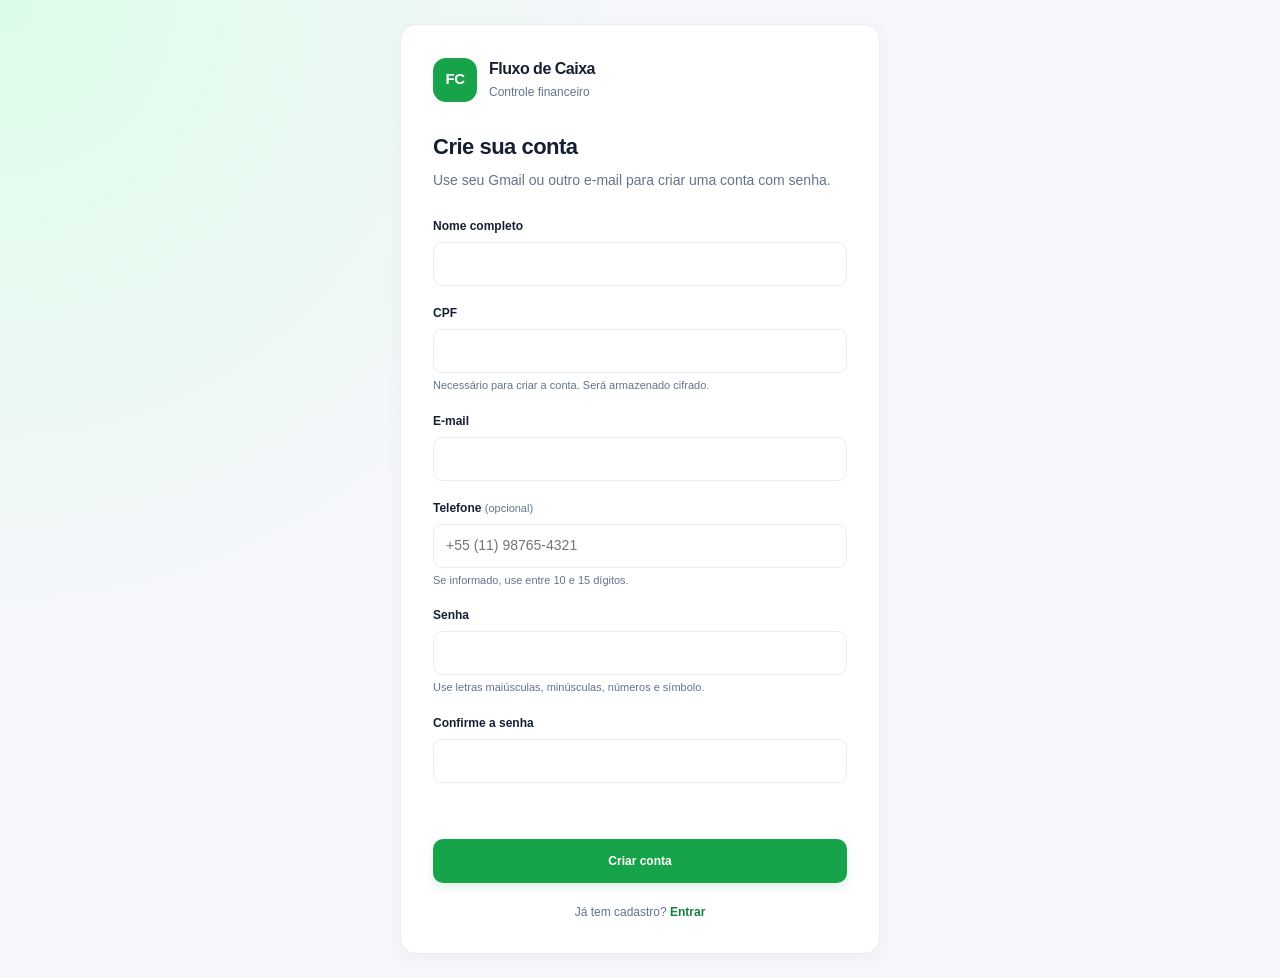
==== frontend/cadastro.html @ 2722fc27 "feat: add user registration and auth safeguards Co-authored-by: Copilot <223556219+Copilot@users.nor" ====
<!DOCTYPE html>
<html lang="pt-BR">
<head>
    <meta charset="UTF-8">
    <meta name="viewport" content="width=device-width, initial-scale=1.0">
    <meta
        name="description"
        content="Crie uma conta no Fluxo de Caixa."
    >
    <title>Fluxo de Caixa | Criar conta</title>
    <link rel="stylesheet" href="css/style.css">
    <script src="js/api.js" defer></script>
    <script src="js/cadastro.js" defer></script>
</head>
<body class="login-page">
    <main class="login-shell">
        <section class="login-card register-card" aria-labelledby="register-title">
            <div class="brand login-brand">
                <div class="brand-icon" aria-hidden="true">FC</div>
                <div>
                    <h1>Fluxo de Caixa</h1>
                    <span>Controle financeiro</span>
                </div>
            </div>

            <h2 id="register-title">Crie sua conta</h2>
            <p class="login-description">
                Use seu Gmail ou outro e-mail para criar uma conta com senha.
            </p>

            <form id="register-form" class="login-form">
                <div class="form-field">
                    <label for="register-name">Nome completo</label>
                    <input
                        id="register-name"
                        name="nome_completo"
                        type="text"
                        autocomplete="name"
                        minlength="3"
                        maxlength="150"
                        required
                    >
                </div>

                <div class="form-field">
                    <label for="register-cpf">CPF</label>
                    <input
                        id="register-cpf"
                        name="cpf"
                        type="text"
                        inputmode="numeric"
                        autocomplete="off"
                        maxlength="14"
                        aria-describedby="cpf-help"
                        required
                    >
                    <span class="field-help" id="cpf-help">
                        Necessário para criar a conta. Será armazenado cifrado.
                    </span>
                </div>

                <div class="form-field">
                    <label for="register-email">E-mail</label>
                    <input
                        id="register-email"
                        name="email"
                        type="email"
                        autocomplete="email"
                        maxlength="100"
                        required
                    >
                </div>

                <div class="form-field">
                    <label for="register-phone">
                        Telefone <span class="field-optional">(opcional)</span>
                    </label>
                    <input
                        id="register-phone"
                        name="telefone"
                        type="tel"
                        inputmode="tel"
                        autocomplete="tel"
                        maxlength="32"
                        placeholder="+55 (11) 98765-4321"
                    >
                    <span class="field-help">
                        Se informado, use entre 10 e 15 dígitos.
                    </span>
                </div>

                <div class="form-field">
                    <label for="register-password">Senha</label>
                    <input
                        id="register-password"
                        name="senha"
                        type="password"
                        autocomplete="new-password"
                        minlength="8"
                        maxlength="100"
                        required
                    >
                    <span class="field-help">
                        Use letras maiúsculas, minúsculas, números e símbolo.
                    </span>
                </div>

                <div class="form-field">
                    <label for="register-password-confirm">
                        Confirme a senha
                    </label>
                    <input
                        id="register-password-confirm"
                        name="confirmar-senha"
                        type="password"
                        autocomplete="new-password"
                        minlength="8"
                        maxlength="100"
                        required
                    >
                </div>

                <p
                    id="register-message"
                    class="form-message"
                    role="status"
                    aria-live="polite"
                ></p>

                <button class="button-primary login-submit" type="submit">
                    Criar conta
                </button>
            </form>

            <p class="login-footer">
                Já tem cadastro?
                <a href="login.html">Entrar</a>
            </p>
        </section>
    </main>
</body>
</html>
---- frontend/css/style.css ----
/* ========================================
   FLUXO DE CAIXA
   Estilos principais do dashboard
======================================== */

/* 1. Variáveis de cores e configurações */
:root {
    --color-primary: #16a34a;
    --color-primary-dark: #15803d;
    --color-primary-light: #dcfce7;

    --color-background: #f5f7fb;
    --color-surface: #ffffff;

    --color-text: #172033;
    --color-text-secondary: #64748b;
    --color-border: #e8edf4;

    --color-income: #16a34a;
    --color-expense: #dc2626;

    --sidebar-width: 260px;
    --radius-card: 16px;

    --shadow-card: 0 4px 18px rgba(15, 23, 42, 0.04);
}

/* 2. Reset e configurações globais */
* {
    margin: 0;
    padding: 0;
    box-sizing: border-box;
}

html {
    scroll-behavior: smooth;
}

body {
    min-height: 100vh;
    background: var(--color-background);
    color: var(--color-text);
    font-family: Inter, "Segoe UI", Arial, sans-serif;
    font-size: 14px;
    line-height: 1.5;
}

button,
input,
select,
textarea {
    font: inherit;
}

button,
a {
    -webkit-tap-highlight-color: transparent;
}

button:focus-visible,
a:focus-visible {
    outline: 3px solid rgba(22, 163, 74, 0.35);
    outline-offset: 3px;
}

a {
    color: inherit;
    text-decoration: none;
}

button {
    cursor: pointer;
}

/* 3. Estrutura geral */
.app {
    min-height: 100vh;
}

.sidebar {
    position: fixed;
    top: 0;
    left: 0;
    bottom: 0;
    z-index: 10;

    display: flex;
    flex-direction: column;

    width: var(--sidebar-width);
    padding: 28px 18px;

    background: var(--color-surface);
    border-right: 1px solid var(--color-border);
}

/* 4. Identidade visual */
.brand {
    display: flex;
    align-items: center;
    gap: 12px;

    padding: 0 8px 32px;
}

.brand-icon {
    display: grid;
    place-items: center;

    width: 44px;
    height: 44px;

    border-radius: 13px;
    background: var(--color-primary);
    color: #ffffff;

    font-size: 15px;
    font-weight: 800;
    letter-spacing: -0.5px;
}

.brand h1 {
    font-size: 16px;
    font-weight: 750;
    letter-spacing: -0.5px;
}

.brand span {
    color: var(--color-text-secondary);
    font-size: 12px;
}

/* 5. Navegação lateral */
.navigation {
    display: flex;
    flex-direction: column;
    gap: 7px;
}

.menu-label {
    margin: 0 10px 12px;

    color: #94a3b8;
    font-size: 10px;
    font-weight: 800;
    letter-spacing: 1.2px;
}

.nav-link {
    display: flex;
    align-items: center;
    gap: 13px;

    min-height: 46px;
    padding: 0 13px;

    border-radius: 10px;
    color: #64748b;

    font-weight: 550;
    transition:
        background 0.2s ease,
        color 0.2s ease,
        transform 0.2s ease;
}

.nav-link > span {
    display: grid;
    place-items: center;

    width: 22px;
    font-size: 19px;
}

.nav-link:hover {
    background: #f1f5f9;
    color: var(--color-text);
}

.nav-link.active {
    background: var(--color-primary-light);
    color: var(--color-primary-dark);
    font-weight: 700;
}

.nav-link.active > span {
    color: var(--color-primary);
}

/* 6. Status da API */
.sidebar-footer {
    display: flex;
    align-items: center;
    flex-wrap: wrap;
    gap: 8px;

    margin-top: auto;
    padding: 17px 10px 0;

    border-top: 1px solid var(--color-border);

    color: var(--color-text-secondary);
    font-size: 12px;
}

.status-dot {
    width: 8px;
    height: 8px;
    border-radius: 50%;
    background: #f59e0b;
}

.status-text {
    width: 100%;
    padding-left: 16px;
    color: #b45309;
    font-size: 11px;
}

/* 7. Conteúdo principal */
.main-content {
    min-height: 100vh;
    margin-left: var(--sidebar-width);
    padding: 34px 38px;
}

.topbar {
    display: flex;
    align-items: center;
    justify-content: space-between;
    flex-wrap: wrap;
    gap: 24px;

    margin-bottom: 30px;
}

.eyebrow {
    margin-bottom: 7px;

    color: var(--color-primary-dark);
    font-size: 10px;
    font-weight: 800;
    letter-spacing: 1.5px;
}

.topbar h2 {
    font-size: clamp(23px, 2.4vw, 30px);
    font-weight: 750;
    letter-spacing: -1px;
    line-height: 1.25;
}

.subtitle {
    margin-top: 8px;
    color: var(--color-text-secondary);
    font-size: 13px;
}

.topbar-actions {
    display: flex;
    align-items: center;
    flex-wrap: wrap;
    gap: 15px;
}

.date-label {
    color: var(--color-text-secondary);
    font-size: 12px;
}

/* 8. Botão principal */
.button-primary {
    min-height: 44px;
    padding: 0 17px;

    border: 0;
    border-radius: 10px;

    background: var(--color-primary);
    color: #ffffff;

    font-size: 12px;
    font-weight: 700;

    box-shadow: 0 4px 10px rgba(22, 163, 74, 0.15);

    transition:
        background 0.2s ease,
        transform 0.2s ease,
        box-shadow 0.2s ease;
}

.button-primary:hover {
    background: var(--color-primary-dark);
    box-shadow: 0 6px 14px rgba(22, 163, 74, 0.2);
    transform: translateY(-1px);
}

.button-primary:active {
    transform: translateY(0);
}

/* 9. Cartões de resumo */
.summary-grid {
    display: grid;
    grid-template-columns: repeat(4, minmax(0, 1fr));
    gap: 18px;

    margin-bottom: 24px;
}

.summary-card {
    min-width: 0;
    padding: 22px 20px;

    border: 1px solid var(--color-border);
    border-radius: var(--radius-card);

    background: var(--color-surface);
    box-shadow: var(--shadow-card);

    transition:
        transform 0.2s ease,
        box-shadow 0.2s ease;
}

.summary-card:hover {
    transform: translateY(-2px);
    box-shadow: 0 8px 25px rgba(15, 23, 42, 0.07);
}

.card-heading {
    display: flex;
    align-items: center;
    justify-content: space-between;
    gap: 10px;

    color: var(--color-text-secondary);
    font-size: 12px;
    font-weight: 600;
}

.card-icon {
    display: grid;
    place-items: center;

    flex-shrink: 0;
    width: 34px;
    height: 34px;

    border-radius: 10px;
    background: #f1f5f9;

    color: #475569;
    font-size: 12px;
    font-weight: 800;
}

.income-icon {
    background: #dcfce7;
    color: #15803d;
    font-size: 19px;
}

.expense-icon {
    background: #fee2e2;
    color: #b91c1c;
    font-size: 19px;
}

.card-value {
    overflow-wrap: anywhere;
    margin: 18px 0 8px;

    font-size: clamp(19px, 1.8vw, 26px);
    font-weight: 800;
    letter-spacing: -0.8px;
    line-height: 1.2;
}

.card-description {
    color: var(--color-text-secondary);
    font-size: 11px;
}

/* 10. Painéis e gráficos */
.content-grid {
    display: grid;
    grid-template-columns: minmax(0, 1.6fr) minmax(260px, 1fr);
    gap: 22px;

    margin-bottom: 24px;
}

.panel {
    min-width: 0;
    padding: 24px;

    border: 1px solid var(--color-border);
    border-radius: var(--radius-card);

    background: var(--color-surface);
    box-shadow: var(--shadow-card);
}

.panel-header {
    display: flex;
    align-items: center;
    justify-content: space-between;
    flex-wrap: wrap;
    gap: 15px;

    margin-bottom: 24px;
}

.panel-header h3 {
    font-size: 15px;
    font-weight: 750;
    letter-spacing: -0.3px;
}

.panel-header p {
    margin-top: 5px;
    color: var(--color-text-secondary);
    font-size: 12px;
}

.period-label {
    padding: 7px 10px;

    border: 1px solid var(--color-border);
    border-radius: 8px;

    color: var(--color-text-secondary);
    font-size: 11px;
}

/* 11. Espaço reservado ao gráfico */
.chart-placeholder {
    display: flex;
    flex-direction: column;
    align-items: center;
    justify-content: center;

    min-height: 230px;
    padding: 25px;

    border: 1px dashed #dbe4ee;
    border-radius: 12px;

    background:
        linear-gradient(
            180deg,
            #ffffff 0%,
            #f8fafc 100%
        );

    text-align: center;
}

.chart-symbol {
    display: grid;
    place-items: center;

    width: 48px;
    height: 48px;
    margin-bottom: 15px;

    border-radius: 14px;
    background: var(--color-primary-light);
    color: var(--color-primary-dark);

    font-size: 26px;
}

.chart-placeholder h4 {
    font-size: 13px;
    font-weight: 700;
}

.chart-placeholder p {
    max-width: 290px;
    margin-top: 8px;

    color: var(--color-text-secondary);
    font-size: 12px;
}

/* 12. Estado vazio das contas */
.empty-state {
    display: flex;
    flex-direction: column;
    align-items: center;
    justify-content: center;

    min-height: 230px;
    text-align: center;
}

.empty-icon {
    display: grid;
    place-items: center;

    width: 50px;
    height: 50px;
    margin-bottom: 15px;

    border-radius: 15px;
    background: #f1f5f9;

    color: #64748b;
    font-size: 24px;
}

.empty-state p {
    font-size: 13px;
    font-weight: 700;
}

.empty-state > span {
    max-width: 220px;
    margin-top: 7px;

    color: var(--color-text-secondary);
    font-size: 11px;
}

.accounts-list {
    display: flex;
    flex-direction: column;
    gap: 12px;
}

.account-summary {
    display: flex;
    align-items: center;
    justify-content: space-between;
    flex-wrap: wrap;
    gap: 8px;
    padding: 12px 0;
    border-bottom: 1px solid var(--color-border);
}

.account-summary:last-child {
    border-bottom: 0;
}

.account-summary span {
    color: var(--color-text-secondary);
    font-size: 12px;
}

/* 13. Tabela de movimentações */
.transactions-panel {
    margin-bottom: 24px;
}

.text-link {
    color: var(--color-primary-dark);
    font-size: 12px;
    font-weight: 700;
}

.text-link:hover {
    text-decoration: underline;
}

.table-container {
    width: 100%;
    overflow-x: auto;
}

table {
    width: 100%;
    border-collapse: collapse;
    text-align: left;
    white-space: nowrap;
}

thead {
    background: #f8fafc;
}

th {
    padding: 14px 15px;

    color: #64748b;
    font-size: 10px;
    font-weight: 800;
    letter-spacing: 0.5px;
    text-transform: uppercase;
}

td {
    padding: 17px 15px;

    border-bottom: 1px solid #edf1f6;

    color: #334155;
    font-size: 12px;
}

tbody tr:last-child td {
    border-bottom: 0;
}

tbody tr:hover {
    background: #fafcff;
}

.align-right {
    text-align: right;
}

.table-empty {
    padding: 35px 15px;
    color: var(--color-text-secondary);
    text-align: center;
    white-space: normal;
}

/* Tela de autenticação */
.login-page {
    background:
        radial-gradient(circle at top left, #dcfce7, transparent 38%),
        var(--color-background);
}

.login-shell {
    display: grid;
    min-height: 100vh;
    place-items: center;
    padding: 24px;
}

.login-card {
    width: min(100%, 420px);
    padding: 32px;
    border: 1px solid var(--color-border);
    border-radius: var(--radius-card);
    background: var(--color-surface);
    box-shadow: var(--shadow-card);
}

.register-card {
    width: min(100%, 480px);
}

.login-brand {
    padding: 0 0 28px;
}

.login-card h2 {
    font-size: 22px;
    letter-spacing: -0.5px;
}

.login-description {
    margin-top: 7px;
    color: var(--color-text-secondary);
}

.login-form {
    display: grid;
    gap: 18px;
    margin-top: 26px;
}

.form-field {
    display: grid;
    gap: 7px;
}

.form-field label {
    font-size: 12px;
    font-weight: 700;
}

.field-optional,
.field-help {
    color: var(--color-text-secondary);
    font-size: 11px;
    font-weight: 400;
}

.field-help {
    margin-top: -3px;
}

.form-field input {
    width: 100%;
    min-height: 44px;
    padding: 0 12px;
    border: 1px solid var(--color-border);
    border-radius: 9px;
    background: #ffffff;
    color: var(--color-text);
}

.form-field input:focus-visible {
    outline: 3px solid rgba(22, 163, 74, 0.2);
    border-color: var(--color-primary);
}

.form-message {
    min-height: 20px;
    color: var(--color-text-secondary);
    font-size: 12px;
}

.form-message.error {
    color: var(--color-expense);
}

.form-message.info {
    color: var(--color-primary-dark);
}

.login-submit {
    width: 100%;
}

.login-submit:disabled {
    cursor: wait;
    opacity: 0.7;
}

.login-footer {
    margin-top: 20px;
    color: var(--color-text-secondary);
    font-size: 12px;
    text-align: center;
}

.login-footer a {
    color: var(--color-primary-dark);
    font-weight: 700;
}

.login-footer a:hover {
    text-decoration: underline;
}

/* Classes disponíveis para movimentações futuras */
.transaction-income {
    color: var(--color-income);
    font-weight: 700;
}

.transaction-expense {
    color: var(--color-expense);
    font-weight: 700;
}

/* 14. Rodapé */
.footer {
    display: flex;
    justify-content: space-between;
    flex-wrap: wrap;
    gap: 10px;

    padding: 10px 2px 0;

    color: #94a3b8;
    font-size: 11px;
}

/* 15. Tablets e telas menores */
@media (max-width: 1200px) {
    :root {
        --sidebar-width: 225px;
    }

    .main-content {
        padding: 28px 24px;
    }

    .summary-grid {
        grid-template-columns: repeat(2, minmax(0, 1fr));
    }

    .content-grid {
        grid-template-columns: minmax(0, 1fr);
    }
}

/* 16. Celulares */
@media (max-width: 700px) {
    :root {
        --sidebar-width: 0px;
    }

    .sidebar {
        position: static;
        width: 100%;
        height: auto;

        padding: 17px 16px;

        border-right: 0;
        border-bottom: 1px solid var(--color-border);
    }

    .brand {
        padding: 0 2px 17px;
    }

    .navigation {
        display: grid;
        grid-template-columns: repeat(2, minmax(0, 1fr));
        gap: 6px;
    }

    .menu-label {
        grid-column: 1 / -1;
        margin: 0 5px 5px;
    }

    .nav-link {
        gap: 8px;
        min-height: 42px;
        padding: 0 9px;
        font-size: 11px;
    }

    .nav-link > span {
        width: 19px;
        font-size: 16px;
    }

    .sidebar-footer {
        display: none;
    }

    .main-content {
        margin-left: 0;
        padding: 24px 16px;
    }

    .topbar {
        align-items: flex-start;
        margin-bottom: 24px;
    }

    .topbar h2 {
        font-size: 24px;
    }

    .topbar-actions {
        align-items: flex-start;
        flex-direction: column;
        gap: 10px;
        width: 100%;
    }

    .button-primary {
        width: 100%;
    }

    .summary-grid {
        gap: 12px;
    }

    .summary-card {
        padding: 16px 13px;
        border-radius: 13px;
    }

    .card-heading {
        align-items: flex-start;
        font-size: 11px;
    }

    .card-icon {
        width: 29px;
        height: 29px;
        font-size: 11px;
    }

    .card-value {
        margin-top: 14px;
        font-size: clamp(17px, 4.5vw, 23px);
    }

    .card-description {
        font-size: 10px;
    }

    .panel {
        padding: 18px 14px;
    }

    .panel-header {
        margin-bottom: 18px;
    }

    .chart-placeholder,
    .empty-state {
        min-height: 190px;
    }

    .footer {
        flex-direction: column;
        padding-bottom: 10px;
    }
}

/* 17. Celulares muito estreitos */
@media (max-width: 360px) {
    .navigation {
        grid-template-columns: minmax(0, 1fr);
    }

    .summary-grid {
        grid-template-columns: minmax(0, 1fr);
    }
}

/* 18. Respeitar preferência por movimento reduzido */
@media (prefers-reduced-motion: reduce) {
    *,
    *::before,
    *::after {
        scroll-behavior: auto !important;
        transition-duration: 0.01ms !important;
        animation-duration: 0.01ms !important;
        animation-iteration-count: 1 !important;
    }
}
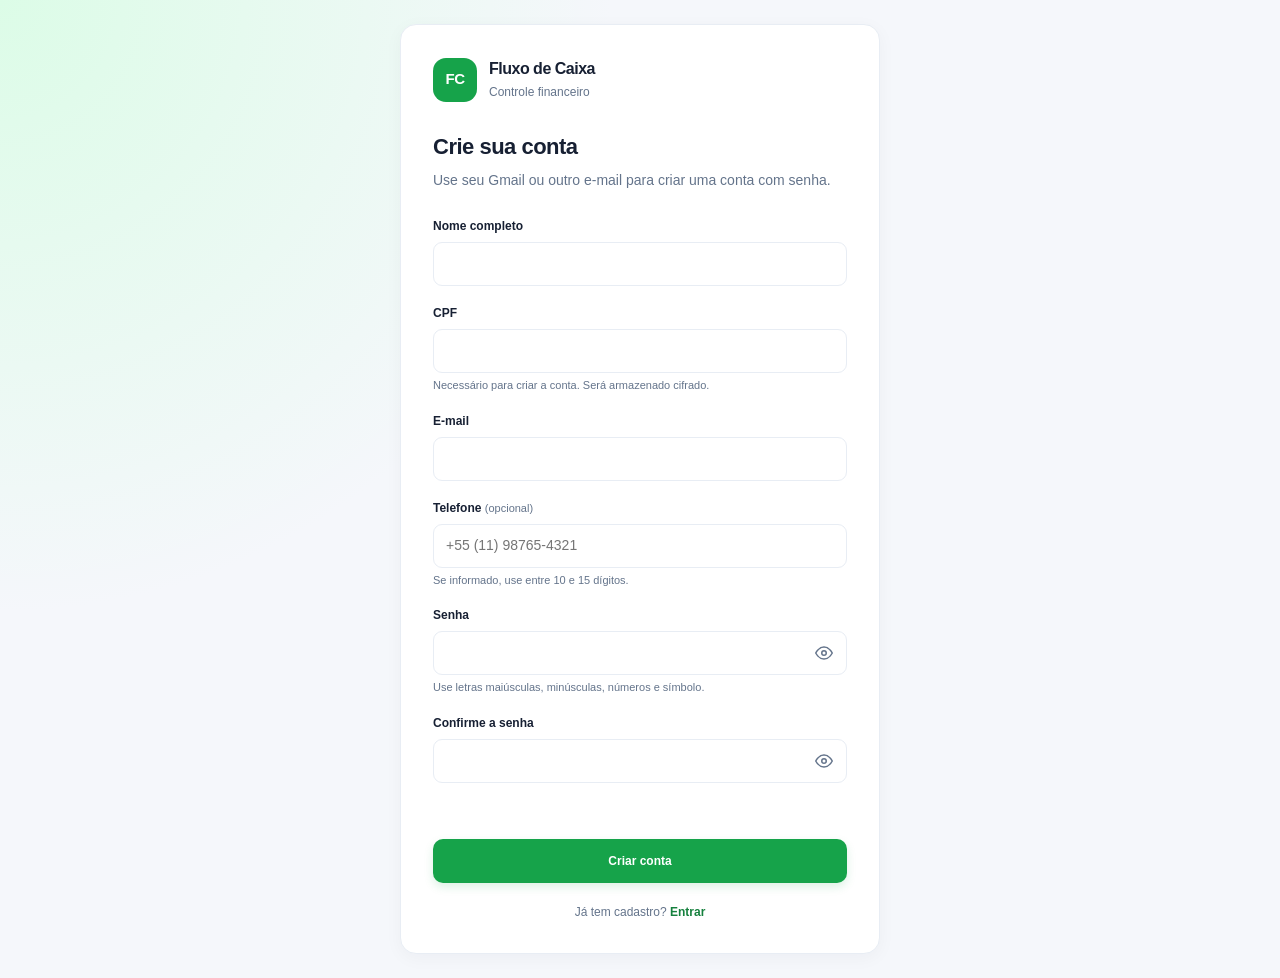
==== commit fd11894b: "feat(auth): adicionar botao ver senha (olhinho) e fluxo protegido de esqueci a senha" ====
--- a/frontend/cadastro.html
+++ b/frontend/cadastro.html
@@ -91,15 +91,34 @@
 
                 <div class="form-field">
                     <label for="register-password">Senha</label>
-                    <input
-                        id="register-password"
-                        name="senha"
-                        type="password"
-                        autocomplete="new-password"
-                        minlength="8"
-                        maxlength="100"
-                        required
-                    >
+                    <div class="password-input-wrapper">
+                        <input
+                            id="register-password"
+                            name="senha"
+                            type="password"
+                            autocomplete="new-password"
+                            minlength="8"
+                            maxlength="100"
+                            required
+                        >
+                        <button
+                            type="button"
+                            class="password-toggle-btn"
+                            data-toggle-password="register-password"
+                            aria-label="Mostrar senha"
+                            aria-pressed="false"
+                            title="Mostrar ou ocultar senha"
+                        >
+                            <svg class="icon-eye icon-eye-open" viewBox="0 0 24 24" fill="none" stroke="currentColor" stroke-width="2" stroke-linecap="round" stroke-linejoin="round" aria-hidden="true">
+                                <path d="M1 12s4-8 11-8 11 8 11 8-4 8-11 8-11-8-11-8z"></path>
+                                <circle cx="12" cy="12" r="3"></circle>
+                            </svg>
+                            <svg class="icon-eye icon-eye-closed" viewBox="0 0 24 24" fill="none" stroke="currentColor" stroke-width="2" stroke-linecap="round" stroke-linejoin="round" aria-hidden="true">
+                                <path d="M17.94 17.94A10.07 10.07 0 0 1 12 20c-7 0-11-8-11-8a18.45 18.45 0 0 1 5.06-5.94M9.9 4.24A9.12 9.12 0 0 1 12 4c7 0 11 8 11 8a18.5 18.5 0 0 1-2.16 3.19m-6.72-1.07a3 3 0 1 1-4.24-4.24"></path>
+                                <line x1="1" y1="1" x2="23" y2="23"></line>
+                            </svg>
+                        </button>
+                    </div>
                     <span class="field-help">
                         Use letras maiúsculas, minúsculas, números e símbolo.
                     </span>
@@ -109,15 +128,34 @@
                     <label for="register-password-confirm">
                         Confirme a senha
                     </label>
-                    <input
-                        id="register-password-confirm"
-                        name="confirmar-senha"
-                        type="password"
-                        autocomplete="new-password"
-                        minlength="8"
-                        maxlength="100"
-                        required
-                    >
+                    <div class="password-input-wrapper">
+                        <input
+                            id="register-password-confirm"
+                            name="confirmar-senha"
+                            type="password"
+                            autocomplete="new-password"
+                            minlength="8"
+                            maxlength="100"
+                            required
+                        >
+                        <button
+                            type="button"
+                            class="password-toggle-btn"
+                            data-toggle-password="register-password-confirm"
+                            aria-label="Mostrar senha"
+                            aria-pressed="false"
+                            title="Mostrar ou ocultar senha"
+                        >
+                            <svg class="icon-eye icon-eye-open" viewBox="0 0 24 24" fill="none" stroke="currentColor" stroke-width="2" stroke-linecap="round" stroke-linejoin="round" aria-hidden="true">
+                                <path d="M1 12s4-8 11-8 11 8 11 8-4 8-11 8-11-8-11-8z"></path>
+                                <circle cx="12" cy="12" r="3"></circle>
+                            </svg>
+                            <svg class="icon-eye icon-eye-closed" viewBox="0 0 24 24" fill="none" stroke="currentColor" stroke-width="2" stroke-linecap="round" stroke-linejoin="round" aria-hidden="true">
+                                <path d="M17.94 17.94A10.07 10.07 0 0 1 12 20c-7 0-11-8-11-8a18.45 18.45 0 0 1 5.06-5.94M9.9 4.24A9.12 9.12 0 0 1 12 4c7 0 11 8 11 8a18.5 18.5 0 0 1-2.16 3.19m-6.72-1.07a3 3 0 1 1-4.24-4.24"></path>
+                                <line x1="1" y1="1" x2="23" y2="23"></line>
+                            </svg>
+                        </button>
+                    </div>
                 </div>
 
                 <p
--- a/frontend/css/style.css
+++ b/frontend/css/style.css
@@ -301,6 +301,23 @@
     transform: translateY(0);
 }
 
+.button-secondary {
+    min-height: 40px;
+    padding: 0 13px;
+    border: 1px solid var(--color-border);
+    border-radius: 9px;
+    background: #ffffff;
+    color: var(--color-text);
+    font-size: 12px;
+    font-weight: 700;
+    transition: background 0.2s ease, border-color 0.2s ease;
+}
+
+.button-secondary:hover {
+    border-color: #cbd5e1;
+    background: #f8fafc;
+}
+
 /* 9. Cartões de resumo */
 .summary-grid {
     display: grid;
@@ -688,19 +705,96 @@
     margin-top: -3px;
 }
 
-.form-field input {
+.form-field input,
+.form-field select,
+.form-field textarea {
     width: 100%;
     min-height: 44px;
-    padding: 0 12px;
+    padding: 10px 12px;
     border: 1px solid var(--color-border);
     border-radius: 9px;
     background: #ffffff;
     color: var(--color-text);
 }
 
-.form-field input:focus-visible {
+.form-field textarea {
+    min-height: 88px;
+    resize: vertical;
+}
+
+.form-field input:focus-visible,
+.form-field select:focus-visible,
+.form-field textarea:focus-visible {
     outline: 3px solid rgba(22, 163, 74, 0.2);
     border-color: var(--color-primary);
+}
+
+.form-dialog {
+    width: min(100% - 32px, 520px);
+    max-height: min(90vh, 820px);
+    margin: auto;
+    padding: 0;
+    overflow-y: auto;
+    border: 1px solid var(--color-border);
+    border-radius: var(--radius-card);
+    background: var(--color-surface);
+    color: var(--color-text);
+    box-shadow: 0 24px 70px rgba(15, 23, 42, 0.2);
+}
+
+.form-dialog::backdrop {
+    background: rgba(15, 23, 42, 0.48);
+}
+
+.dialog-form {
+    display: grid;
+    gap: 18px;
+    padding: 28px;
+}
+
+.dialog-header {
+    display: flex;
+    align-items: flex-start;
+    justify-content: space-between;
+    gap: 16px;
+    margin-bottom: 4px;
+}
+
+.dialog-header h2 {
+    font-size: 20px;
+    letter-spacing: -0.4px;
+}
+
+.dialog-header p {
+    margin-top: 5px;
+    color: var(--color-text-secondary);
+    font-size: 12px;
+}
+
+.dialog-close {
+    display: grid;
+    flex: 0 0 auto;
+    place-items: center;
+    width: 36px;
+    height: 36px;
+    border: 0;
+    border-radius: 9px;
+    background: #f1f5f9;
+    color: var(--color-text-secondary);
+    font-size: 24px;
+    line-height: 1;
+}
+
+.dialog-close:hover {
+    background: #e2e8f0;
+    color: var(--color-text);
+}
+
+.dialog-actions {
+    display: flex;
+    justify-content: flex-end;
+    flex-wrap: wrap;
+    gap: 10px;
 }
 
 .form-message {
@@ -855,6 +949,10 @@
     }
 
     .button-primary {
+        width: 100%;
+    }
+
+    .topbar-actions .button-secondary {
         width: 100%;
     }
 
@@ -928,3 +1026,465 @@
         animation-iteration-count: 1 !important;
     }
 }
+
+
+/* 19. Visualização dinâmica de seções (SPA) */
+.app-view[hidden] {
+    display: none !important;
+}
+
+.category-grid {
+    display: grid;
+    grid-template-columns: repeat(auto-fill, minmax(210px, 1fr));
+    gap: 14px;
+    margin-bottom: 24px;
+}
+
+.category-card {
+    display: flex;
+    align-items: center;
+    gap: 12px;
+    padding: 14px 16px;
+    background: var(--color-surface);
+    border: 1px solid var(--color-border);
+    border-radius: var(--radius-card);
+    box-shadow: var(--shadow-card);
+    transition: transform 0.2s ease, border-color 0.2s ease;
+}
+
+.category-card:hover {
+    transform: translateY(-2px);
+    border-color: var(--color-primary);
+}
+
+.category-icon {
+    display: grid;
+    place-items: center;
+    width: 40px;
+    height: 40px;
+    border-radius: 10px;
+    background: var(--color-primary-light);
+    font-size: 18px;
+    flex-shrink: 0;
+}
+
+
+/* ========================================
+   20. Gráficos Chart.js, Filtros, Metas e Toasts
+======================================== */
+
+.charts-grid-two {
+    display: grid;
+    grid-template-columns: minmax(0, 1.35fr) minmax(0, 1fr);
+    gap: 20px;
+    align-items: stretch;
+}
+
+.charts-grid-two[hidden],
+.chart-canvas-wrapper[hidden],
+.chart-placeholder[hidden],
+.sidebar-user[hidden],
+.loading-indicator[hidden] {
+    display: none !important;
+}
+
+.chart-box {
+    display: flex;
+    flex-direction: column;
+    min-width: 0;
+    padding: 16px;
+    border: 1px solid var(--color-border);
+    border-radius: 12px;
+    background: #fcfdff;
+}
+
+.chart-subtitle {
+    margin-bottom: 12px;
+    color: var(--color-text-secondary);
+    font-size: 12px;
+    font-weight: 700;
+}
+
+.chart-canvas-wrapper {
+    position: relative;
+    width: 100%;
+    min-height: 240px;
+    height: 250px;
+}
+
+.chart-canvas-tall {
+    min-height: 290px;
+    height: 300px;
+}
+
+.panel-header-actions {
+    display: flex;
+    align-items: center;
+    flex-wrap: wrap;
+    gap: 10px;
+}
+
+.filter-bar {
+    display: grid;
+    grid-template-columns: repeat(auto-fit, minmax(160px, 1fr));
+    gap: 14px;
+    align-items: end;
+    margin-bottom: 22px;
+    padding: 16px;
+    border: 1px solid var(--color-border);
+    border-radius: 12px;
+    background: #f8fafc;
+}
+
+.filter-actions {
+    display: flex;
+    align-items: center;
+    gap: 8px;
+}
+
+.report-summary-grid {
+    margin-top: 8px;
+    margin-bottom: 0;
+}
+
+.category-stat {
+    display: block;
+    margin-top: 4px;
+    color: var(--color-primary-dark);
+    font-size: 11px;
+    font-weight: 700;
+}
+
+.account-actions,
+.table-actions {
+    display: inline-flex;
+    align-items: center;
+    justify-content: flex-end;
+    gap: 6px;
+}
+
+.button-small {
+    min-height: 30px;
+    padding: 0 10px;
+    border: 1px solid var(--color-border);
+    border-radius: 7px;
+    background: #ffffff;
+    color: var(--color-text);
+    font-size: 11px;
+    font-weight: 600;
+    transition: background 0.15s ease, border-color 0.15s ease;
+}
+
+.button-small:hover {
+    background: #f1f5f9;
+    border-color: #cbd5e1;
+}
+
+.button-danger {
+    color: var(--color-expense);
+    border-color: #fecaca;
+}
+
+.button-danger:hover {
+    background: #fef2f2;
+    border-color: #fca5a5;
+}
+
+.badge-type {
+    display: inline-block;
+    padding: 3px 8px;
+    border-radius: 999px;
+    font-size: 11px;
+    font-weight: 700;
+    text-transform: capitalize;
+}
+
+.badge-entrada {
+    background: #dcfce7;
+    color: #15803d;
+}
+
+.badge-saida {
+    background: #fee2e2;
+    color: #b91c1c;
+}
+
+.badge-transferencia {
+    background: #e0f2fe;
+    color: #0369a1;
+}
+
+.badge-ajuste {
+    background: #fef3c7;
+    color: #b45309;
+}
+
+/* Metas financeiras */
+.goals-list {
+    display: flex;
+    flex-direction: column;
+    gap: 14px;
+}
+
+.goal-card {
+    padding: 16px;
+    border: 1px solid var(--color-border);
+    border-radius: 12px;
+    background: #fcfdff;
+}
+
+.goal-header {
+    display: flex;
+    align-items: flex-start;
+    justify-content: space-between;
+    gap: 10px;
+    margin-bottom: 10px;
+}
+
+.goal-title {
+    font-size: 13px;
+    font-weight: 700;
+}
+
+.goal-meta {
+    color: var(--color-text-secondary);
+    font-size: 11px;
+}
+
+.goal-progress-bar {
+    width: 100%;
+    height: 8px;
+    margin: 10px 0 8px;
+    overflow: hidden;
+    border-radius: 999px;
+    background: #e2e8f0;
+}
+
+.goal-progress-fill {
+    height: 100%;
+    border-radius: 999px;
+    background: var(--color-primary);
+    transition: width 0.3s ease;
+}
+
+.goal-footer {
+    display: flex;
+    align-items: center;
+    justify-content: space-between;
+    flex-wrap: wrap;
+    gap: 8px;
+    font-size: 11px;
+    color: var(--color-text-secondary);
+}
+
+/* Perfil do usuário na barra lateral */
+.sidebar-user {
+    display: flex;
+    align-items: center;
+    gap: 10px;
+    margin-top: auto;
+    margin-bottom: 12px;
+    padding: 10px 12px;
+    border: 1px solid var(--color-border);
+    border-radius: 11px;
+    background: #f8fafc;
+}
+
+.sidebar-user-avatar {
+    display: grid;
+    place-items: center;
+    flex-shrink: 0;
+    width: 34px;
+    height: 34px;
+    border-radius: 50%;
+    background: var(--color-primary-light);
+    color: var(--color-primary-dark);
+    font-size: 13px;
+    font-weight: 800;
+}
+
+.sidebar-user-info {
+    min-width: 0;
+    display: flex;
+    flex-direction: column;
+}
+
+.sidebar-user-info strong {
+    overflow: hidden;
+    text-overflow: ellipsis;
+    white-space: nowrap;
+    font-size: 12px;
+}
+
+.sidebar-user-info span {
+    overflow: hidden;
+    text-overflow: ellipsis;
+    white-space: nowrap;
+    color: var(--color-text-secondary);
+    font-size: 11px;
+}
+
+.sidebar-user + .sidebar-footer {
+    margin-top: 0;
+}
+
+/* Spinner de carregamento */
+.loading-indicator {
+    display: inline-flex;
+    align-items: center;
+    gap: 8px;
+    padding: 6px 12px;
+    border-radius: 999px;
+    background: var(--color-primary-light);
+    color: var(--color-primary-dark);
+    font-size: 11px;
+    font-weight: 700;
+}
+
+.spinner {
+    width: 14px;
+    height: 14px;
+    border: 2px solid rgba(21, 128, 61, 0.25);
+    border-top-color: var(--color-primary-dark);
+    border-radius: 50%;
+    animation: spin 0.7s linear infinite;
+}
+
+@keyframes spin {
+    to {
+        transform: rotate(360deg);
+    }
+}
+
+/* Notificações Toast */
+.toast-container {
+    position: fixed;
+    right: 24px;
+    bottom: 24px;
+    z-index: 1000;
+    display: flex;
+    flex-direction: column;
+    gap: 10px;
+    max-width: min(380px, calc(100vw - 32px));
+}
+
+.toast {
+    display: flex;
+    align-items: center;
+    justify-content: space-between;
+    gap: 12px;
+    padding: 13px 16px;
+    border-left: 4px solid var(--color-primary);
+    border-radius: 10px;
+    background: #1e293b;
+    color: #ffffff;
+    font-size: 12px;
+    font-weight: 600;
+    box-shadow: 0 12px 30px rgba(15, 23, 42, 0.22);
+    animation: toast-in 0.22s ease;
+}
+
+.toast.error {
+    border-left-color: var(--color-expense);
+}
+
+.toast.info {
+    border-left-color: #0ea5e9;
+}
+
+@keyframes toast-in {
+    from {
+        opacity: 0;
+        transform: translateY(10px);
+    }
+    to {
+        opacity: 1;
+        transform: translateY(0);
+    }
+}
+
+@media (max-width: 960px) {
+    .charts-grid-two {
+        grid-template-columns: minmax(0, 1fr);
+    }
+}
+
+/* ========================================
+   21. Botão de Ver Senha (Olhinho) & Esqueci a Senha
+======================================== */
+
+.field-label-row {
+    display: flex;
+    align-items: center;
+    justify-content: space-between;
+    gap: 8px;
+}
+
+.forgot-password-link {
+    padding: 0;
+    border: 0;
+    background: transparent;
+    color: var(--color-primary-dark);
+    font-size: 12px;
+    font-weight: 600;
+    cursor: pointer;
+    transition: color 0.15s ease;
+}
+
+.forgot-password-link:hover {
+    color: var(--color-primary);
+    text-decoration: underline;
+}
+
+.password-input-wrapper {
+    position: relative;
+    display: flex;
+    align-items: center;
+    width: 100%;
+}
+
+.password-input-wrapper input {
+    padding-right: 44px;
+}
+
+.password-toggle-btn {
+    position: absolute;
+    right: 6px;
+    top: 50%;
+    transform: translateY(-50%);
+    display: inline-flex;
+    align-items: center;
+    justify-content: center;
+    width: 34px;
+    height: 34px;
+    padding: 0;
+    border: 0;
+    border-radius: 7px;
+    background: transparent;
+    color: var(--color-text-secondary);
+    cursor: pointer;
+    transition: background 0.15s ease, color 0.15s ease;
+}
+
+.password-toggle-btn:hover {
+    background: #f1f5f9;
+    color: var(--color-text);
+}
+
+.password-toggle-btn .icon-eye {
+    width: 18px;
+    height: 18px;
+    pointer-events: none;
+}
+
+.password-toggle-btn .icon-eye-closed {
+    display: none;
+}
+
+.password-toggle-btn.is-visible .icon-eye-open {
+    display: none;
+}
+
+.password-toggle-btn.is-visible .icon-eye-closed {
+    display: block;
+}
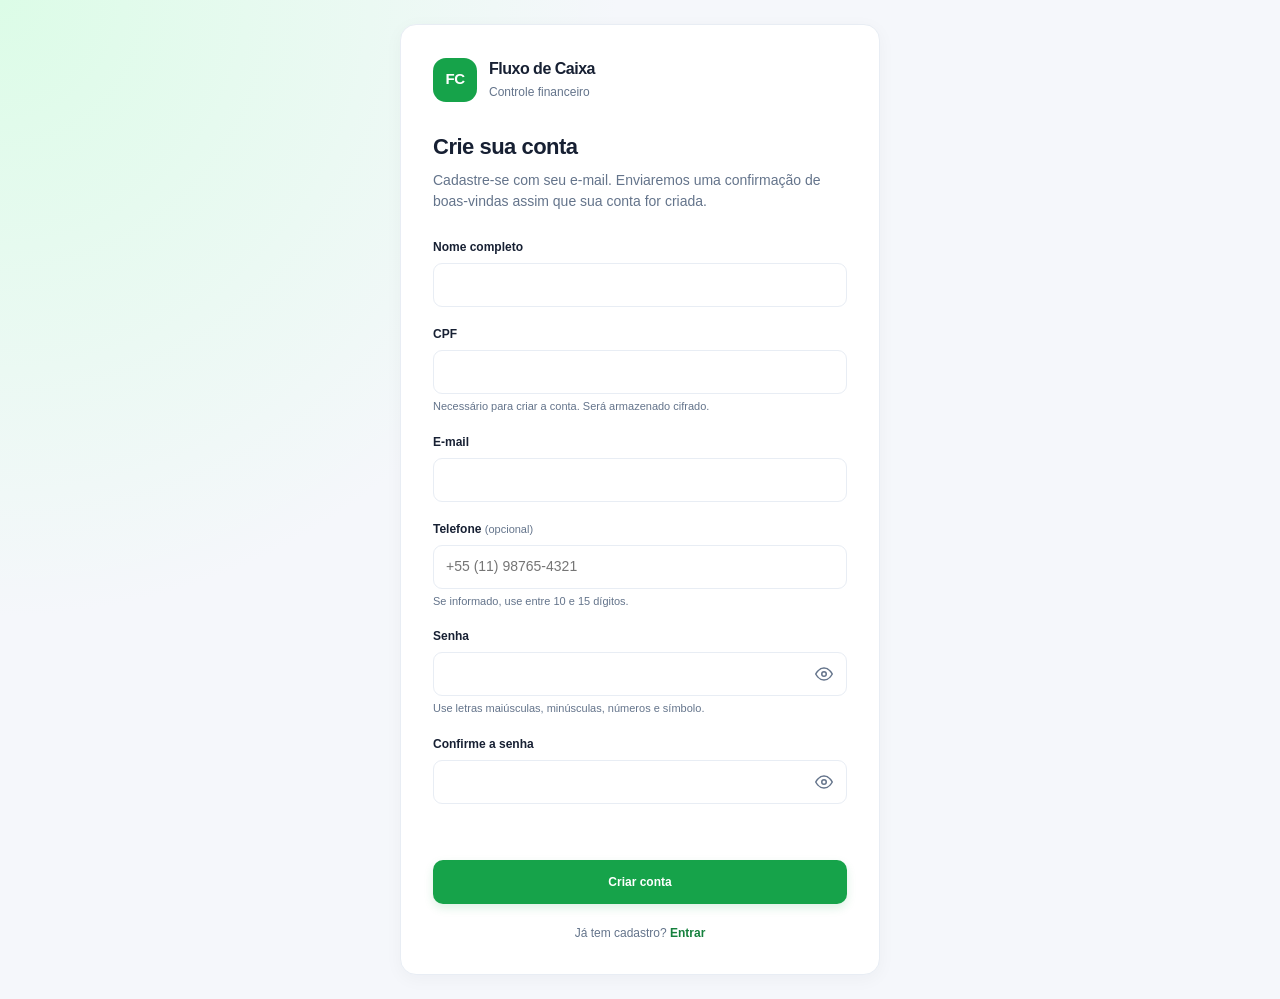
==== commit bc4965d6: "feat: configuracoes de conta, tema escuro, confirmacao de email e recuperacao de senha por OTP" ====
--- a/frontend/cadastro.html
+++ b/frontend/cadastro.html
@@ -25,7 +25,7 @@
 
             <h2 id="register-title">Crie sua conta</h2>
             <p class="login-description">
-                Use seu Gmail ou outro e-mail para criar uma conta com senha.
+                Cadastre-se com seu e-mail. Enviaremos uma confirmação de boas-vindas assim que sua conta for criada.
             </p>
 
             <form id="register-form" class="login-form">
--- a/frontend/css/style.css
+++ b/frontend/css/style.css
@@ -1488,3 +1488,166 @@
 .password-toggle-btn.is-visible .icon-eye-closed {
     display: block;
 }
+
+/* ========================================
+   22. Página de Configurações, OTP e Tema Escuro
+======================================== */
+
+.otp-email-row {
+    display: flex;
+    align-items: center;
+    gap: 10px;
+}
+
+.otp-email-row input {
+    flex: 1;
+}
+
+.otp-send-btn {
+    flex-shrink: 0;
+    white-space: nowrap;
+}
+
+.form-grid {
+    display: grid;
+    grid-template-columns: repeat(auto-fit, minmax(220px, 1fr));
+    gap: 16px;
+}
+
+.theme-toggle-btn {
+    display: inline-flex;
+    align-items: center;
+    gap: 8px;
+}
+
+.settings-hint {
+    margin-top: 6px;
+    color: var(--color-text-secondary);
+    font-size: 13px;
+}
+
+.settings-divider {
+    margin: 20px 0 12px;
+    border: 0;
+    border-top: 1px solid var(--color-border);
+}
+
+.settings-section-subtitle {
+    margin-bottom: 4px;
+    font-size: 14px;
+    font-weight: 700;
+}
+
+.danger-zone-panel {
+    border-color: #fecaca;
+    background: #fffafa;
+}
+
+.danger-zone-title {
+    color: var(--color-expense);
+}
+
+button.button-danger {
+    min-height: 44px;
+    padding: 0 18px;
+    border: 1px solid #fca5a5;
+    border-radius: 10px;
+    background: #dc2626;
+    color: #ffffff;
+    font-size: 13px;
+    font-weight: 700;
+    transition: background 0.2s ease, border-color 0.2s ease;
+}
+
+button.button-danger:hover {
+    background: #b91c1c;
+    border-color: #b91c1c;
+}
+
+button.button-small.button-danger {
+    min-height: 30px;
+    padding: 0 10px;
+    border: 1px solid #fecaca;
+    border-radius: 7px;
+    background: #ffffff;
+    color: var(--color-expense);
+    font-size: 11px;
+    font-weight: 600;
+}
+
+button.button-small.button-danger:hover {
+    background: #fef2f2;
+    border-color: #fca5a5;
+}
+
+/* Tema Escuro (Dark Mode) */
+html[data-theme="dark"],
+body.dark-theme {
+    --color-primary: #22c55e;
+    --color-primary-dark: #4ade80;
+    --color-primary-light: rgba(34, 197, 94, 0.16);
+
+    --color-background: #0f172a;
+    --color-surface: #1e293b;
+
+    --color-text: #f1f5f9;
+    --color-text-secondary: #94a3b8;
+    --color-border: #334155;
+
+    --shadow-card: 0 8px 24px rgba(2, 6, 23, 0.35);
+}
+
+body.dark-theme .button-secondary,
+body.dark-theme .date-label,
+body.dark-theme .period-label,
+body.dark-theme .sidebar-user,
+body.dark-theme .filter-bar,
+body.dark-theme .chart-box,
+body.dark-theme .goal-card,
+body.dark-theme .account-item,
+body.dark-theme .chart-placeholder,
+body.dark-theme .empty-state {
+    background: #0f172a;
+    border-color: var(--color-border);
+    color: var(--color-text);
+}
+
+body.dark-theme .form-field input,
+body.dark-theme .form-field select,
+body.dark-theme .form-field textarea {
+    background: #0f172a;
+    border-color: var(--color-border);
+    color: var(--color-text);
+}
+
+body.dark-theme .form-dialog {
+    background: var(--color-surface);
+    border-color: var(--color-border);
+    color: var(--color-text);
+}
+
+body.dark-theme .dialog-close,
+body.dark-theme .button-small {
+    background: #0f172a;
+    border-color: var(--color-border);
+    color: var(--color-text);
+}
+
+body.dark-theme .password-toggle-btn:hover {
+    background: #334155;
+    color: var(--color-text);
+}
+
+body.dark-theme .danger-zone-panel {
+    background: rgba(220, 38, 38, 0.08);
+    border-color: rgba(248, 113, 113, 0.35);
+}
+
+body.dark-theme thead th {
+    background: #0f172a;
+    color: var(--color-text-secondary);
+}
+
+body.dark-theme tbody tr:hover {
+    background: rgba(255, 255, 255, 0.03);
+}
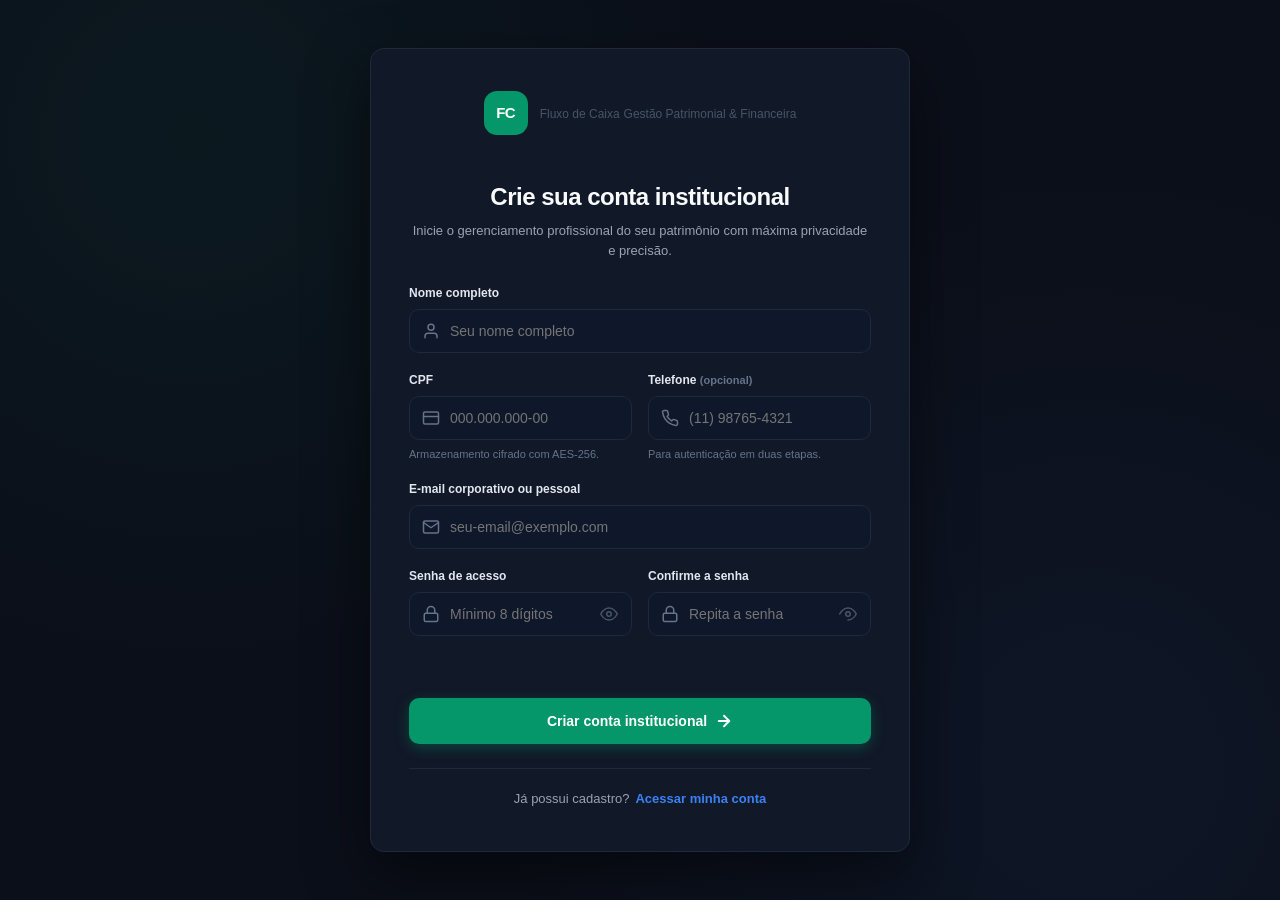
==== commit e9e9cf1e: "feat(ui): refatorar split-screen login, cadastro corporativo, psicologia de cores financeiras e scro" ====
--- a/frontend/cadastro.html
+++ b/frontend/cadastro.html
@@ -5,156 +5,190 @@
     <meta name="viewport" content="width=device-width, initial-scale=1.0">
     <meta
         name="description"
-        content="Crie uma conta no Fluxo de Caixa."
+        content="Abra sua conta no Fluxo de Caixa. Controle financeiro institucional com precisão e segurança."
     >
-    <title>Fluxo de Caixa | Criar conta</title>
-    <link rel="stylesheet" href="css/style.css">
-    <script src="js/api.js" defer></script>
-    <script src="js/cadastro.js" defer></script>
+    <title>Fluxo de Caixa | Nova Conta</title>
+    <link rel="stylesheet" href="css/style.css?v=13">
+    <script src="js/api.js?v=13" defer></script>
+    <script src="js/cadastro.js?v=13" defer></script>
 </head>
 <body class="login-page">
-    <main class="login-shell">
+    <main class="login-shell register-shell">
         <section class="login-card register-card" aria-labelledby="register-title">
-            <div class="brand login-brand">
-                <div class="brand-icon" aria-hidden="true">FC</div>
-                <div>
-                    <h1>Fluxo de Caixa</h1>
-                    <span>Controle financeiro</span>
+            <div class="login-card-header">
+                <div class="brand center-brand">
+                    <div class="brand-icon" aria-hidden="true">FC</div>
+                    <div>
+                        <span class="brand-title">Fluxo de Caixa</span>
+                        <span class="brand-subtitle">Gestão Patrimonial & Financeira</span>
+                    </div>
+                </div>
+
+                <div class="register-header-meta">
+                    <h1 id="register-title">Crie sua conta institucional</h1>
+                    <p class="login-description">
+                        Inicie o gerenciamento profissional do seu patrimônio com máxima privacidade e precisão.
+                    </p>
                 </div>
             </div>
 
-            <h2 id="register-title">Crie sua conta</h2>
-            <p class="login-description">
-                Cadastre-se com seu e-mail. Enviaremos uma confirmação de boas-vindas assim que sua conta for criada.
-            </p>
-
-            <form id="register-form" class="login-form">
+            <form id="register-form" class="login-form register-form" novalidate>
                 <div class="form-field">
                     <label for="register-name">Nome completo</label>
-                    <input
-                        id="register-name"
-                        name="nome_completo"
-                        type="text"
-                        autocomplete="name"
-                        minlength="3"
-                        maxlength="150"
-                        required
-                    >
-                </div>
-
-                <div class="form-field">
-                    <label for="register-cpf">CPF</label>
-                    <input
-                        id="register-cpf"
-                        name="cpf"
-                        type="text"
-                        inputmode="numeric"
-                        autocomplete="off"
-                        maxlength="14"
-                        aria-describedby="cpf-help"
-                        required
-                    >
-                    <span class="field-help" id="cpf-help">
-                        Necessário para criar a conta. Será armazenado cifrado.
-                    </span>
-                </div>
-
-                <div class="form-field">
-                    <label for="register-email">E-mail</label>
-                    <input
-                        id="register-email"
-                        name="email"
-                        type="email"
-                        autocomplete="email"
-                        maxlength="100"
-                        required
-                    >
-                </div>
-
-                <div class="form-field">
-                    <label for="register-phone">
-                        Telefone <span class="field-optional">(opcional)</span>
-                    </label>
-                    <input
-                        id="register-phone"
-                        name="telefone"
-                        type="tel"
-                        inputmode="tel"
-                        autocomplete="tel"
-                        maxlength="32"
-                        placeholder="+55 (11) 98765-4321"
-                    >
-                    <span class="field-help">
-                        Se informado, use entre 10 e 15 dígitos.
-                    </span>
-                </div>
-
-                <div class="form-field">
-                    <label for="register-password">Senha</label>
-                    <div class="password-input-wrapper">
+                    <div class="input-icon-wrapper">
+                        <svg class="field-icon" viewBox="0 0 24 24" fill="none" stroke="currentColor" stroke-width="2" stroke-linecap="round" stroke-linejoin="round" aria-hidden="true">
+                            <path d="M20 21v-2a4 4 0 0 0-4-4H8a4 4 0 0 0-4 4v2"></path>
+                            <circle cx="12" cy="7" r="4"></circle>
+                        </svg>
                         <input
-                            id="register-password"
-                            name="senha"
-                            type="password"
-                            autocomplete="new-password"
-                            minlength="8"
-                            maxlength="100"
+                            id="register-name"
+                            name="nome_completo"
+                            type="text"
+                            autocomplete="name"
+                            placeholder="Seu nome completo"
+                            minlength="3"
+                            maxlength="150"
                             required
                         >
-                        <button
-                            type="button"
-                            class="password-toggle-btn"
-                            data-toggle-password="register-password"
-                            aria-label="Mostrar senha"
-                            aria-pressed="false"
-                            title="Mostrar ou ocultar senha"
-                        >
-                            <svg class="icon-eye icon-eye-open" viewBox="0 0 24 24" fill="none" stroke="currentColor" stroke-width="2" stroke-linecap="round" stroke-linejoin="round" aria-hidden="true">
-                                <path d="M1 12s4-8 11-8 11 8 11 8-4 8-11 8-11-8-11-8z"></path>
-                                <circle cx="12" cy="12" r="3"></circle>
-                            </svg>
-                            <svg class="icon-eye icon-eye-closed" viewBox="0 0 24 24" fill="none" stroke="currentColor" stroke-width="2" stroke-linecap="round" stroke-linejoin="round" aria-hidden="true">
-                                <path d="M17.94 17.94A10.07 10.07 0 0 1 12 20c-7 0-11-8-11-8a18.45 18.45 0 0 1 5.06-5.94M9.9 4.24A9.12 9.12 0 0 1 12 4c7 0 11 8 11 8a18.5 18.5 0 0 1-2.16 3.19m-6.72-1.07a3 3 0 1 1-4.24-4.24"></path>
-                                <line x1="1" y1="1" x2="23" y2="23"></line>
-                            </svg>
-                        </button>
-                    </div>
-                    <span class="field-help">
-                        Use letras maiúsculas, minúsculas, números e símbolo.
-                    </span>
+                    </div>
+                </div>
+
+                <div class="form-row-2col">
+                    <div class="form-field">
+                        <label for="register-cpf">CPF</label>
+                        <div class="input-icon-wrapper">
+                            <svg class="field-icon" viewBox="0 0 24 24" fill="none" stroke="currentColor" stroke-width="2" stroke-linecap="round" stroke-linejoin="round" aria-hidden="true">
+                                <rect x="2" y="4" width="20" height="16" rx="2"></rect>
+                                <line x1="2" y1="10" x2="22" y2="10"></line>
+                            </svg>
+                            <input
+                                id="register-cpf"
+                                name="cpf"
+                                type="text"
+                                inputmode="numeric"
+                                autocomplete="off"
+                                maxlength="14"
+                                placeholder="000.000.000-00"
+                                required
+                            >
+                        </div>
+                        <span class="field-help">Armazenamento cifrado com AES-256.</span>
+                    </div>
+
+                    <div class="form-field">
+                        <label for="register-phone">
+                            Telefone <span class="field-optional">(opcional)</span>
+                        </label>
+                        <div class="input-icon-wrapper">
+                            <svg class="field-icon" viewBox="0 0 24 24" fill="none" stroke="currentColor" stroke-width="2" stroke-linecap="round" stroke-linejoin="round" aria-hidden="true">
+                                <path d="M22 16.92v3a2 2 0 0 1-2.18 2 19.79 19.79 0 0 1-8.63-3.07 19.5 19.5 0 0 1-6-6 19.79 19.79 0 0 1-3.07-8.67A2 2 0 0 1 4.11 2h3a2 2 0 0 1 2 1.72 12.84 12.84 0 0 0 .7 2.81 2 2 0 0 1-.45 2.11L8.09 9.91a16 16 0 0 0 6 6l1.27-1.27a2 2 0 0 1 2.11-.45 12.84 12.84 0 0 0 2.81.7A2 2 0 0 1 22 16.92z"></path>
+                            </svg>
+                            <input
+                                id="register-phone"
+                                name="telefone"
+                                type="tel"
+                                inputmode="tel"
+                                autocomplete="tel"
+                                maxlength="32"
+                                placeholder="(11) 98765-4321"
+                            >
+                        </div>
+                        <span class="field-help">Para autenticação em duas etapas.</span>
+                    </div>
                 </div>
 
                 <div class="form-field">
-                    <label for="register-password-confirm">
-                        Confirme a senha
-                    </label>
-                    <div class="password-input-wrapper">
+                    <label for="register-email">E-mail corporativo ou pessoal</label>
+                    <div class="input-icon-wrapper">
+                        <svg class="field-icon" viewBox="0 0 24 24" fill="none" stroke="currentColor" stroke-width="2" stroke-linecap="round" stroke-linejoin="round" aria-hidden="true">
+                            <path d="M4 4h16c1.1 0 2 .9 2 2v12c0 1.1-.9 2-2 2H4c-1.1 0-2-.9-2-2V6c0-1.1.9-2 2-2z"></path>
+                            <polyline points="22,6 12,13 2,6"></polyline>
+                        </svg>
                         <input
-                            id="register-password-confirm"
-                            name="confirmar-senha"
-                            type="password"
-                            autocomplete="new-password"
-                            minlength="8"
+                            id="register-email"
+                            name="email"
+                            type="email"
+                            autocomplete="email"
                             maxlength="100"
+                            placeholder="seu-email@exemplo.com"
                             required
                         >
-                        <button
-                            type="button"
-                            class="password-toggle-btn"
-                            data-toggle-password="register-password-confirm"
-                            aria-label="Mostrar senha"
-                            aria-pressed="false"
-                            title="Mostrar ou ocultar senha"
-                        >
-                            <svg class="icon-eye icon-eye-open" viewBox="0 0 24 24" fill="none" stroke="currentColor" stroke-width="2" stroke-linecap="round" stroke-linejoin="round" aria-hidden="true">
-                                <path d="M1 12s4-8 11-8 11 8 11 8-4 8-11 8-11-8-11-8z"></path>
-                                <circle cx="12" cy="12" r="3"></circle>
-                            </svg>
-                            <svg class="icon-eye icon-eye-closed" viewBox="0 0 24 24" fill="none" stroke="currentColor" stroke-width="2" stroke-linecap="round" stroke-linejoin="round" aria-hidden="true">
-                                <path d="M17.94 17.94A10.07 10.07 0 0 1 12 20c-7 0-11-8-11-8a18.45 18.45 0 0 1 5.06-5.94M9.9 4.24A9.12 9.12 0 0 1 12 4c7 0 11 8 11 8a18.5 18.5 0 0 1-2.16 3.19m-6.72-1.07a3 3 0 1 1-4.24-4.24"></path>
-                                <line x1="1" y1="1" x2="23" y2="23"></line>
-                            </svg>
-                        </button>
+                    </div>
+                </div>
+
+                <div class="form-row-2col">
+                    <div class="form-field">
+                        <label for="register-password">Senha de acesso</label>
+                        <div class="password-input-wrapper">
+                            <svg class="field-icon" viewBox="0 0 24 24" fill="none" stroke="currentColor" stroke-width="2" stroke-linecap="round" stroke-linejoin="round" aria-hidden="true">
+                                <rect x="3" y="11" width="18" height="11" rx="2" ry="2"></rect>
+                                <path d="M7 11V7a5 5 0 0 1 10 0v4"></path>
+                            </svg>
+                            <input
+                                id="register-password"
+                                name="senha"
+                                type="password"
+                                autocomplete="new-password"
+                                minlength="8"
+                                maxlength="100"
+                                placeholder="Mínimo 8 dígitos"
+                                required
+                            >
+                            <button
+                                type="button"
+                                class="password-toggle-btn"
+                                data-toggle-password="register-password"
+                                aria-label="Mostrar senha"
+                                aria-pressed="false"
+                                title="Mostrar ou ocultar senha"
+                            >
+                                <svg class="icon-eye icon-eye-open" viewBox="0 0 24 24" fill="none" stroke="currentColor" stroke-width="2" stroke-linecap="round" stroke-linejoin="round" aria-hidden="true">
+                                    <path d="M1 12s4-8 11-8 11 8 11 8-4 8-11 8-11-8-11-8z"></path>
+                                    <circle cx="12" cy="12" r="3"></circle>
+                                </svg>
+                                <svg class="icon-eye icon-eye-closed" viewBox="0 0 24 24" fill="none" stroke="currentColor" stroke-width="2" stroke-linecap="round" stroke-linejoin="round" aria-hidden="true">
+                                    <path d="M17.94 17.94A10.07 10.07 0 0 1 12 20c-7 0-11-8-11-8a18.45 18.45 0 0 1 5.06-5.94M9.9 4.24A9.12 9.12 0 0 1 12 4c7 0 11 8 11 8a18.5 18.5 0 0 1-2.16 3.19m-6.72-1.07a3 3 0 1 1-4.24-4.24"></path>
+                                    <line x1="1" y1="1" x2="23" y2="23"></line>
+                                </svg>
+                            </button>
+                        </div>
+                    </div>
+
+                    <div class="form-field">
+                        <label for="register-password-confirm">Confirme a senha</label>
+                        <div class="password-input-wrapper">
+                            <svg class="field-icon" viewBox="0 0 24 24" fill="none" stroke="currentColor" stroke-width="2" stroke-linecap="round" stroke-linejoin="round" aria-hidden="true">
+                                <rect x="3" y="11" width="18" height="11" rx="2" ry="2"></rect>
+                                <path d="M7 11V7a5 5 0 0 1 10 0v4"></path>
+                            </svg>
+                            <input
+                                id="register-password-confirm"
+                                name="confirmar-senha"
+                                type="password"
+                                autocomplete="new-password"
+                                minlength="8"
+                                maxlength="100"
+                                placeholder="Repita a senha"
+                                required
+                            >
+                            <button
+                                type="button"
+                                class="password-toggle-btn"
+                                data-toggle-password="register-password-confirm"
+                                aria-label="Mostrar senha"
+                                aria-pressed="false"
+                                title="Mostrar ou ocultar senha"
+                            >
+                                <svg class="icon-eye icon-eye-open" viewBox="0 0 24 24" fill="none" stroke="currentColor" stroke-width="2" stroke-linecap="round" stroke-linejoin="round" aria-hidden="true">
+                                    <path d="M1 12s4-8 11-8 11 8 11 8-4 8-11 8-11-8z"></path>
+                                    <circle cx="12" cy="12" r="3"></circle>
+                                </svg>
+                                <svg class="icon-eye icon-eye-closed" viewBox="0 0 24 24" fill="none" stroke="currentColor" stroke-width="2" stroke-linecap="round" stroke-linejoin="round" aria-hidden="true">
+                                    <path d="M17.94 17.94A10.07 10.07 0 0 1 12 20c-7 0-11-8-11-8a18.45 18.45 0 0 1 5.06-5.94M9.9 4.24A9.12 9.12 0 0 1 12 4c7 0 11 8 11 8a18.5 18.5 0 0 1-2.16 3.19m-6.72-1.07a3 3 0 1 1-4.24-4.24"></path>
+                                    <line x1="1" y1="1" x2="23" y2="23"></line>
+                                </svg>
+                            </button>
+                        </div>
                     </div>
                 </div>
 
@@ -166,14 +200,18 @@
                 ></p>
 
                 <button class="button-primary login-submit" type="submit">
-                    Criar conta
+                    <span>Criar conta institucional</span>
+                    <svg width="18" height="18" viewBox="0 0 24 24" fill="none" stroke="currentColor" stroke-width="2.5" stroke-linecap="round" stroke-linejoin="round" aria-hidden="true">
+                        <line x1="5" y1="12" x2="19" y2="12"></line>
+                        <polyline points="12 5 19 12 12 19"></polyline>
+                    </svg>
                 </button>
             </form>
 
-            <p class="login-footer">
-                Já tem cadastro?
-                <a href="login.html">Entrar</a>
-            </p>
+            <footer class="login-footer">
+                <span>Já possui cadastro?</span>
+                <a href="login.html" class="link-cadastro">Acessar minha conta</a>
+            </footer>
         </section>
     </main>
 </body>
--- a/frontend/css/style.css
+++ b/frontend/css/style.css
@@ -6,24 +6,36 @@
 
 /* 1. Variáveis de cores e configurações */
 :root {
-    --color-primary: #16a34a;
-    --color-primary-dark: #15803d;
-    --color-primary-light: #dcfce7;
-
-    --color-background: #f5f7fb;
+    /* Psicologia das Cores Financeiras */
+    --color-primary: #059669;            /* Verde institucional / Prosperidade */
+    --color-primary-dark: #047857;
+    --color-primary-light: #ecfdf5;
+
+    --color-blue: #3b82f6;               /* Azul Confiança / Neutro Estrutural */
+    --color-blue-dark: #1e40af;
+    --color-blue-light: rgba(59, 130, 246, 0.1);
+
+    --color-background: #f8fafc;
     --color-surface: #ffffff;
-
-    --color-text: #172033;
-    --color-text-secondary: #64748b;
-    --color-border: #e8edf4;
-
-    --color-income: #16a34a;
-    --color-expense: #dc2626;
+    --color-surface-hover: #f1f5f9;
+
+    --color-text: #0f172a;               /* Alto contraste WCAG */
+    --color-text-secondary: #475569;
+    --color-text-muted: #64748b;
+    --color-border: #e2e8f0;
+    --color-border-focus: #059669;
+
+    --color-income: #059669;             /* Entradas / Ganhos */
+    --color-expense: #be123c;            /* Despesas / Saídas discretas */
 
     --sidebar-width: 260px;
-    --radius-card: 16px;
-
-    --shadow-card: 0 4px 18px rgba(15, 23, 42, 0.04);
+    --radius-sm: 6px;
+    --radius-md: 10px;                   /* Padrão consistente de 10px */
+    --radius-card: 14px;
+    --radius-lg: 16px;
+
+    --shadow-card: 0 4px 18px rgba(15, 23, 42, 0.05);
+    --shadow-elevated: 0 16px 40px rgba(15, 23, 42, 0.12);
 }
 
 /* 2. Reset e configurações globais */
@@ -46,6 +58,11 @@
     line-height: 1.5;
 }
 
+html.modal-open,
+body.modal-open {
+    overflow: hidden !important;
+}
+
 button,
 input,
 select,
@@ -305,7 +322,7 @@
     min-height: 40px;
     padding: 0 13px;
     border: 1px solid var(--color-border);
-    border-radius: 9px;
+    border-radius: 10px;
     background: #ffffff;
     color: var(--color-text);
     font-size: 12px;
@@ -447,7 +464,7 @@
     padding: 7px 10px;
 
     border: 1px solid var(--color-border);
-    border-radius: 8px;
+    border-radius: 10px;
 
     color: var(--color-text-secondary);
     font-size: 11px;
@@ -637,51 +654,344 @@
     white-space: normal;
 }
 
-/* Tela de autenticação */
+/* ====================================================================
+   PÁGINAS DE AUTENTICAÇÃO E CADASTRO (DESIGN INSTITUCIONAL / SPLIT-SCREEN)
+   ==================================================================== */
+
 .login-page {
+    background: #0b0f19;
+    color: #f3f4f6;
+    min-height: 100vh;
+}
+
+/* Layout Split-Screen de 2 Colunas */
+.login-split-layout {
+    display: grid;
+    grid-template-columns: 1.15fr 1fr;
+    min-height: 100vh;
+    background: #0b0f19;
+}
+
+/* Lado Esquerdo: Storytelling Institucional */
+.login-hero {
+    position: relative;
+    display: flex;
+    flex-direction: column;
+    justify-content: space-between;
+    padding: 56px 48px;
+    background: linear-gradient(145deg, #0b0f19 0%, #0d1527 45%, #062319 100%);
+    border-right: 1px solid #1e293b;
+    overflow: hidden;
+}
+
+.login-hero-overlay {
+    position: absolute;
+    inset: 0;
     background:
-        radial-gradient(circle at top left, #dcfce7, transparent 38%),
-        var(--color-background);
-}
-
-.login-shell {
+        radial-gradient(circle at 10% 20%, rgba(16, 185, 129, 0.12), transparent 45%),
+        radial-gradient(circle at 90% 80%, rgba(59, 130, 246, 0.1), transparent 50%);
+    pointer-events: none;
+}
+
+.login-hero-content {
+    position: relative;
+    z-index: 2;
+    display: flex;
+    flex-direction: column;
+    justify-content: space-between;
+    height: 100%;
+    max-width: 560px;
+    margin: 0 auto;
+}
+
+.login-hero-header {
+    display: flex;
+    align-items: center;
+    justify-content: space-between;
+    gap: 16px;
+    flex-wrap: wrap;
+}
+
+.hero-brand {
+    padding: 0;
+}
+
+.hero-brand .brand-title {
+    font-size: 18px;
+    font-weight: 700;
+    color: #f9fafb;
+    letter-spacing: -0.3px;
+}
+
+.hero-brand .brand-subtitle {
+    font-size: 11px;
+    color: #9ca3af;
+    display: block;
+}
+
+.hero-badge {
+    display: inline-flex;
+    align-items: center;
+    gap: 8px;
+    padding: 6px 14px;
+    background: rgba(16, 185, 129, 0.1);
+    border: 1px solid rgba(16, 185, 129, 0.25);
+    border-radius: 9999px;
+    color: #34d399;
+    font-size: 12px;
+    font-weight: 600;
+}
+
+.login-hero-body {
+    margin: 40px 0;
+}
+
+.hero-headline {
+    font-size: 32px;
+    font-weight: 800;
+    line-height: 1.25;
+    letter-spacing: -0.8px;
+    color: #f9fafb;
+    margin-bottom: 14px;
+}
+
+.hero-description {
+    font-size: 15px;
+    line-height: 1.6;
+    color: #9ca3af;
+    margin-bottom: 32px;
+}
+
+.hero-highlights {
     display: grid;
-    min-height: 100vh;
-    place-items: center;
-    padding: 24px;
+    gap: 14px;
+}
+
+.hero-highlight-card {
+    display: flex;
+    align-items: flex-start;
+    gap: 14px;
+    padding: 16px;
+    background: rgba(17, 24, 39, 0.7);
+    border: 1px solid #1e293b;
+    border-radius: 12px;
+    backdrop-filter: blur(10px);
+    transition: border-color 0.2s ease, transform 0.2s ease;
+}
+
+.hero-highlight-card:hover {
+    border-color: rgba(16, 185, 129, 0.35);
+    transform: translateY(-1px);
+}
+
+.highlight-icon {
+    display: flex;
+    align-items: center;
+    justify-content: center;
+    width: 38px;
+    height: 38px;
+    border-radius: 10px;
+    flex-shrink: 0;
+}
+
+.highlight-icon.green {
+    background: rgba(16, 185, 129, 0.15);
+    color: #10b981;
+}
+
+.highlight-icon.blue {
+    background: rgba(59, 130, 246, 0.15);
+    color: #3b82f6;
+}
+
+.highlight-icon.purple {
+    background: rgba(139, 92, 246, 0.15);
+    color: #a78bfa;
+}
+
+.hero-highlight-card h3 {
+    font-size: 14px;
+    font-weight: 700;
+    color: #f3f4f6;
+    margin-bottom: 3px;
+}
+
+.hero-highlight-card p {
+    font-size: 12px;
+    line-height: 1.5;
+    color: #9ca3af;
+}
+
+.login-hero-footer {
+    padding-top: 20px;
+    border-top: 1px solid rgba(255, 255, 255, 0.08);
+}
+
+.security-indicator {
+    display: flex;
+    align-items: center;
+    gap: 10px;
+    font-size: 12px;
+    color: #64748b;
+}
+
+/* Lado Direito: Formulário */
+.login-form-side {
+    display: flex;
+    align-items: center;
+    justify-content: center;
+    padding: 48px 32px;
+    background: #0b0f19;
 }
 
 .login-card {
     width: min(100%, 420px);
-    padding: 32px;
-    border: 1px solid var(--color-border);
-    border-radius: var(--radius-card);
-    background: var(--color-surface);
-    box-shadow: var(--shadow-card);
-}
-
-.register-card {
-    width: min(100%, 480px);
-}
-
-.login-brand {
-    padding: 0 0 28px;
-}
-
-.login-card h2 {
-    font-size: 22px;
+    padding: 40px 36px;
+    background: #111827;
+    border: 1px solid #1e293b;
+    border-radius: 14px;
+    box-shadow: 0 20px 50px rgba(0, 0, 0, 0.45);
+}
+
+.login-card-header {
+    margin-bottom: 24px;
+}
+
+.login-card-header h2 {
+    font-size: 24px;
+    font-weight: 700;
     letter-spacing: -0.5px;
+    color: #f9fafb;
+    margin-bottom: 6px;
 }
 
 .login-description {
-    margin-top: 7px;
-    color: var(--color-text-secondary);
+    font-size: 13px;
+    color: #9ca3af;
+    line-height: 1.5;
+}
+
+.mobile-brand {
+    display: none;
+    margin-bottom: 24px;
 }
 
 .login-form {
     display: grid;
     gap: 18px;
-    margin-top: 26px;
+    margin-top: 20px;
+}
+
+/* Tela de Cadastro Centralizada */
+.register-shell {
+    display: flex;
+    align-items: center;
+    justify-content: center;
+    min-height: 100vh;
+    padding: 48px 24px;
+    background:
+        radial-gradient(circle at 15% 15%, rgba(16, 185, 129, 0.06), transparent 40%),
+        radial-gradient(circle at 85% 85%, rgba(59, 130, 246, 0.06), transparent 45%),
+        #0b0f19;
+}
+
+.register-card {
+    width: min(100%, 540px);
+    padding: 42px 38px;
+    background: #111827;
+    border: 1px solid #1e293b;
+    border-radius: 14px;
+    box-shadow: 0 24px 60px rgba(0, 0, 0, 0.5);
+}
+
+.center-brand {
+    display: flex;
+    align-items: center;
+    justify-content: center;
+    gap: 12px;
+    margin-bottom: 12px;
+}
+
+.register-header-meta {
+    text-align: center;
+    margin-bottom: 24px;
+}
+
+.register-header-meta h1 {
+    font-size: 24px;
+    font-weight: 700;
+    letter-spacing: -0.5px;
+    color: #f9fafb;
+    margin-bottom: 6px;
+}
+
+.form-row-2col {
+    display: grid;
+    grid-template-columns: 1fr 1fr;
+    gap: 16px;
+}
+
+/* Inputs, Ícones e Botões com 10px de raio */
+.input-icon-wrapper {
+    position: relative;
+    display: flex;
+    align-items: center;
+    width: 100%;
+}
+
+.field-icon {
+    position: absolute;
+    left: 13px;
+    width: 18px;
+    height: 18px;
+    color: #64748b;
+    pointer-events: none;
+    transition: color 0.2s ease;
+    z-index: 2;
+}
+
+.input-icon-wrapper input {
+    padding-left: 40px !important;
+}
+
+.password-input-wrapper {
+    position: relative;
+    display: flex;
+    align-items: center;
+    width: 100%;
+}
+
+.password-input-wrapper .field-icon {
+    position: absolute;
+    left: 13px;
+    z-index: 2;
+}
+
+.password-input-wrapper input {
+    padding-left: 40px !important;
+    padding-right: 42px !important;
+}
+
+.password-toggle-btn {
+    position: absolute;
+    right: 8px;
+    top: 50%;
+    transform: translateY(-50%);
+    display: flex;
+    align-items: center;
+    justify-content: center;
+    width: 32px;
+    height: 32px;
+    background: transparent;
+    border: none;
+    border-radius: 10px;
+    color: #64748b;
+    transition: color 0.2s ease, background 0.2s ease;
+}
+
+.password-toggle-btn:hover {
+    color: #f3f4f6;
+    background: rgba(255, 255, 255, 0.06);
 }
 
 .form-field {
@@ -691,18 +1001,37 @@
 
 .form-field label {
     font-size: 12px;
-    font-weight: 700;
-}
-
-.field-optional,
-.field-help {
-    color: var(--color-text-secondary);
+    font-weight: 600;
+    color: #e2e8f0;
+}
+
+.field-label-row {
+    display: flex;
+    align-items: center;
+    justify-content: space-between;
+    gap: 12px;
+}
+
+.forgot-password-link {
+    background: none;
+    border: none;
+    padding: 0;
+    color: #3b82f6;
+    font-size: 12px;
+    font-weight: 500;
+    transition: color 0.2s ease;
+}
+
+.forgot-password-link:hover {
+    color: #60a5fa;
+    text-decoration: underline;
+}
+
+.field-help,
+.field-optional {
+    color: #64748b;
     font-size: 11px;
-    font-weight: 400;
-}
-
-.field-help {
-    margin-top: -3px;
+    line-height: 1.4;
 }
 
 .form-field input,
@@ -710,46 +1039,159 @@
 .form-field textarea {
     width: 100%;
     min-height: 44px;
-    padding: 10px 12px;
-    border: 1px solid var(--color-border);
-    border-radius: 9px;
-    background: #ffffff;
-    color: var(--color-text);
-}
-
-.form-field textarea {
-    min-height: 88px;
-    resize: vertical;
-}
-
-.form-field input:focus-visible,
-.form-field select:focus-visible,
-.form-field textarea:focus-visible {
-    outline: 3px solid rgba(22, 163, 74, 0.2);
-    border-color: var(--color-primary);
-}
-
+    padding: 10px 14px;
+    border: 1px solid #1e293b;
+    border-radius: 10px !important;
+    background: #0f172a;
+    color: #f3f4f6;
+    font-size: 14px;
+    transition: border-color 0.2s ease, box-shadow 0.2s ease, background 0.2s ease;
+}
+
+.form-field input:focus,
+.form-field select:focus,
+.form-field textarea:focus {
+    outline: none;
+    border-color: #10b981 !important;
+    box-shadow: 0 0 0 3px rgba(16, 185, 129, 0.25) !important;
+    background: #111e38;
+}
+
+.form-field input:focus + .field-icon,
+.input-icon-wrapper:focus-within .field-icon,
+.password-input-wrapper:focus-within .field-icon {
+    color: #10b981;
+}
+
+button,
+.button-primary,
+.button-secondary {
+    border-radius: 10px !important;
+    font-weight: 600;
+    font-size: 14px;
+    transition: all 0.2s ease;
+}
+
+.button-primary {
+    display: inline-flex;
+    align-items: center;
+    justify-content: center;
+    gap: 8px;
+    min-height: 46px;
+    padding: 11px 20px;
+    background: #059669;
+    color: #ffffff;
+    border: none;
+    box-shadow: 0 4px 14px rgba(5, 150, 105, 0.35);
+}
+
+.button-primary:hover {
+    background: #10b981;
+    transform: translateY(-1px);
+    box-shadow: 0 6px 18px rgba(16, 185, 129, 0.4);
+}
+
+.button-primary:active {
+    transform: translateY(0);
+}
+
+.button-secondary {
+    display: inline-flex;
+    align-items: center;
+    justify-content: center;
+    min-height: 44px;
+    padding: 10px 18px;
+    background: rgba(255, 255, 255, 0.05);
+    color: #e2e8f0;
+    border: 1px solid #1e293b;
+}
+
+.button-secondary:hover {
+    background: rgba(255, 255, 255, 0.1);
+    border-color: #334155;
+    color: #ffffff;
+}
+
+.login-submit {
+    width: 100%;
+    margin-top: 6px;
+}
+
+.login-submit:disabled {
+    cursor: wait;
+    opacity: 0.65;
+    transform: none !important;
+}
+
+.login-footer {
+    display: flex;
+    align-items: center;
+    justify-content: center;
+    gap: 6px;
+    margin-top: 24px;
+    padding-top: 20px;
+    border-top: 1px solid #1e293b;
+    color: #9ca3af;
+    font-size: 13px;
+    text-align: center;
+}
+
+.login-footer a {
+    color: #3b82f6;
+    font-weight: 600;
+    transition: color 0.2s ease;
+}
+
+.login-footer a:hover {
+    color: #60a5fa;
+    text-decoration: underline;
+}
+
+.form-message {
+    min-height: 20px;
+    font-size: 13px;
+    line-height: 1.4;
+}
+
+.form-message.error {
+    color: #f43f5e;
+    background: rgba(244, 63, 94, 0.1);
+    border: 1px solid rgba(244, 63, 94, 0.25);
+    padding: 10px 14px;
+    border-radius: 10px;
+}
+
+.form-message.info {
+    color: #34d399;
+    background: rgba(16, 185, 129, 0.1);
+    border: 1px solid rgba(16, 185, 129, 0.25);
+    padding: 10px 14px;
+    border-radius: 10px;
+}
+
+/* Modais de Autenticação */
 .form-dialog {
     width: min(100% - 32px, 520px);
     max-height: min(90vh, 820px);
     margin: auto;
     padding: 0;
     overflow-y: auto;
-    border: 1px solid var(--color-border);
-    border-radius: var(--radius-card);
-    background: var(--color-surface);
-    color: var(--color-text);
-    box-shadow: 0 24px 70px rgba(15, 23, 42, 0.2);
+    border: 1px solid #1e293b;
+    border-radius: 14px;
+    background: #111827;
+    color: #f3f4f6;
+    box-shadow: 0 24px 70px rgba(0, 0, 0, 0.65);
 }
 
 .form-dialog::backdrop {
-    background: rgba(15, 23, 42, 0.48);
+    background: rgba(3, 7, 18, 0.75);
+    backdrop-filter: blur(4px);
 }
 
 .dialog-form {
     display: grid;
     gap: 18px;
-    padding: 28px;
+    padding: 30px;
 }
 
 .dialog-header {
@@ -757,18 +1199,20 @@
     align-items: flex-start;
     justify-content: space-between;
     gap: 16px;
-    margin-bottom: 4px;
+    margin-bottom: 6px;
 }
 
 .dialog-header h2 {
     font-size: 20px;
+    font-weight: 700;
     letter-spacing: -0.4px;
+    color: #f9fafb;
 }
 
 .dialog-header p {
     margin-top: 5px;
-    color: var(--color-text-secondary);
-    font-size: 12px;
+    color: #9ca3af;
+    font-size: 13px;
 }
 
 .dialog-close {
@@ -777,64 +1221,69 @@
     place-items: center;
     width: 36px;
     height: 36px;
-    border: 0;
-    border-radius: 9px;
-    background: #f1f5f9;
-    color: var(--color-text-secondary);
-    font-size: 24px;
+    border: 1px solid #1e293b;
+    border-radius: 10px;
+    background: rgba(255, 255, 255, 0.05);
+    color: #9ca3af;
+    font-size: 20px;
     line-height: 1;
+    transition: all 0.2s ease;
 }
 
 .dialog-close:hover {
-    background: #e2e8f0;
-    color: var(--color-text);
+    background: rgba(255, 255, 255, 0.1);
+    color: #f3f4f6;
 }
 
 .dialog-actions {
     display: flex;
     justify-content: flex-end;
     flex-wrap: wrap;
+    gap: 12px;
+    margin-top: 6px;
+}
+
+.otp-email-row {
+    display: flex;
     gap: 10px;
 }
 
-.form-message {
-    min-height: 20px;
-    color: var(--color-text-secondary);
-    font-size: 12px;
-}
-
-.form-message.error {
-    color: var(--color-expense);
-}
-
-.form-message.info {
-    color: var(--color-primary-dark);
-}
-
-.login-submit {
-    width: 100%;
-}
-
-.login-submit:disabled {
-    cursor: wait;
-    opacity: 0.7;
-}
-
-.login-footer {
-    margin-top: 20px;
-    color: var(--color-text-secondary);
-    font-size: 12px;
-    text-align: center;
-}
-
-.login-footer a {
-    color: var(--color-primary-dark);
-    font-weight: 700;
-}
-
-.login-footer a:hover {
-    text-decoration: underline;
-}
+.otp-send-btn {
+    flex-shrink: 0;
+    white-space: nowrap;
+}
+
+/* Responsividade Mobile e Tablet */
+@media (max-width: 960px) {
+    .login-split-layout {
+        grid-template-columns: 1fr;
+    }
+    .login-hero {
+        display: none;
+    }
+    .mobile-brand {
+        display: flex;
+    }
+    .login-card {
+        padding: 32px 24px;
+    }
+}
+
+@media (max-width: 600px) {
+    .form-row-2col {
+        grid-template-columns: 1fr;
+    }
+    .register-card {
+        padding: 30px 20px;
+    }
+    .otp-email-row {
+        flex-direction: column;
+    }
+    .otp-send-btn {
+        width: 100%;
+    }
+}
+
 
 /* Classes disponíveis para movimentações futuras */
 .transaction-income {
@@ -1217,6 +1666,16 @@
 .badge-ajuste {
     background: #fef3c7;
     color: #b45309;
+}
+
+.badge-investimento {
+    background: #ede9fe;
+    color: #5b21b6;
+}
+
+.transaction-investimento {
+    color: #4f46e5;
+    font-weight: 600;
 }
 
 /* Metas financeiras */
@@ -1580,21 +2039,41 @@
     border-color: #fca5a5;
 }
 
-/* Tema Escuro (Dark Mode) */
+/* Tema Escuro (Dark Mode) - Base Corporativa #0B0F19 / #111827 */
 html[data-theme="dark"],
 body.dark-theme {
-    --color-primary: #22c55e;
-    --color-primary-dark: #4ade80;
-    --color-primary-light: rgba(34, 197, 94, 0.16);
-
-    --color-background: #0f172a;
-    --color-surface: #1e293b;
-
-    --color-text: #f1f5f9;
-    --color-text-secondary: #94a3b8;
-    --color-border: #334155;
-
-    --shadow-card: 0 8px 24px rgba(2, 6, 23, 0.35);
+    --color-primary: #10b981;            /* Verde crescimento refinado */
+    --color-primary-dark: #059669;
+    --color-primary-light: rgba(16, 185, 129, 0.14);
+
+    --color-blue: #3b82f6;               /* Azul solidez */
+    --color-blue-dark: #1e40af;
+    --color-blue-light: rgba(59, 130, 246, 0.14);
+
+    --color-background: #0b0f19;         /* Cinza escuro/azulado profundo */
+    --color-surface: #111827;            /* Cards e painéis */
+    --color-surface-hover: #1f2937;
+
+    --color-text: #f3f4f6;               /* Branco suave alto contraste */
+    --color-text-secondary: #9ca3af;     /* Cinza claro legível */
+    --color-text-muted: #64748b;
+    --color-border: #1e293b;             /* Divisórias elegantes */
+    --color-border-focus: #10b981;
+
+    --color-income: #10b981;
+    --color-expense: #be123c;            /* Vermelho institucional sóbrio */
+
+    --shadow-card: 0 8px 24px rgba(0, 0, 0, 0.35);
+    --shadow-elevated: 0 20px 50px rgba(0, 0, 0, 0.5);
+}
+
+body.dark-theme .badge-investimento {
+    background: rgba(139, 92, 246, 0.22);
+    color: #c4b5fd;
+}
+
+body.dark-theme .transaction-investimento {
+    color: #a5b4fc;
 }
 
 body.dark-theme .button-secondary,
@@ -1651,3 +2130,819 @@
 body.dark-theme tbody tr:hover {
     background: rgba(255, 255, 255, 0.03);
 }
+
+#user-greeting {
+    font-size: 12px;
+    letter-spacing: 0.4px;
+}
+
+/* ========================================
+   23. Padronização dos Elementos <select> e Menus de Escolha
+======================================== */
+
+select,
+.form-select,
+.form-control,
+.form-field select {
+    appearance: none;
+    -webkit-appearance: none;
+    -moz-appearance: none;
+    width: 100%;
+    min-height: 44px;
+    padding: 10px 40px 10px 14px;
+    border: 1px solid var(--color-border);
+    border-radius: 10px;
+    background-color: var(--color-surface);
+    background-image: url("data:image/svg+xml,%3Csvg xmlns='http://www.w3.org/2000/svg' width='16' height='16' viewBox='0 0 24 24' fill='none' stroke='%2364748b' stroke-width='2.2' stroke-linecap='round' stroke-linejoin='round'%3E%3Cpolyline points='6 9 12 15 18 9'%3E%3C/polyline%3E%3C/svg%3E");
+    background-repeat: no-repeat;
+    background-position: right 13px center;
+    background-size: 16px 16px;
+    color: var(--color-text);
+    font-size: 13px;
+    font-weight: 500;
+    line-height: 1.4;
+    cursor: pointer;
+    box-shadow: 0 1px 2px rgba(15, 23, 42, 0.03);
+    transition:
+        border-color 0.18s ease,
+        box-shadow 0.18s ease,
+        background-color 0.18s ease;
+}
+
+.form-field input,
+.form-field textarea {
+    border-radius: 10px;
+    transition:
+        border-color 0.18s ease,
+        box-shadow 0.18s ease,
+        background-color 0.18s ease;
+}
+
+select:hover,
+.form-select:hover,
+.form-field select:hover,
+.form-field input:hover,
+.form-field textarea:hover {
+    border-color: #cbd5e1;
+}
+
+select:focus,
+select:focus-visible,
+.form-select:focus,
+.form-select:focus-visible,
+.form-field select:focus,
+.form-field select:focus-visible {
+    outline: none;
+    border-color: var(--color-primary);
+    box-shadow: 0 0 0 3px rgba(22, 163, 74, 0.18);
+    background-image: url("data:image/svg+xml,%3Csvg xmlns='http://www.w3.org/2000/svg' width='16' height='16' viewBox='0 0 24 24' fill='none' stroke='%2316a34a' stroke-width='2.4' stroke-linecap='round' stroke-linejoin='round'%3E%3Cpolyline points='6 9 12 15 18 9'%3E%3C/polyline%3E%3C/svg%3E");
+}
+
+select option {
+    padding: 10px 12px;
+    background-color: var(--color-surface);
+    color: var(--color-text);
+    font-size: 13px;
+}
+
+body.dark-theme select,
+body.dark-theme .form-select,
+body.dark-theme .form-field select {
+    background-color: #0f172a;
+    border-color: var(--color-border);
+    color: var(--color-text);
+    background-image: url("data:image/svg+xml,%3Csvg xmlns='http://www.w3.org/2000/svg' width='16' height='16' viewBox='0 0 24 24' fill='none' stroke='%2394a3b8' stroke-width='2.2' stroke-linecap='round' stroke-linejoin='round'%3E%3Cpolyline points='6 9 12 15 18 9'%3E%3C/polyline%3E%3C/svg%3E");
+}
+
+body.dark-theme select:hover,
+body.dark-theme .form-select:hover,
+body.dark-theme .form-field select:hover,
+body.dark-theme .form-field input:hover,
+body.dark-theme .form-field textarea:hover {
+    border-color: #475569;
+}
+
+body.dark-theme select:focus,
+body.dark-theme select:focus-visible,
+body.dark-theme .form-select:focus,
+body.dark-theme .form-field select:focus,
+body.dark-theme .form-field select:focus-visible {
+    border-color: var(--color-primary);
+    box-shadow: 0 0 0 3px rgba(34, 197, 94, 0.22);
+    background-image: url("data:image/svg+xml,%3Csvg xmlns='http://www.w3.org/2000/svg' width='16' height='16' viewBox='0 0 24 24' fill='none' stroke='%2322c55e' stroke-width='2.4' stroke-linecap='round' stroke-linejoin='round'%3E%3Cpolyline points='6 9 12 15 18 9'%3E%3C/polyline%3E%3C/svg%3E");
+}
+
+body.dark-theme select option {
+    background-color: #1e293b;
+    color: #f1f5f9;
+}
+
+/* Menu dropdown customizado com cantos arredondados para todos os <select> */
+.custom-select-wrapper {
+    position: relative;
+    width: 100%;
+}
+
+.custom-select-wrapper > select.custom-select-native {
+    position: absolute !important;
+    inset: 0;
+    width: 100% !important;
+    height: 100% !important;
+    opacity: 0 !important;
+    pointer-events: none !important;
+    z-index: -1;
+}
+
+.custom-select-trigger {
+    display: flex;
+    align-items: center;
+    justify-content: space-between;
+    gap: 10px;
+    width: 100%;
+    min-height: 44px;
+    padding: 10px 14px;
+    border: 1px solid var(--color-border);
+    border-radius: 10px;
+    background-color: var(--color-surface);
+    color: var(--color-text);
+    font-size: 13px;
+    font-weight: 500;
+    line-height: 1.4;
+    text-align: left;
+    cursor: pointer;
+    box-shadow: 0 1px 2px rgba(15, 23, 42, 0.03);
+    transition:
+        border-color 0.18s ease,
+        box-shadow 0.18s ease,
+        background-color 0.18s ease;
+}
+
+.custom-select-trigger:hover {
+    border-color: #cbd5e1;
+}
+
+.custom-select-wrapper.is-open .custom-select-trigger,
+.custom-select-trigger:focus-visible {
+    outline: none;
+    border-color: var(--color-primary);
+    box-shadow: 0 0 0 3px rgba(22, 163, 74, 0.18);
+}
+
+.custom-select-label {
+    overflow: hidden;
+    text-overflow: ellipsis;
+    white-space: nowrap;
+}
+
+.custom-select-arrow {
+    display: inline-flex;
+    align-items: center;
+    justify-content: center;
+    flex-shrink: 0;
+    width: 18px;
+    height: 18px;
+    color: var(--color-text-secondary);
+    transition: transform 0.2s ease, color 0.2s ease;
+}
+
+.custom-select-wrapper.is-open .custom-select-arrow {
+    transform: rotate(180deg);
+    color: var(--color-primary);
+}
+
+.custom-select-menu {
+    position: absolute;
+    top: calc(100% + 6px);
+    left: 0;
+    right: 0;
+    z-index: 60;
+    max-height: 230px;
+    margin: 0;
+    padding: 6px;
+    list-style: none;
+    overflow-y: auto;
+    border: 1px solid var(--color-border);
+    border-radius: 12px;
+    background: var(--color-surface);
+    box-shadow: 0 14px 34px rgba(15, 23, 42, 0.14);
+}
+
+.custom-select-menu[hidden] {
+    display: none !important;
+}
+
+.custom-select-option {
+    display: flex;
+    align-items: center;
+    justify-content: space-between;
+    gap: 8px;
+    padding: 9px 12px;
+    border-radius: 10px;
+    color: var(--color-text);
+    font-size: 13px;
+    font-weight: 500;
+    cursor: pointer;
+    transition: background-color 0.14s ease, color 0.14s ease;
+}
+
+.custom-select-option:hover,
+.custom-select-option:focus-visible {
+    outline: none;
+    background-color: #f1f5f9;
+}
+
+.custom-select-option.is-selected {
+    background-color: var(--color-primary-light);
+    color: var(--color-primary-dark);
+    font-weight: 700;
+}
+
+body.dark-theme .custom-select-trigger {
+    background-color: #0f172a;
+    border-color: var(--color-border);
+    color: var(--color-text);
+}
+
+body.dark-theme .custom-select-trigger:hover {
+    border-color: #475569;
+}
+
+body.dark-theme .custom-select-menu {
+    background-color: #1e293b;
+    border-color: var(--color-border);
+    box-shadow: 0 16px 38px rgba(2, 6, 23, 0.55);
+}
+
+body.dark-theme .custom-select-option:hover,
+body.dark-theme .custom-select-option:focus-visible {
+    background-color: #334155;
+}
+
+body.dark-theme .custom-select-option.is-selected {
+    background-color: rgba(34, 197, 94, 0.18);
+    color: #4ade80;
+}
+
+/* ========================================
+   24. Abas de Classificação (Conta Fixa / Conta Variável) e Visibilidade de Botões
+======================================== */
+
+#new-movement[hidden],
+.form-field[hidden],
+#movement-expense-classification-group[hidden],
+#topbar-dashboard-metrics[hidden] {
+    display: none !important;
+}
+
+#movement-expense-classification-group {
+    display: flex;
+    flex-direction: column;
+    gap: 14px;
+    padding: 12px;
+    border: 1px dashed var(--color-border);
+    border-radius: 12px;
+    background: var(--color-background);
+}
+
+.topbar-title-row {
+    display: flex;
+    align-items: center;
+    flex-wrap: wrap;
+    gap: 12px;
+}
+
+.topbar-metrics {
+    display: inline-flex;
+    align-items: center;
+    flex-wrap: wrap;
+    gap: 8px;
+}
+
+.topbar-metric-pill {
+    display: inline-flex;
+    align-items: center;
+    gap: 6px;
+    padding: 5px 12px;
+    border: 1px solid var(--color-border);
+    border-radius: 999px;
+    background: var(--color-surface);
+    color: var(--color-text-secondary);
+    font-size: 12px;
+    font-weight: 600;
+    box-shadow: var(--shadow-card);
+}
+
+.topbar-metric-pill strong {
+    color: var(--color-text);
+    font-weight: 800;
+}
+
+.topbar-metric-invested {
+    border-color: rgba(14, 165, 233, 0.35);
+    background: rgba(14, 165, 233, 0.08);
+    color: #0284c7;
+}
+
+.topbar-metric-invested strong,
+.invested-inline-badge strong {
+    color: #0284c7;
+    font-weight: 800;
+}
+
+/* Cores dinâmicas nos indicadores financeiros */
+.card-value.value-positive,
+.topbar-metric-pill strong.value-positive {
+    color: var(--color-income) !important;
+}
+
+.card-value.value-negative,
+.topbar-metric-pill strong.value-negative {
+    color: var(--color-expense) !important;
+}
+
+.card-value.value-expense {
+    color: #dc2626 !important;
+}
+
+body.dark-theme #movement-expense-classification-group {
+    background: rgba(15, 23, 42, 0.65);
+    border-color: var(--color-border);
+}
+
+body.dark-theme .topbar-metric-invested {
+    border-color: rgba(56, 189, 248, 0.35);
+    background: rgba(56, 189, 248, 0.12);
+    color: #38bdf8;
+}
+
+body.dark-theme .topbar-metric-invested strong,
+body.dark-theme .invested-inline-badge strong {
+    color: #38bdf8;
+}
+
+body.dark-theme .card-value.value-positive,
+body.dark-theme .topbar-metric-pill strong.value-positive {
+    color: #4ade80 !important;
+}
+
+body.dark-theme .card-value.value-negative,
+body.dark-theme .topbar-metric-pill strong.value-negative,
+body.dark-theme .card-value.value-expense {
+    color: #f87171 !important;
+}
+
+.nature-tabs {
+    display: grid;
+    grid-template-columns: repeat(2, minmax(0, 1fr));
+    gap: 8px;
+    padding: 5px;
+    border: 1px solid var(--color-border);
+    border-radius: 12px;
+    background: var(--color-background);
+}
+
+.nature-tab {
+    display: inline-flex;
+    align-items: center;
+    justify-content: center;
+    gap: 6px;
+    min-height: 38px;
+    padding: 8px 12px;
+    border: 1px solid transparent;
+    border-radius: 10px;
+    background: transparent;
+    color: var(--color-text-secondary);
+    font-size: 13px;
+    font-weight: 700;
+    cursor: pointer;
+    transition:
+        background-color 0.18s ease,
+        color 0.18s ease,
+        border-color 0.18s ease,
+        box-shadow 0.18s ease;
+}
+
+.nature-tab:hover {
+    color: var(--color-text);
+}
+
+.nature-tab.active {
+    background: var(--color-surface);
+    border-color: var(--color-primary);
+    color: var(--color-primary-dark);
+    box-shadow: 0 2px 8px rgba(15, 23, 42, 0.06);
+}
+
+body.dark-theme .nature-tabs {
+    background: #0f172a;
+    border-color: var(--color-border);
+}
+
+body.dark-theme .nature-tab.active {
+    background: #1e293b;
+    border-color: var(--color-primary);
+    color: var(--color-primary-dark);
+}
+
+/* Estilos auxiliares para ícones SVG */
+.nav-icon {
+    display: inline-flex;
+    align-items: center;
+    justify-content: center;
+    width: 18px;
+    height: 18px;
+    flex-shrink: 0;
+}
+
+.category-icon {
+    display: inline-flex;
+    align-items: center;
+    justify-content: center;
+}
+
+.category-icon svg {
+    width: 22px;
+    height: 22px;
+}
+
+.card-icon svg {
+    width: 20px;
+    height: 20px;
+    display: block;
+}
+
+.button-icon {
+    display: inline-block;
+    vertical-align: middle;
+    margin-right: 6px;
+}
+
+/* =========================================================
+   ORÇAMENTOS E ALERTAS PROATIVOS
+========================================================= */
+
+/* 1. Centro de Alertas e Notificações (Dashboard) */
+.alerts-panel {
+    margin-bottom: 24px;
+    background: var(--color-surface);
+    border: 1px solid var(--color-border);
+    border-radius: var(--radius-card);
+    padding: 22px 24px;
+    box-shadow: var(--shadow-card);
+}
+
+.alerts-header {
+    display: flex;
+    align-items: center;
+    justify-content: space-between;
+    flex-wrap: wrap;
+    gap: 16px;
+    margin-bottom: 18px;
+    padding-bottom: 14px;
+    border-bottom: 1px solid var(--color-border);
+}
+
+.alerts-header-info {
+    display: flex;
+    align-items: center;
+    gap: 12px;
+}
+
+.alerts-icon-badge {
+    width: 38px;
+    height: 38px;
+    border-radius: 10px;
+    background: var(--color-primary-light);
+    color: var(--color-primary);
+    display: flex;
+    align-items: center;
+    justify-content: center;
+    flex-shrink: 0;
+}
+
+.alerts-header-info h3 {
+    font-size: 16px;
+    font-weight: 700;
+    color: var(--color-text);
+    margin: 0;
+}
+
+.alerts-header-info p {
+    font-size: 12px;
+    color: var(--color-text-secondary);
+    margin: 2px 0 0 0;
+}
+
+.alerts-preferences {
+    display: flex;
+    align-items: center;
+    gap: 16px;
+    flex-wrap: wrap;
+}
+
+.preference-toggle {
+    display: inline-flex;
+    align-items: center;
+    gap: 8px;
+    font-size: 12px;
+    font-weight: 600;
+    color: var(--color-text-secondary);
+    cursor: pointer;
+    user-select: none;
+    padding: 6px 12px;
+    border-radius: 10px;
+    background: var(--color-background);
+    border: 1px solid var(--color-border);
+    transition: all 0.2s ease;
+}
+
+.preference-toggle:hover {
+    border-color: var(--color-primary);
+    color: var(--color-text);
+}
+
+.preference-toggle input[type="checkbox"] {
+    accent-color: var(--color-primary);
+    width: 15px;
+    height: 15px;
+    cursor: pointer;
+}
+
+.alerts-list {
+    list-style: none;
+    padding: 0;
+    margin: 0;
+    display: flex;
+    flex-direction: column;
+    gap: 10px;
+}
+
+.alert-card {
+    display: flex;
+    align-items: center;
+    justify-content: space-between;
+    gap: 14px;
+    padding: 12px 16px;
+    background: var(--color-background);
+    border: 1px solid var(--color-border);
+    border-left: 4px solid var(--color-primary);
+    border-radius: 10px;
+    transition: background 0.2s ease, border-color 0.2s ease;
+}
+
+.alert-card.type-orcamento {
+    border-left-color: var(--color-expense);
+}
+
+.alert-card.type-vencimento {
+    border-left-color: #0284c7;
+}
+
+.alert-card.is-read {
+    opacity: 0.65;
+    border-left-color: var(--color-text-secondary);
+}
+
+.alert-card-body {
+    display: flex;
+    align-items: center;
+    gap: 12px;
+    flex: 1;
+}
+
+.alert-card-icon {
+    width: 28px;
+    height: 28px;
+    border-radius: 10px;
+    display: flex;
+    align-items: center;
+    justify-content: center;
+    flex-shrink: 0;
+}
+
+.alert-card.type-orcamento .alert-card-icon {
+    background: rgba(190, 18, 60, 0.12);
+    color: var(--color-expense);
+}
+
+.alert-card.type-vencimento .alert-card-icon {
+    background: rgba(2, 132, 199, 0.12);
+    color: #0284c7;
+}
+
+.alert-card.is-read .alert-card-icon {
+    background: var(--color-border);
+    color: var(--color-text-secondary);
+}
+
+.alert-card-content {
+    font-size: 13px;
+    line-height: 1.4;
+    color: var(--color-text);
+}
+
+.alert-card-content strong {
+    color: var(--color-text);
+}
+
+.alert-card-badge {
+    font-size: 10px;
+    font-weight: 700;
+    padding: 2px 7px;
+    border-radius: 999px;
+    background: var(--color-border);
+    color: var(--color-text-secondary);
+    margin-left: 8px;
+    vertical-align: middle;
+}
+
+.alert-card-action {
+    flex-shrink: 0;
+}
+
+.alert-empty-state {
+    display: flex;
+    align-items: center;
+    gap: 10px;
+    padding: 16px;
+    color: var(--color-text-secondary);
+    font-size: 13px;
+    background: var(--color-background);
+    border-radius: 10px;
+}
+
+.alert-empty-state svg {
+    color: var(--color-primary);
+    flex-shrink: 0;
+}
+
+/* 2. Orçamentos Mensais por Categoria */
+.budget-panel {
+    margin-bottom: 24px;
+    background: var(--color-surface);
+    border: 1px solid var(--color-border);
+    border-radius: var(--radius-card);
+    padding: 24px;
+    box-shadow: var(--shadow-card);
+}
+
+.budget-form {
+    display: grid;
+    grid-template-columns: repeat(auto-fit, minmax(180px, 1fr)) auto;
+    gap: 14px;
+    align-items: flex-end;
+    margin-bottom: 24px;
+    padding-bottom: 20px;
+    border-bottom: 1px solid var(--color-border);
+}
+
+.budget-form .form-field {
+    margin-bottom: 0;
+}
+
+.budget-grid {
+    display: grid;
+    grid-template-columns: repeat(auto-fill, minmax(290px, 1fr));
+    gap: 16px;
+    list-style: none;
+    padding: 0;
+    margin: 0;
+}
+
+.budget-card {
+    background: var(--color-background);
+    border: 1px solid var(--color-border);
+    border-radius: 12px;
+    padding: 16px;
+    display: flex;
+    flex-direction: column;
+    gap: 12px;
+    transition: transform 0.2s ease, box-shadow 0.2s ease, border-color 0.2s ease;
+}
+
+.budget-card:hover {
+    border-color: #cbd5e1;
+    box-shadow: 0 4px 12px rgba(15, 23, 42, 0.05);
+}
+
+.budget-card-header {
+    display: flex;
+    align-items: center;
+    justify-content: space-between;
+}
+
+.budget-card-title {
+    font-size: 14px;
+    font-weight: 700;
+    color: var(--color-text);
+    display: flex;
+    align-items: center;
+    gap: 8px;
+}
+
+.budget-card-percent {
+    font-size: 11px;
+    font-weight: 700;
+    padding: 2px 8px;
+    border-radius: 999px;
+    background: var(--color-primary-light);
+    color: var(--color-primary-dark);
+}
+
+.budget-card-percent.warning {
+    background: #fef3c7;
+    color: #b45309;
+}
+
+.budget-card-percent.danger {
+    background: #fee2e2;
+    color: var(--color-expense);
+}
+
+.budget-progress-track {
+    width: 100%;
+    height: 8px;
+    background: var(--color-border);
+    border-radius: 999px;
+    overflow: hidden;
+}
+
+.budget-progress-fill {
+    height: 100%;
+    border-radius: 999px;
+    background: var(--color-primary);
+    transition: width 0.4s cubic-bezier(0.4, 0, 0.2, 1);
+}
+
+.budget-progress-fill.warning {
+    background: #d97706;
+}
+
+.budget-progress-fill.danger {
+    background: var(--color-expense);
+}
+
+.budget-card-metrics {
+    display: flex;
+    justify-content: space-between;
+    font-size: 12px;
+    color: var(--color-text-secondary);
+}
+
+.budget-card-metrics strong {
+    color: var(--color-text);
+}
+
+.budget-card-remaining {
+    font-weight: 600;
+}
+
+.budget-card-remaining.positive {
+    color: var(--color-income);
+}
+
+.budget-card-remaining.negative {
+    color: var(--color-expense);
+}
+
+.budget-card-actions {
+    display: flex;
+    justify-content: flex-end;
+    gap: 8px;
+    margin-top: 4px;
+    padding-top: 10px;
+    border-top: 1px dashed var(--color-border);
+}
+
+/* Tema Escuro para Alertas e Orçamentos */
+body.dark-theme .alerts-panel,
+body.dark-theme .budget-panel {
+    background: var(--color-surface);
+    border-color: var(--color-border);
+}
+
+body.dark-theme .preference-toggle,
+body.dark-theme .alert-card,
+body.dark-theme .budget-card,
+body.dark-theme .alert-empty-state {
+    background: #0f172a;
+    border-color: var(--color-border);
+}
+
+body.dark-theme .preference-toggle:hover {
+    border-color: var(--color-primary);
+}
+
+body.dark-theme .budget-card:hover {
+    border-color: #334155;
+}
+
+body.dark-theme .budget-card-percent.warning {
+    background: rgba(217, 119, 6, 0.2);
+    color: #fbbf24;
+}
+
+body.dark-theme .budget-card-percent.danger {
+    background: rgba(244, 63, 94, 0.2);
+    color: #fda4af;
+}
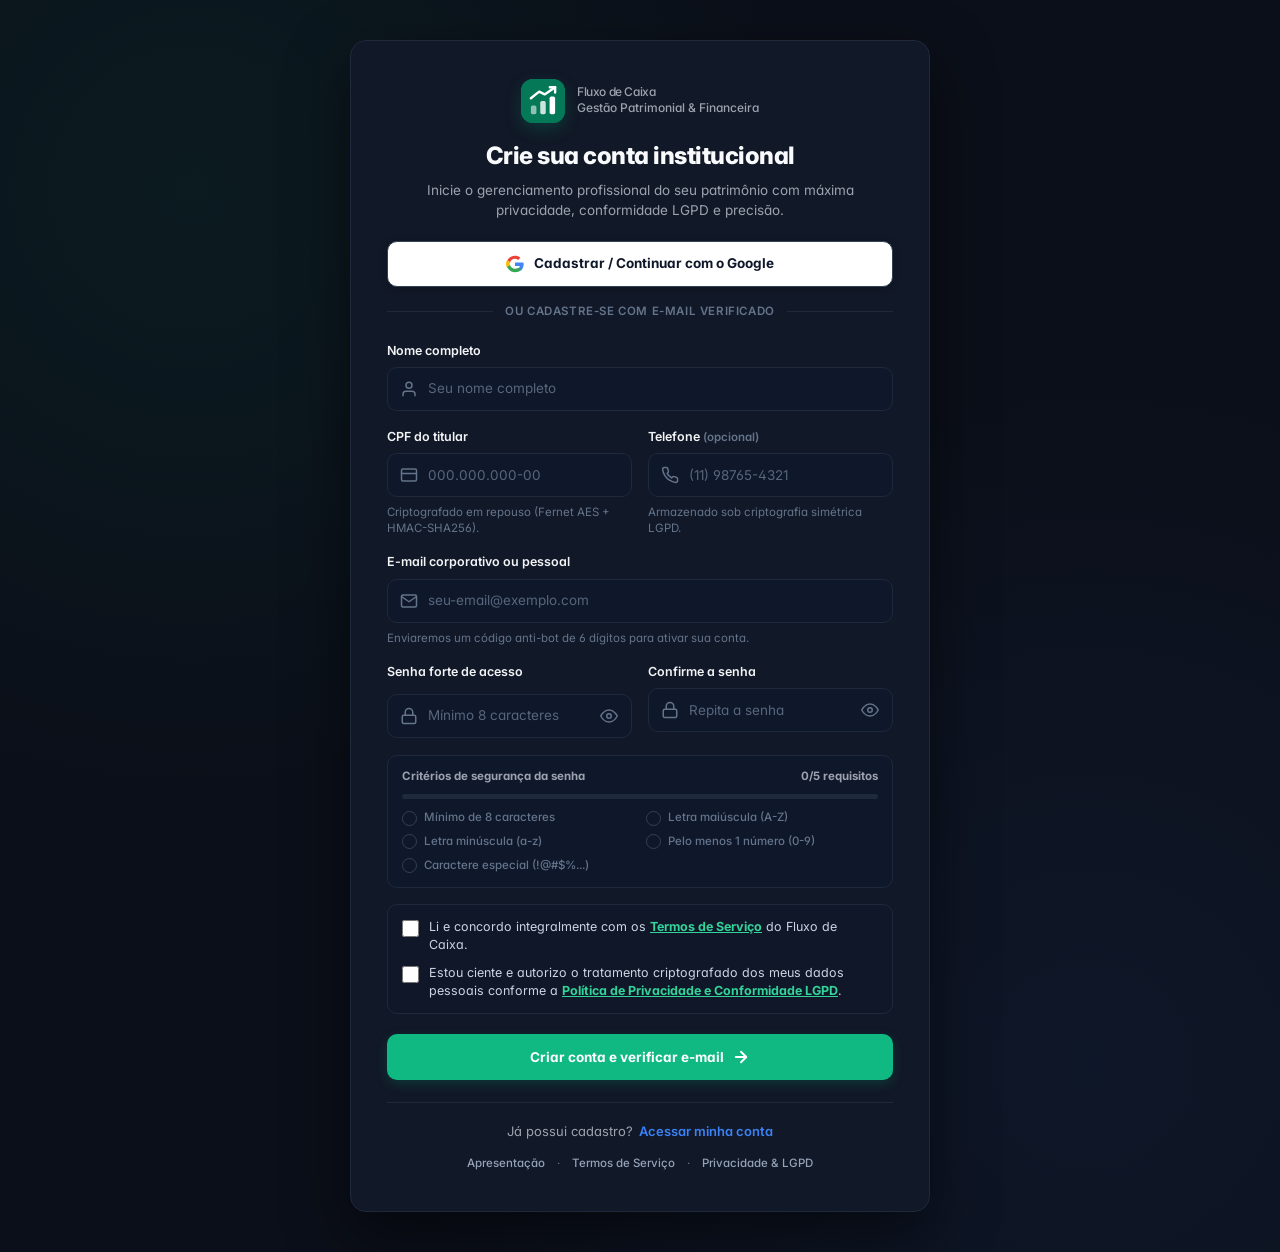
==== commit 29a49577: "feat(fullstack): landing page, logo SVG, Termos/LGPD, Google OAuth 2.0, OTP anti-bot, CPF/senha em t" ====
--- a/frontend/cadastro.html
+++ b/frontend/cadastro.html
@@ -5,31 +5,57 @@
     <meta name="viewport" content="width=device-width, initial-scale=1.0">
     <meta
         name="description"
-        content="Abra sua conta no Fluxo de Caixa. Controle financeiro institucional com precisão e segurança."
+        content="Abra sua conta no Fluxo de Caixa. Controle financeiro institucional com precisão, validação de CPF, conformidade LGPD e verificação de e-mail."
     >
-    <title>Fluxo de Caixa | Nova Conta</title>
-    <link rel="stylesheet" href="css/style.css?v=13">
-    <script src="js/api.js?v=13" defer></script>
-    <script src="js/cadastro.js?v=13" defer></script>
+    <title>Fluxo de Caixa | Criar Nova Conta</title>
+    <link rel="icon" href="assets/logo.svg" type="image/svg+xml">
+    <link rel="stylesheet" href="css/style.css?v=14">
+    <script src="js/api.js?v=14" defer></script>
+    <script src="js/legal.js?v=14" defer></script>
+    <script src="js/cadastro.js?v=14" defer></script>
 </head>
 <body class="login-page">
     <main class="login-shell register-shell">
         <section class="login-card register-card" aria-labelledby="register-title">
             <div class="login-card-header">
-                <div class="brand center-brand">
-                    <div class="brand-icon" aria-hidden="true">FC</div>
+                <a href="inicio.html" class="brand center-brand" title="Voltar à página inicial">
+                    <span class="brand-logo" aria-hidden="true">
+                        <svg xmlns="http://www.w3.org/2000/svg" viewBox="0 0 40 40" role="img" aria-label="Fluxo de Caixa">
+                            <rect width="40" height="40" rx="10" fill="#047857"/>
+                            <rect x="9" y="24" width="5" height="8" rx="1.5" fill="#ffffff" fill-opacity="0.55"/>
+                            <rect x="17.5" y="20" width="5" height="12" rx="1.5" fill="#ffffff" fill-opacity="0.8"/>
+                            <rect x="26" y="16" width="5" height="16" rx="1.5" fill="#ffffff"/>
+                            <path d="M9 17.5 L16.5 11.5 L21.5 14 L31 7.5" fill="none" stroke="#ffffff" stroke-width="2.2" stroke-linecap="round" stroke-linejoin="round"/>
+                            <path d="M26.2 7.5 H31 V12.3" fill="none" stroke="#ffffff" stroke-width="2.2" stroke-linecap="round" stroke-linejoin="round"/>
+                        </svg>
+                    </span>
                     <div>
                         <span class="brand-title">Fluxo de Caixa</span>
-                        <span class="brand-subtitle">Gestão Patrimonial & Financeira</span>
-                    </div>
-                </div>
+                        <span class="brand-subtitle">Gestão Patrimonial &amp; Financeira</span>
+                    </div>
+                </a>
 
                 <div class="register-header-meta">
                     <h1 id="register-title">Crie sua conta institucional</h1>
                     <p class="login-description">
-                        Inicie o gerenciamento profissional do seu patrimônio com máxima privacidade e precisão.
+                        Inicie o gerenciamento profissional do seu patrimônio com máxima privacidade, conformidade LGPD e precisão.
                     </p>
                 </div>
+            </div>
+
+            <!-- Cadastro Rápido com Google OAuth 2.0 -->
+            <div class="oauth-section">
+                <div id="google-gsi-button" class="google-gsi-container" hidden></div>
+                <button type="button" id="google-oauth-btn" class="btn-google-oauth">
+                    <svg width="18" height="18" viewBox="0 0 24 24" aria-hidden="true">
+                        <path fill="#EA4335" d="M12 5c1.6 0 3 .6 4.1 1.7l3.1-3.1C17.3 1.8 14.8 1 12 1 7.4 1 3.5 3.6 1.6 7.4l3.7 2.8C6.2 7.2 8.9 5 12 5z"/>
+                        <path fill="#4285F4" d="M23.5 12.3c0-.8-.1-1.6-.2-2.3H12v4.5h6.5c-.3 1.5-1.1 2.8-2.4 3.6l3.7 2.9c2.2-2 3.7-5 3.7-8.7z"/>
+                        <path fill="#FBBC05" d="M5.3 14.8c-.2-.8-.4-1.8-.4-2.8s.2-2 .4-2.8L1.6 6.4C.6 8.3 0 10.1 0 12s.6 3.7 1.6 5.6l3.7-2.8z"/>
+                        <path fill="#34A853" d="M12 23c3.2 0 6-1.1 8-3l-3.7-2.9c-1.1.7-2.5 1.2-4.3 1.2-3.1 0-5.8-2.1-6.7-5l-3.7 2.8C3.5 20.4 7.4 23 12 23z"/>
+                    </svg>
+                    <span>Cadastrar / Continuar com o Google</span>
+                </button>
+                <div class="auth-divider"><span>ou cadastre-se com e-mail verificado</span></div>
             </div>
 
             <form id="register-form" class="login-form register-form" novalidate>
@@ -55,7 +81,7 @@
 
                 <div class="form-row-2col">
                     <div class="form-field">
-                        <label for="register-cpf">CPF</label>
+                        <label for="register-cpf">CPF do titular</label>
                         <div class="input-icon-wrapper">
                             <svg class="field-icon" viewBox="0 0 24 24" fill="none" stroke="currentColor" stroke-width="2" stroke-linecap="round" stroke-linejoin="round" aria-hidden="true">
                                 <rect x="2" y="4" width="20" height="16" rx="2"></rect>
@@ -72,7 +98,9 @@
                                 required
                             >
                         </div>
-                        <span class="field-help">Armazenamento cifrado com AES-256.</span>
+                        <span class="field-help" id="cpf-feedback">
+                            Criptografado em repouso (Fernet AES + HMAC-SHA256).
+                        </span>
                     </div>
 
                     <div class="form-field">
@@ -93,7 +121,7 @@
                                 placeholder="(11) 98765-4321"
                             >
                         </div>
-                        <span class="field-help">Para autenticação em duas etapas.</span>
+                        <span class="field-help">Armazenado sob criptografia simétrica LGPD.</span>
                     </div>
                 </div>
 
@@ -114,11 +142,12 @@
                             required
                         >
                     </div>
+                    <span class="field-help">Enviaremos um código anti-bot de 6 dígitos para ativar sua conta.</span>
                 </div>
 
                 <div class="form-row-2col">
                     <div class="form-field">
-                        <label for="register-password">Senha de acesso</label>
+                        <label for="register-password">Senha forte de acesso</label>
                         <div class="password-input-wrapper">
                             <svg class="field-icon" viewBox="0 0 24 24" fill="none" stroke="currentColor" stroke-width="2" stroke-linecap="round" stroke-linejoin="round" aria-hidden="true">
                                 <rect x="3" y="11" width="18" height="11" rx="2" ry="2"></rect>
@@ -131,7 +160,7 @@
                                 autocomplete="new-password"
                                 minlength="8"
                                 maxlength="100"
-                                placeholder="Mínimo 8 dígitos"
+                                placeholder="Mínimo 8 caracteres"
                                 required
                             >
                             <button
@@ -180,7 +209,7 @@
                                 title="Mostrar ou ocultar senha"
                             >
                                 <svg class="icon-eye icon-eye-open" viewBox="0 0 24 24" fill="none" stroke="currentColor" stroke-width="2" stroke-linecap="round" stroke-linejoin="round" aria-hidden="true">
-                                    <path d="M1 12s4-8 11-8 11 8 11 8-4 8-11 8-11-8z"></path>
+                                    <path d="M1 12s4-8 11-8 11 8 11 8-4 8-11 8-11-8-11-8z"></path>
                                     <circle cx="12" cy="12" r="3"></circle>
                                 </svg>
                                 <svg class="icon-eye icon-eye-closed" viewBox="0 0 24 24" fill="none" stroke="currentColor" stroke-width="2" stroke-linecap="round" stroke-linejoin="round" aria-hidden="true">
@@ -189,7 +218,61 @@
                                 </svg>
                             </button>
                         </div>
-                    </div>
+                        <span class="field-help" id="password-confirm-feedback"></span>
+                    </div>
+                </div>
+
+                <!-- Checklist Visual Interativo de Força de Senha -->
+                <div class="password-checklist" id="register-password-checklist" aria-live="polite">
+                    <div class="password-checklist-title">
+                        <span>Critérios de segurança da senha</span>
+                        <span data-password-status>0/5 requisitos</span>
+                    </div>
+                    <div class="password-strength-meter">
+                        <div class="password-strength-bar"></div>
+                    </div>
+                    <ul class="password-checklist-grid">
+                        <li class="password-req" data-req="tamanho">
+                            <span class="password-req-dot" aria-hidden="true"></span>
+                            Mínimo de 8 caracteres
+                        </li>
+                        <li class="password-req" data-req="maiuscula">
+                            <span class="password-req-dot" aria-hidden="true"></span>
+                            Letra maiúscula (A-Z)
+                        </li>
+                        <li class="password-req" data-req="minuscula">
+                            <span class="password-req-dot" aria-hidden="true"></span>
+                            Letra minúscula (a-z)
+                        </li>
+                        <li class="password-req" data-req="numero">
+                            <span class="password-req-dot" aria-hidden="true"></span>
+                            Pelo menos 1 número (0-9)
+                        </li>
+                        <li class="password-req" data-req="especial">
+                            <span class="password-req-dot" aria-hidden="true"></span>
+                            Caractere especial (!@#$%...)
+                        </li>
+                    </ul>
+                </div>
+
+                <!-- Aceite Obrigatório dos Termos de Serviço e Política de Privacidade (LGPD) -->
+                <div class="legal-consent-box" role="group" aria-label="Consentimento legal e LGPD">
+                    <label class="legal-checkbox-item" for="accept-terms">
+                        <input type="checkbox" id="accept-terms" name="aceite_termos" required>
+                        <span>
+                            Li e concordo integralmente com os
+                            <button type="button" class="legal-inline-link" data-open-legal="termos">Termos de Serviço</button>
+                            do Fluxo de Caixa.
+                        </span>
+                    </label>
+
+                    <label class="legal-checkbox-item" for="accept-privacy">
+                        <input type="checkbox" id="accept-privacy" name="aceite_privacidade" required>
+                        <span>
+                            Estou ciente e autorizo o tratamento criptografado dos meus dados pessoais conforme a
+                            <button type="button" class="legal-inline-link" data-open-legal="privacidade">Política de Privacidade e Conformidade LGPD</button>.
+                        </span>
+                    </label>
                 </div>
 
                 <p
@@ -199,8 +282,8 @@
                     aria-live="polite"
                 ></p>
 
-                <button class="button-primary login-submit" type="submit">
-                    <span>Criar conta institucional</span>
+                <button class="button-primary login-submit" type="submit" id="register-submit-btn">
+                    <span>Criar conta e verificar e-mail</span>
                     <svg width="18" height="18" viewBox="0 0 24 24" fill="none" stroke="currentColor" stroke-width="2.5" stroke-linecap="round" stroke-linejoin="round" aria-hidden="true">
                         <line x1="5" y1="12" x2="19" y2="12"></line>
                         <polyline points="12 5 19 12 12 19"></polyline>
@@ -212,7 +295,78 @@
                 <span>Já possui cadastro?</span>
                 <a href="login.html" class="link-cadastro">Acessar minha conta</a>
             </footer>
+
+            <nav class="auth-legal-bar" aria-label="Links institucionais e jurídicos">
+                <a href="inicio.html">Apresentação</a>
+                <span>·</span>
+                <a href="termos.html" data-open-legal="termos">Termos de Serviço</a>
+                <span>·</span>
+                <a href="privacidade.html" data-open-legal="privacidade">Privacidade &amp; LGPD</a>
+            </nav>
         </section>
     </main>
+
+    <!-- Modal Anti-Bot: Verificação de E-mail com Código OTP Descartável -->
+    <dialog class="form-dialog" id="verify-email-dialog" aria-labelledby="verify-email-title">
+        <form id="verify-email-form" class="dialog-form" novalidate>
+            <div class="dialog-header">
+                <div>
+                    <h2 id="verify-email-title">Verifique seu e-mail</h2>
+                    <p>
+                        Enviamos um código anti-bot de 6 dígitos para
+                        <strong id="verify-email-display">—</strong>. Digite-o abaixo para ativar seu acesso definitivo.
+                    </p>
+                </div>
+                <button
+                    type="button"
+                    class="dialog-close"
+                    id="verify-email-close"
+                    aria-label="Fechar janela"
+                >&times;</button>
+            </div>
+
+            <div class="form-field">
+                <label for="verify-otp-input">Código de verificação (6 dígitos)</label>
+                <input
+                    id="verify-otp-input"
+                    name="codigo_otp"
+                    class="otp-code-input"
+                    type="text"
+                    inputmode="numeric"
+                    autocomplete="one-time-code"
+                    maxlength="6"
+                    placeholder="000000"
+                    required
+                >
+                <span class="field-help">
+                    Código temporário e de uso único, válido por 15 minutos. Verifique também a pasta de spam.
+                </span>
+            </div>
+
+            <p
+                id="verify-email-message"
+                class="form-message"
+                role="status"
+                aria-live="polite"
+            ></p>
+
+            <div class="dialog-actions">
+                <button
+                    type="button"
+                    class="button-secondary"
+                    id="resend-verification-btn"
+                >
+                    Reenviar código
+                </button>
+                <button
+                    type="submit"
+                    class="button-primary"
+                    id="verify-email-submit"
+                >
+                    Confirmar código e acessar painel
+                </button>
+            </div>
+        </form>
+    </dialog>
 </body>
 </html>
--- a/frontend/css/style.css
+++ b/frontend/css/style.css
@@ -1,44 +1,87 @@
+@import url("https://fonts.googleapis.com/css2?family=Inter:wght@400;500;600;700;800&display=swap");
 
 /* ========================================
    FLUXO DE CAIXA
-   Estilos principais do dashboard
+   Sistema de Design Institucional (Claro, Escuro, Auth, Landing & LGPD)
 ======================================== */
 
-/* 1. Variáveis de cores e configurações */
+/* 1. Variáveis de cores, tipografia e superfícies (Tema Claro padrão) */
 :root {
     /* Psicologia das Cores Financeiras */
     --color-primary: #059669;            /* Verde institucional / Prosperidade */
     --color-primary-dark: #047857;
     --color-primary-light: #ecfdf5;
 
-    --color-blue: #3b82f6;               /* Azul Confiança / Neutro Estrutural */
+    --color-blue: #2563eb;               /* Azul Confiança / Solidez */
     --color-blue-dark: #1e40af;
-    --color-blue-light: rgba(59, 130, 246, 0.1);
-
-    --color-background: #f8fafc;
+    --color-blue-light: rgba(37, 99, 235, 0.1);
+
+    --color-background: #f4f7fb;
     --color-surface: #ffffff;
+    --color-surface-subtle: #f8fafc;
     --color-surface-hover: #f1f5f9;
-
-    --color-text: #0f172a;               /* Alto contraste WCAG */
+    --color-input-bg: #ffffff;
+    --color-input-focus-bg: #ffffff;
+
+    --color-text: #0f172a;               /* Alto contraste WCAG AAA */
     --color-text-secondary: #475569;
     --color-text-muted: #64748b;
     --color-border: #e2e8f0;
+    --color-border-strong: #cbd5e1;
     --color-border-focus: #059669;
 
     --color-income: #059669;             /* Entradas / Ganhos */
-    --color-expense: #be123c;            /* Despesas / Saídas discretas */
-
-    --sidebar-width: 260px;
+    --color-expense: #be123c;            /* Despesas / Saídas sóbrias */
+
+    --font-sans: "Inter", system-ui, -apple-system, "Segoe UI", Roboto, Arial, sans-serif;
+
+    --sidebar-width: 264px;
     --radius-sm: 6px;
     --radius-md: 10px;                   /* Padrão consistente de 10px */
     --radius-card: 14px;
-    --radius-lg: 16px;
-
-    --shadow-card: 0 4px 18px rgba(15, 23, 42, 0.05);
-    --shadow-elevated: 0 16px 40px rgba(15, 23, 42, 0.12);
-}
-
-/* 2. Reset e configurações globais */
+    --radius-lg: 18px;
+
+    --shadow-card: 0 2px 8px rgba(15, 23, 42, 0.04), 0 8px 24px rgba(15, 23, 42, 0.04);
+    --shadow-card-hover: 0 8px 28px rgba(15, 23, 42, 0.08);
+    --shadow-elevated: 0 20px 48px rgba(15, 23, 42, 0.16);
+}
+
+/* Tema Escuro (Dark Mode) & Superfícies Institucionais de Autenticação/Landing */
+html[data-theme="dark"],
+body.dark-theme,
+body.login-page,
+body.landing-page {
+    --color-primary: #10b981;
+    --color-primary-dark: #059669;
+    --color-primary-light: rgba(16, 185, 129, 0.15);
+
+    --color-blue: #3b82f6;
+    --color-blue-dark: #1d4ed8;
+    --color-blue-light: rgba(59, 130, 246, 0.15);
+
+    --color-background: #0b0f19;
+    --color-surface: #111827;
+    --color-surface-subtle: #0f172a;
+    --color-surface-hover: #1f2937;
+    --color-input-bg: #0f172a;
+    --color-input-focus-bg: #111e38;
+
+    --color-text: #f3f4f6;
+    --color-text-secondary: #9ca3af;
+    --color-text-muted: #64748b;
+    --color-border: #1e293b;
+    --color-border-strong: #334155;
+    --color-border-focus: #10b981;
+
+    --color-income: #10b981;
+    --color-expense: #f43f5e;
+
+    --shadow-card: 0 8px 26px rgba(0, 0, 0, 0.35);
+    --shadow-card-hover: 0 14px 34px rgba(0, 0, 0, 0.48);
+    --shadow-elevated: 0 24px 64px rgba(0, 0, 0, 0.65);
+}
+
+/* 2. Reset e configurações tipográficas globais */
 * {
     margin: 0;
     padding: 0;
@@ -47,15 +90,23 @@
 
 html {
     scroll-behavior: smooth;
+    max-width: 100vw;
+    overflow-x: hidden;
+    -webkit-text-size-adjust: 100%;
 }
 
 body {
     min-height: 100vh;
+    max-width: 100vw;
+    overflow-x: hidden;
     background: var(--color-background);
     color: var(--color-text);
-    font-family: Inter, "Segoe UI", Arial, sans-serif;
+    font-family: var(--font-sans);
     font-size: 14px;
-    line-height: 1.5;
+    line-height: 1.55;
+    font-feature-settings: "cv02", "cv03", "cv04", "cv11";
+    -webkit-font-smoothing: antialiased;
+    -moz-osx-font-smoothing: grayscale;
 }
 
 html.modal-open,
@@ -77,8 +128,8 @@
 
 button:focus-visible,
 a:focus-visible {
-    outline: 3px solid rgba(22, 163, 74, 0.35);
-    outline-offset: 3px;
+    outline: 3px solid rgba(16, 185, 129, 0.35);
+    outline-offset: 2px;
 }
 
 a {
@@ -90,9 +141,11 @@
     cursor: pointer;
 }
 
-/* 3. Estrutura geral */
+/* 3. Estrutura geral da SPA */
 .app {
     min-height: 100vh;
+    max-width: 100vw;
+    overflow-x: hidden;
 }
 
 .sidebar {
@@ -106,140 +159,216 @@
     flex-direction: column;
 
     width: var(--sidebar-width);
-    padding: 28px 18px;
+    padding: 26px 18px 20px;
 
     background: var(--color-surface);
     border-right: 1px solid var(--color-border);
 }
 
-/* 4. Identidade visual */
+/* 4. Identidade visual e Logotipo SVG Oficial */
 .brand {
     display: flex;
     align-items: center;
     gap: 12px;
-
-    padding: 0 8px 32px;
-}
-
+    padding: 0 8px 28px;
+}
+
+.brand-logo,
 .brand-icon {
-    display: grid;
-    place-items: center;
-
+    display: inline-flex;
+    align-items: center;
+    justify-content: center;
+    flex-shrink: 0;
     width: 44px;
     height: 44px;
-
-    border-radius: 13px;
-    background: var(--color-primary);
+    border-radius: 12px;
+    background: linear-gradient(135deg, #059669 0%, #047857 100%);
     color: #ffffff;
-
     font-size: 15px;
     font-weight: 800;
     letter-spacing: -0.5px;
-}
-
-.brand h1 {
+    box-shadow: 0 6px 16px rgba(5, 150, 105, 0.25);
+    overflow: hidden;
+}
+
+.brand-logo svg,
+.brand-logo img {
+    width: 100%;
+    height: 100%;
+    display: block;
+}
+
+.brand h1,
+.brand-title {
+    display: block;
     font-size: 16px;
-    font-weight: 750;
-    letter-spacing: -0.5px;
-}
-
-.brand span {
+    font-weight: 700;
+    letter-spacing: -0.4px;
+    line-height: 1.2;
+    color: var(--color-text);
+}
+
+.brand span,
+.brand-subtitle {
+    display: block;
     color: var(--color-text-secondary);
     font-size: 12px;
+    font-weight: 500;
 }
 
 /* 5. Navegação lateral */
 .navigation {
     display: flex;
     flex-direction: column;
-    gap: 7px;
+    gap: 6px;
 }
 
 .menu-label {
-    margin: 0 10px 12px;
-
-    color: #94a3b8;
-    font-size: 10px;
+    margin: 0 10px 10px;
+    color: var(--color-text-muted);
+    font-size: 10.5px;
     font-weight: 800;
-    letter-spacing: 1.2px;
+    letter-spacing: 1.1px;
+    text-transform: uppercase;
 }
 
 .nav-link {
     display: flex;
     align-items: center;
-    gap: 13px;
-
-    min-height: 46px;
+    gap: 12px;
+
+    min-height: 44px;
     padding: 0 13px;
 
     border-radius: 10px;
-    color: #64748b;
-
-    font-weight: 550;
+    color: var(--color-text-secondary);
+
+    font-size: 13.5px;
+    font-weight: 600;
     transition:
-        background 0.2s ease,
-        color 0.2s ease,
-        transform 0.2s ease;
+        background 0.18s ease,
+        color 0.18s ease;
 }
 
 .nav-link > span {
     display: grid;
     place-items: center;
-
     width: 22px;
-    font-size: 19px;
+    font-size: 18px;
 }
 
 .nav-link:hover {
-    background: #f1f5f9;
+    background: var(--color-surface-hover);
     color: var(--color-text);
 }
 
 .nav-link.active {
     background: var(--color-primary-light);
+    color: var(--color-primary);
+    font-weight: 700;
+}
+
+html:not([data-theme="dark"]) body:not(.dark-theme) .nav-link.active {
     color: var(--color-primary-dark);
-    font-weight: 700;
 }
 
 .nav-link.active > span {
     color: var(--color-primary);
 }
 
-/* 6. Status da API */
+/* 6. Rodapé da Sidebar (Atalhos, Configurações e Conformidade Legal) */
 .sidebar-footer {
     display: flex;
-    align-items: center;
+    flex-direction: column;
+    gap: 5px;
+
+    margin-top: auto;
+    padding: 14px 6px 0;
+
+    border-top: 1px solid var(--color-border);
+}
+
+.sidebar-footer-link {
+    display: flex;
+    align-items: center;
+    gap: 11px;
+    padding: 9px 12px;
+    border-radius: 10px;
+    color: var(--color-text-secondary);
+    font-size: 13px;
+    font-weight: 600;
+    text-decoration: none;
+    transition: background 0.18s ease, color 0.18s ease;
+}
+
+.sidebar-footer-link:hover {
+    background: var(--color-surface-hover);
+    color: var(--color-text);
+}
+
+.sidebar-footer-icon {
+    display: flex;
+    align-items: center;
+    justify-content: center;
+    width: 20px;
+    height: 20px;
+    color: var(--color-text-muted);
+    transition: color 0.18s ease;
+}
+
+.sidebar-footer-link:hover .sidebar-footer-icon,
+.sidebar-footer-link.active .sidebar-footer-icon {
+    color: var(--color-primary);
+}
+
+.sidebar-footer-link.active {
+    background: var(--color-primary-light);
+    color: var(--color-primary);
+    font-weight: 700;
+}
+
+html:not([data-theme="dark"]) body:not(.dark-theme) .sidebar-footer-link.active {
+    color: var(--color-primary-dark);
+}
+
+.sidebar-legal-links {
+    display: flex;
+    align-items: center;
+    justify-content: center;
     flex-wrap: wrap;
-    gap: 8px;
-
-    margin-top: auto;
-    padding: 17px 10px 0;
-
-    border-top: 1px solid var(--color-border);
-
-    color: var(--color-text-secondary);
-    font-size: 12px;
-}
-
-.status-dot {
-    width: 8px;
-    height: 8px;
-    border-radius: 50%;
-    background: #f59e0b;
-}
-
-.status-text {
-    width: 100%;
-    padding-left: 16px;
-    color: #b45309;
+    gap: 10px;
+    padding: 8px 6px 0;
     font-size: 11px;
+    color: var(--color-text-muted);
+}
+
+.sidebar-legal-links a {
+    color: var(--color-text-muted);
+    transition: color 0.15s ease;
+}
+
+.sidebar-legal-links a:hover {
+    color: var(--color-primary);
+    text-decoration: underline;
 }
 
 /* 7. Conteúdo principal */
 .main-content {
     min-height: 100vh;
     margin-left: var(--sidebar-width);
-    padding: 34px 38px;
+    padding: 32px 38px;
+    max-width: calc(100vw - var(--sidebar-width));
+    overflow-x: hidden;
+    min-width: 0;
+}
+
+.summary-grid,
+.content-grid,
+.panel,
+.table-container,
+.app-view {
+    min-width: 0;
+    max-width: 100%;
 }
 
 .topbar {
@@ -247,70 +376,87 @@
     align-items: center;
     justify-content: space-between;
     flex-wrap: wrap;
-    gap: 24px;
-
-    margin-bottom: 30px;
+    gap: 20px;
+    margin-bottom: 28px;
 }
 
 .eyebrow {
-    margin-bottom: 7px;
-
+    margin-bottom: 6px;
+    color: var(--color-primary);
+    font-size: 11px;
+    font-weight: 800;
+    letter-spacing: 1.2px;
+    text-transform: uppercase;
+}
+
+html:not([data-theme="dark"]) body:not(.dark-theme) .eyebrow {
     color: var(--color-primary-dark);
-    font-size: 10px;
+}
+
+.topbar h2 {
+    font-size: clamp(22px, 2.3vw, 29px);
     font-weight: 800;
-    letter-spacing: 1.5px;
-}
-
-.topbar h2 {
-    font-size: clamp(23px, 2.4vw, 30px);
-    font-weight: 750;
-    letter-spacing: -1px;
-    line-height: 1.25;
+    letter-spacing: -0.8px;
+    line-height: 1.22;
+    color: var(--color-text);
 }
 
 .subtitle {
-    margin-top: 8px;
+    margin-top: 6px;
     color: var(--color-text-secondary);
-    font-size: 13px;
+    font-size: 13.5px;
 }
 
 .topbar-actions {
     display: flex;
     align-items: center;
     flex-wrap: wrap;
-    gap: 15px;
+    gap: 12px;
 }
 
 .date-label {
+    padding: 8px 12px;
+    border-radius: 10px;
+    background: var(--color-surface);
+    border: 1px solid var(--color-border);
     color: var(--color-text-secondary);
     font-size: 12px;
-}
-
-/* 8. Botão principal */
+    font-weight: 600;
+}
+
+/* 8. Botões padronizados (Claro e Escuro consistentes) */
+button,
+.button-primary,
+.button-secondary {
+    border-radius: 10px;
+    font-weight: 600;
+    transition:
+        background-color 0.18s ease,
+        border-color 0.18s ease,
+        color 0.18s ease,
+        transform 0.18s ease,
+        box-shadow 0.18s ease;
+}
+
 .button-primary {
+    display: inline-flex;
+    align-items: center;
+    justify-content: center;
+    gap: 8px;
     min-height: 44px;
-    padding: 0 17px;
-
-    border: 0;
+    padding: 10px 18px;
+    border: 1px solid transparent;
     border-radius: 10px;
-
     background: var(--color-primary);
     color: #ffffff;
-
-    font-size: 12px;
+    font-size: 13.5px;
     font-weight: 700;
-
-    box-shadow: 0 4px 10px rgba(22, 163, 74, 0.15);
-
-    transition:
-        background 0.2s ease,
-        transform 0.2s ease,
-        box-shadow 0.2s ease;
+    box-shadow: 0 4px 12px rgba(5, 150, 105, 0.24);
 }
 
 .button-primary:hover {
     background: var(--color-primary-dark);
-    box-shadow: 0 6px 14px rgba(22, 163, 74, 0.2);
+    box-shadow: 0 6px 16px rgba(5, 150, 105, 0.32);
     transform: translateY(-1px);
 }
 
@@ -319,34 +465,55 @@
 }
 
 .button-secondary {
-    min-height: 40px;
-    padding: 0 13px;
+    display: inline-flex;
+    align-items: center;
+    justify-content: center;
+    gap: 8px;
+    min-height: 42px;
+    padding: 9px 16px;
     border: 1px solid var(--color-border);
     border-radius: 10px;
-    background: #ffffff;
-    color: var(--color-text);
-    font-size: 12px;
-    font-weight: 700;
-    transition: background 0.2s ease, border-color 0.2s ease;
+    background: var(--color-surface);
+    color: var(--color-text);
+    font-size: 13px;
+    font-weight: 600;
+    box-shadow: 0 1px 2px rgba(15, 23, 42, 0.03);
 }
 
 .button-secondary:hover {
-    border-color: #cbd5e1;
-    background: #f8fafc;
-}
-
-/* 9. Cartões de resumo */
+    border-color: var(--color-border-strong);
+    background: var(--color-surface-hover);
+    color: var(--color-text);
+}
+
+body.login-page .button-secondary,
+body.landing-page .button-secondary {
+    background: rgba(255, 255, 255, 0.05);
+    color: #e2e8f0;
+    border-color: #1e293b;
+}
+
+body.login-page .button-secondary:hover,
+body.landing-page .button-secondary:hover {
+    background: rgba(255, 255, 255, 0.1);
+    border-color: #334155;
+    color: #ffffff;
+}
+
+/* 9. Cartões de resumo ("Boxes" refinadas com alinhamento, padding e sombra) */
 .summary-grid {
     display: grid;
     grid-template-columns: repeat(4, minmax(0, 1fr));
     gap: 18px;
-
     margin-bottom: 24px;
 }
 
 .summary-card {
+    display: flex;
+    flex-direction: column;
+    justify-content: space-between;
     min-width: 0;
-    padding: 22px 20px;
+    padding: 22px 22px;
 
     border: 1px solid var(--color-border);
     border-radius: var(--radius-card);
@@ -356,80 +523,115 @@
 
     transition:
         transform 0.2s ease,
-        box-shadow 0.2s ease;
+        box-shadow 0.2s ease,
+        border-color 0.2s ease;
 }
 
 .summary-card:hover {
     transform: translateY(-2px);
-    box-shadow: 0 8px 25px rgba(15, 23, 42, 0.07);
+    box-shadow: var(--shadow-card-hover);
+    border-color: var(--color-border-strong);
 }
 
 .card-heading {
     display: flex;
     align-items: center;
     justify-content: space-between;
-    gap: 10px;
-
+    gap: 12px;
+    color: var(--color-text-secondary);
+    font-size: 12.5px;
+    font-weight: 600;
+}
+
+.card-icon {
+    display: flex;
+    align-items: center;
+    justify-content: center;
+
+    flex-shrink: 0;
+    width: 38px;
+    height: 38px;
+
+    border-radius: 10px;
+    background: var(--color-surface-hover);
+    color: var(--color-text-secondary);
+    transition: background 0.2s ease, color 0.2s ease;
+}
+
+.card-icon svg {
+    width: 20px;
+    height: 20px;
+    display: block;
+}
+
+.card-icon.balance-icon {
+    background: rgba(59, 130, 246, 0.12);
+    color: #2563eb;
+}
+
+.card-icon.income-icon {
+    background: rgba(16, 185, 129, 0.12);
+    color: #059669;
+}
+
+.card-icon.expense-icon {
+    background: rgba(190, 18, 60, 0.12);
+    color: #be123c;
+}
+
+.card-icon.result-icon {
+    background: rgba(99, 102, 241, 0.12);
+    color: #6366f1;
+}
+
+body.dark-theme .card-icon.balance-icon {
+    background: rgba(59, 130, 246, 0.18);
+    color: #60a5fa;
+}
+
+body.dark-theme .card-icon.income-icon {
+    background: rgba(16, 185, 129, 0.18);
+    color: #34d399;
+}
+
+body.dark-theme .card-icon.expense-icon {
+    background: rgba(244, 63, 94, 0.18);
+    color: #fb7185;
+}
+
+body.dark-theme .card-icon.result-icon {
+    background: rgba(99, 102, 241, 0.18);
+    color: #a5b4fc;
+}
+
+.card-value {
+    overflow-wrap: anywhere;
+    margin: 16px 0 8px;
+    font-size: clamp(20px, 1.85vw, 26px);
+    font-weight: 800;
+    letter-spacing: -0.7px;
+    line-height: 1.2;
+    font-variant-numeric: tabular-nums;
+    color: var(--color-text);
+}
+
+.card-description {
     color: var(--color-text-secondary);
     font-size: 12px;
-    font-weight: 600;
-}
-
-.card-icon {
-    display: grid;
-    place-items: center;
-
-    flex-shrink: 0;
-    width: 34px;
-    height: 34px;
-
-    border-radius: 10px;
-    background: #f1f5f9;
-
-    color: #475569;
-    font-size: 12px;
-    font-weight: 800;
-}
-
-.income-icon {
-    background: #dcfce7;
-    color: #15803d;
-    font-size: 19px;
-}
-
-.expense-icon {
-    background: #fee2e2;
-    color: #b91c1c;
-    font-size: 19px;
-}
-
-.card-value {
-    overflow-wrap: anywhere;
-    margin: 18px 0 8px;
-
-    font-size: clamp(19px, 1.8vw, 26px);
-    font-weight: 800;
-    letter-spacing: -0.8px;
-    line-height: 1.2;
-}
-
-.card-description {
-    color: var(--color-text-secondary);
-    font-size: 11px;
-}
-
-/* 10. Painéis e gráficos */
+    line-height: 1.4;
+}
+
+/* 10. Painéis e containers principais ("Boxes") */
 .content-grid {
     display: grid;
-    grid-template-columns: minmax(0, 1.6fr) minmax(260px, 1fr);
+    grid-template-columns: minmax(0, 1.6fr) minmax(280px, 1fr);
     gap: 22px;
-
     margin-bottom: 24px;
 }
 
 .panel {
     min-width: 0;
-    padding: 24px;
+    padding: 24px 26px;
 
     border: 1px solid var(--color-border);
     border-radius: var(--radius-card);
@@ -443,31 +645,31 @@
     align-items: center;
     justify-content: space-between;
     flex-wrap: wrap;
-    gap: 15px;
-
-    margin-bottom: 24px;
+    gap: 16px;
+    margin-bottom: 22px;
 }
 
 .panel-header h3 {
-    font-size: 15px;
-    font-weight: 750;
+    font-size: 16px;
+    font-weight: 700;
     letter-spacing: -0.3px;
+    color: var(--color-text);
 }
 
 .panel-header p {
-    margin-top: 5px;
+    margin-top: 4px;
     color: var(--color-text-secondary);
-    font-size: 12px;
+    font-size: 12.5px;
 }
 
 .period-label {
-    padding: 7px 10px;
-
+    padding: 7px 12px;
     border: 1px solid var(--color-border);
     border-radius: 10px;
-
+    background: var(--color-surface-subtle);
     color: var(--color-text-secondary);
-    font-size: 11px;
+    font-size: 11.5px;
+    font-weight: 600;
 }
 
 /* 11. Espaço reservado ao gráfico */
@@ -478,18 +680,11 @@
     justify-content: center;
 
     min-height: 230px;
-    padding: 25px;
-
-    border: 1px dashed #dbe4ee;
+    padding: 26px;
+
+    border: 1px dashed var(--color-border-strong);
     border-radius: 12px;
-
-    background:
-        linear-gradient(
-            180deg,
-            #ffffff 0%,
-            #f8fafc 100%
-        );
-
+    background: var(--color-surface-subtle);
     text-align: center;
 }
 
@@ -499,26 +694,25 @@
 
     width: 48px;
     height: 48px;
-    margin-bottom: 15px;
+    margin-bottom: 14px;
 
     border-radius: 14px;
     background: var(--color-primary-light);
-    color: var(--color-primary-dark);
-
-    font-size: 26px;
+    color: var(--color-primary);
+    font-size: 24px;
 }
 
 .chart-placeholder h4 {
-    font-size: 13px;
+    font-size: 14px;
     font-weight: 700;
+    color: var(--color-text);
 }
 
 .chart-placeholder p {
-    max-width: 290px;
+    max-width: 300px;
     margin-top: 8px;
-
     color: var(--color-text-secondary);
-    font-size: 12px;
+    font-size: 12.5px;
 }
 
 /* 12. Estado vazio das contas */
@@ -527,8 +721,9 @@
     flex-direction: column;
     align-items: center;
     justify-content: center;
-
-    min-height: 230px;
+    min-height: 220px;
+    padding: 20px;
+    border-radius: 12px;
     text-align: center;
 }
 
@@ -538,26 +733,25 @@
 
     width: 50px;
     height: 50px;
-    margin-bottom: 15px;
-
-    border-radius: 15px;
-    background: #f1f5f9;
-
-    color: #64748b;
+    margin-bottom: 14px;
+
+    border-radius: 14px;
+    background: var(--color-surface-hover);
+    color: var(--color-text-muted);
     font-size: 24px;
 }
 
 .empty-state p {
-    font-size: 13px;
+    font-size: 13.5px;
     font-weight: 700;
+    color: var(--color-text);
 }
 
 .empty-state > span {
-    max-width: 220px;
-    margin-top: 7px;
-
+    max-width: 240px;
+    margin-top: 6px;
     color: var(--color-text-secondary);
-    font-size: 11px;
+    font-size: 12px;
 }
 
 .accounts-list {
@@ -571,13 +765,16 @@
     align-items: center;
     justify-content: space-between;
     flex-wrap: wrap;
-    gap: 8px;
-    padding: 12px 0;
-    border-bottom: 1px solid var(--color-border);
-}
-
-.account-summary:last-child {
-    border-bottom: 0;
+    gap: 10px;
+    padding: 13px 14px;
+    border: 1px solid var(--color-border);
+    border-radius: 12px;
+    background: var(--color-surface-subtle);
+}
+
+.account-summary strong {
+    color: var(--color-text);
+    font-size: 13.5px;
 }
 
 .account-summary span {
@@ -585,15 +782,19 @@
     font-size: 12px;
 }
 
-/* 13. Tabela de movimentações */
+/* 13. Tabela de movimentações (100% compatível com Claro e Escuro) */
 .transactions-panel {
     margin-bottom: 24px;
 }
 
 .text-link {
+    color: var(--color-primary);
+    font-size: 12.5px;
+    font-weight: 700;
+}
+
+html:not([data-theme="dark"]) body:not(.dark-theme) .text-link {
     color: var(--color-primary-dark);
-    font-size: 12px;
-    font-weight: 700;
 }
 
 .text-link:hover {
@@ -603,6 +804,8 @@
 .table-container {
     width: 100%;
     overflow-x: auto;
+    border: 1px solid var(--color-border);
+    border-radius: 12px;
 }
 
 table {
@@ -613,26 +816,25 @@
 }
 
 thead {
-    background: #f8fafc;
+    background: var(--color-surface-subtle);
+    border-bottom: 1px solid var(--color-border);
 }
 
 th {
-    padding: 14px 15px;
-
-    color: #64748b;
-    font-size: 10px;
-    font-weight: 800;
-    letter-spacing: 0.5px;
+    padding: 13px 16px;
+    color: var(--color-text-muted);
+    font-size: 11px;
+    font-weight: 700;
+    letter-spacing: 0.6px;
     text-transform: uppercase;
 }
 
 td {
-    padding: 17px 15px;
-
-    border-bottom: 1px solid #edf1f6;
-
-    color: #334155;
-    font-size: 12px;
+    padding: 15px 16px;
+    border-bottom: 1px solid var(--color-border);
+    color: var(--color-text);
+    font-size: 13px;
+    font-variant-numeric: tabular-nums;
 }
 
 tbody tr:last-child td {
@@ -640,7 +842,7 @@
 }
 
 tbody tr:hover {
-    background: #fafcff;
+    background: var(--color-surface-hover);
 }
 
 .align-right {
@@ -648,291 +850,127 @@
 }
 
 .table-empty {
-    padding: 35px 15px;
+    padding: 36px 16px;
     color: var(--color-text-secondary);
     text-align: center;
     white-space: normal;
 }
 
 /* ====================================================================
-   PÁGINAS DE AUTENTICAÇÃO E CADASTRO (DESIGN INSTITUCIONAL / SPLIT-SCREEN)
+   CAMPOS DE FORMULÁRIO E MODAIS (UNIFICADOS PARA TEMA CLARO E ESCURO)
    ==================================================================== */
 
-.login-page {
-    background: #0b0f19;
-    color: #f3f4f6;
-    min-height: 100vh;
-}
-
-/* Layout Split-Screen de 2 Colunas */
-.login-split-layout {
+.form-field {
     display: grid;
-    grid-template-columns: 1.15fr 1fr;
-    min-height: 100vh;
-    background: #0b0f19;
-}
-
-/* Lado Esquerdo: Storytelling Institucional */
-.login-hero {
-    position: relative;
-    display: flex;
-    flex-direction: column;
+    gap: 7px;
+}
+
+.form-field label {
+    font-size: 12.5px;
+    font-weight: 600;
+    color: var(--color-text);
+}
+
+.field-label-row {
+    display: flex;
+    align-items: center;
     justify-content: space-between;
-    padding: 56px 48px;
-    background: linear-gradient(145deg, #0b0f19 0%, #0d1527 45%, #062319 100%);
-    border-right: 1px solid #1e293b;
-    overflow: hidden;
-}
-
-.login-hero-overlay {
-    position: absolute;
-    inset: 0;
-    background:
-        radial-gradient(circle at 10% 20%, rgba(16, 185, 129, 0.12), transparent 45%),
-        radial-gradient(circle at 90% 80%, rgba(59, 130, 246, 0.1), transparent 50%);
-    pointer-events: none;
-}
-
-.login-hero-content {
-    position: relative;
-    z-index: 2;
-    display: flex;
-    flex-direction: column;
-    justify-content: space-between;
-    height: 100%;
-    max-width: 560px;
-    margin: 0 auto;
-}
-
-.login-hero-header {
-    display: flex;
-    align-items: center;
-    justify-content: space-between;
-    gap: 16px;
-    flex-wrap: wrap;
-}
-
-.hero-brand {
+    gap: 12px;
+}
+
+.forgot-password-link {
+    background: none;
+    border: none;
     padding: 0;
-}
-
-.hero-brand .brand-title {
-    font-size: 18px;
-    font-weight: 700;
-    color: #f9fafb;
-    letter-spacing: -0.3px;
-}
-
-.hero-brand .brand-subtitle {
-    font-size: 11px;
-    color: #9ca3af;
-    display: block;
-}
-
-.hero-badge {
-    display: inline-flex;
-    align-items: center;
-    gap: 8px;
-    padding: 6px 14px;
-    background: rgba(16, 185, 129, 0.1);
-    border: 1px solid rgba(16, 185, 129, 0.25);
-    border-radius: 9999px;
-    color: #34d399;
+    color: var(--color-blue);
     font-size: 12px;
     font-weight: 600;
-}
-
-.login-hero-body {
-    margin: 40px 0;
-}
-
-.hero-headline {
-    font-size: 32px;
-    font-weight: 800;
-    line-height: 1.25;
-    letter-spacing: -0.8px;
-    color: #f9fafb;
-    margin-bottom: 14px;
-}
-
-.hero-description {
-    font-size: 15px;
-    line-height: 1.6;
-    color: #9ca3af;
-    margin-bottom: 32px;
-}
-
-.hero-highlights {
-    display: grid;
-    gap: 14px;
-}
-
-.hero-highlight-card {
-    display: flex;
-    align-items: flex-start;
-    gap: 14px;
-    padding: 16px;
-    background: rgba(17, 24, 39, 0.7);
-    border: 1px solid #1e293b;
-    border-radius: 12px;
-    backdrop-filter: blur(10px);
-    transition: border-color 0.2s ease, transform 0.2s ease;
-}
-
-.hero-highlight-card:hover {
-    border-color: rgba(16, 185, 129, 0.35);
-    transform: translateY(-1px);
-}
-
-.highlight-icon {
-    display: flex;
-    align-items: center;
-    justify-content: center;
-    width: 38px;
-    height: 38px;
+    cursor: pointer;
+    transition: color 0.18s ease;
+}
+
+.forgot-password-link:hover {
+    color: #60a5fa;
+    text-decoration: underline;
+}
+
+.field-help,
+.field-optional {
+    color: var(--color-text-muted);
+    font-size: 11.5px;
+    line-height: 1.4;
+}
+
+.form-field input,
+.form-field textarea {
+    width: 100%;
+    min-height: 44px;
+    padding: 10px 14px;
+    border: 1px solid var(--color-border);
     border-radius: 10px;
-    flex-shrink: 0;
-}
-
-.highlight-icon.green {
-    background: rgba(16, 185, 129, 0.15);
+    background: var(--color-input-bg);
+    color: var(--color-text);
+    font-size: 13.5px;
+    transition:
+        border-color 0.18s ease,
+        box-shadow 0.18s ease,
+        background-color 0.18s ease;
+}
+
+.form-field input::placeholder,
+.form-field textarea::placeholder {
+    color: var(--color-text-muted);
+    opacity: 0.85;
+}
+
+.form-field input:hover,
+.form-field textarea:hover {
+    border-color: var(--color-border-strong);
+}
+
+.form-field input:focus,
+.form-field textarea:focus {
+    outline: none;
+    border-color: var(--color-border-focus);
+    box-shadow: 0 0 0 3px rgba(16, 185, 129, 0.2);
+    background: var(--color-input-focus-bg);
+}
+
+/* Estados visuais de validação em tempo real (ex.: CPF e confirmação de senha) */
+.form-field input.input-valid {
+    border-color: #10b981;
+}
+
+.form-field input.input-invalid {
+    border-color: #f43f5e;
+    box-shadow: 0 0 0 3px rgba(244, 63, 94, 0.14);
+}
+
+.field-feedback {
+    font-size: 11.5px;
+    font-weight: 600;
+    line-height: 1.35;
+}
+
+.field-feedback.is-valid {
     color: #10b981;
 }
 
-.highlight-icon.blue {
-    background: rgba(59, 130, 246, 0.15);
-    color: #3b82f6;
-}
-
-.highlight-icon.purple {
-    background: rgba(139, 92, 246, 0.15);
-    color: #a78bfa;
-}
-
-.hero-highlight-card h3 {
-    font-size: 14px;
-    font-weight: 700;
-    color: #f3f4f6;
-    margin-bottom: 3px;
-}
-
-.hero-highlight-card p {
-    font-size: 12px;
-    line-height: 1.5;
-    color: #9ca3af;
-}
-
-.login-hero-footer {
-    padding-top: 20px;
-    border-top: 1px solid rgba(255, 255, 255, 0.08);
-}
-
-.security-indicator {
-    display: flex;
-    align-items: center;
-    gap: 10px;
-    font-size: 12px;
-    color: #64748b;
-}
-
-/* Lado Direito: Formulário */
-.login-form-side {
-    display: flex;
-    align-items: center;
-    justify-content: center;
-    padding: 48px 32px;
-    background: #0b0f19;
-}
-
-.login-card {
-    width: min(100%, 420px);
-    padding: 40px 36px;
-    background: #111827;
-    border: 1px solid #1e293b;
-    border-radius: 14px;
-    box-shadow: 0 20px 50px rgba(0, 0, 0, 0.45);
-}
-
-.login-card-header {
-    margin-bottom: 24px;
-}
-
-.login-card-header h2 {
-    font-size: 24px;
-    font-weight: 700;
-    letter-spacing: -0.5px;
-    color: #f9fafb;
-    margin-bottom: 6px;
-}
-
-.login-description {
-    font-size: 13px;
-    color: #9ca3af;
-    line-height: 1.5;
-}
-
-.mobile-brand {
-    display: none;
-    margin-bottom: 24px;
-}
-
-.login-form {
-    display: grid;
-    gap: 18px;
-    margin-top: 20px;
-}
-
-/* Tela de Cadastro Centralizada */
-.register-shell {
-    display: flex;
-    align-items: center;
-    justify-content: center;
-    min-height: 100vh;
-    padding: 48px 24px;
-    background:
-        radial-gradient(circle at 15% 15%, rgba(16, 185, 129, 0.06), transparent 40%),
-        radial-gradient(circle at 85% 85%, rgba(59, 130, 246, 0.06), transparent 45%),
-        #0b0f19;
-}
-
-.register-card {
-    width: min(100%, 540px);
-    padding: 42px 38px;
-    background: #111827;
-    border: 1px solid #1e293b;
-    border-radius: 14px;
-    box-shadow: 0 24px 60px rgba(0, 0, 0, 0.5);
-}
-
-.center-brand {
-    display: flex;
-    align-items: center;
-    justify-content: center;
-    gap: 12px;
-    margin-bottom: 12px;
-}
-
-.register-header-meta {
-    text-align: center;
-    margin-bottom: 24px;
-}
-
-.register-header-meta h1 {
-    font-size: 24px;
-    font-weight: 700;
-    letter-spacing: -0.5px;
-    color: #f9fafb;
-    margin-bottom: 6px;
-}
-
-.form-row-2col {
-    display: grid;
-    grid-template-columns: 1fr 1fr;
-    gap: 16px;
-}
-
-/* Inputs, Ícones e Botões com 10px de raio */
-.input-icon-wrapper {
+html:not([data-theme="dark"]) body:not(.dark-theme):not(.login-page) .field-feedback.is-valid {
+    color: #047857;
+}
+
+.field-feedback.is-invalid {
+    color: #f43f5e;
+}
+
+html:not([data-theme="dark"]) body:not(.dark-theme):not(.login-page) .field-feedback.is-invalid {
+    color: #be123c;
+}
+
+/* Wrappers de Ícones e Visibilidade de Senha */
+.input-icon-wrapper,
+.password-input-wrapper {
     position: relative;
     display: flex;
     align-items: center;
@@ -944,254 +982,101 @@
     left: 13px;
     width: 18px;
     height: 18px;
-    color: #64748b;
+    color: var(--color-text-muted);
     pointer-events: none;
-    transition: color 0.2s ease;
+    transition: color 0.18s ease;
     z-index: 2;
 }
 
-.input-icon-wrapper input {
+.input-icon-wrapper input,
+.password-input-wrapper .field-icon ~ input {
     padding-left: 40px !important;
 }
 
-.password-input-wrapper {
-    position: relative;
-    display: flex;
-    align-items: center;
-    width: 100%;
-}
-
-.password-input-wrapper .field-icon {
-    position: absolute;
-    left: 13px;
-    z-index: 2;
-}
-
 .password-input-wrapper input {
-    padding-left: 40px !important;
-    padding-right: 42px !important;
+    padding-right: 44px !important;
+}
+
+.input-icon-wrapper:focus-within .field-icon,
+.password-input-wrapper:focus-within .field-icon {
+    color: var(--color-primary);
 }
 
 .password-toggle-btn {
     position: absolute;
-    right: 8px;
+    right: 6px;
     top: 50%;
     transform: translateY(-50%);
-    display: flex;
+    display: inline-flex;
     align-items: center;
     justify-content: center;
-    width: 32px;
-    height: 32px;
+    width: 34px;
+    height: 34px;
+    padding: 0;
+    border: 0;
+    border-radius: 8px;
     background: transparent;
-    border: none;
-    border-radius: 10px;
-    color: #64748b;
-    transition: color 0.2s ease, background 0.2s ease;
+    color: var(--color-text-muted);
+    cursor: pointer;
+    transition: background 0.15s ease, color 0.15s ease;
 }
 
 .password-toggle-btn:hover {
-    color: #f3f4f6;
-    background: rgba(255, 255, 255, 0.06);
-}
-
-.form-field {
-    display: grid;
-    gap: 7px;
-}
-
-.form-field label {
-    font-size: 12px;
-    font-weight: 600;
-    color: #e2e8f0;
-}
-
-.field-label-row {
-    display: flex;
-    align-items: center;
-    justify-content: space-between;
-    gap: 12px;
-}
-
-.forgot-password-link {
-    background: none;
-    border: none;
-    padding: 0;
-    color: #3b82f6;
-    font-size: 12px;
-    font-weight: 500;
-    transition: color 0.2s ease;
-}
-
-.forgot-password-link:hover {
-    color: #60a5fa;
-    text-decoration: underline;
-}
-
-.field-help,
-.field-optional {
-    color: #64748b;
-    font-size: 11px;
-    line-height: 1.4;
-}
-
-.form-field input,
-.form-field select,
-.form-field textarea {
-    width: 100%;
-    min-height: 44px;
-    padding: 10px 14px;
-    border: 1px solid #1e293b;
-    border-radius: 10px !important;
-    background: #0f172a;
-    color: #f3f4f6;
-    font-size: 14px;
-    transition: border-color 0.2s ease, box-shadow 0.2s ease, background 0.2s ease;
-}
-
-.form-field input:focus,
-.form-field select:focus,
-.form-field textarea:focus {
-    outline: none;
-    border-color: #10b981 !important;
-    box-shadow: 0 0 0 3px rgba(16, 185, 129, 0.25) !important;
-    background: #111e38;
-}
-
-.form-field input:focus + .field-icon,
-.input-icon-wrapper:focus-within .field-icon,
-.password-input-wrapper:focus-within .field-icon {
-    color: #10b981;
-}
-
-button,
-.button-primary,
-.button-secondary {
-    border-radius: 10px !important;
-    font-weight: 600;
-    font-size: 14px;
-    transition: all 0.2s ease;
-}
-
-.button-primary {
-    display: inline-flex;
-    align-items: center;
-    justify-content: center;
-    gap: 8px;
-    min-height: 46px;
-    padding: 11px 20px;
-    background: #059669;
-    color: #ffffff;
-    border: none;
-    box-shadow: 0 4px 14px rgba(5, 150, 105, 0.35);
-}
-
-.button-primary:hover {
-    background: #10b981;
-    transform: translateY(-1px);
-    box-shadow: 0 6px 18px rgba(16, 185, 129, 0.4);
-}
-
-.button-primary:active {
-    transform: translateY(0);
-}
-
-.button-secondary {
-    display: inline-flex;
-    align-items: center;
-    justify-content: center;
-    min-height: 44px;
-    padding: 10px 18px;
-    background: rgba(255, 255, 255, 0.05);
-    color: #e2e8f0;
-    border: 1px solid #1e293b;
-}
-
-.button-secondary:hover {
-    background: rgba(255, 255, 255, 0.1);
-    border-color: #334155;
-    color: #ffffff;
-}
-
-.login-submit {
-    width: 100%;
-    margin-top: 6px;
-}
-
-.login-submit:disabled {
-    cursor: wait;
-    opacity: 0.65;
-    transform: none !important;
-}
-
-.login-footer {
-    display: flex;
-    align-items: center;
-    justify-content: center;
-    gap: 6px;
-    margin-top: 24px;
-    padding-top: 20px;
-    border-top: 1px solid #1e293b;
-    color: #9ca3af;
-    font-size: 13px;
-    text-align: center;
-}
-
-.login-footer a {
-    color: #3b82f6;
-    font-weight: 600;
-    transition: color 0.2s ease;
-}
-
-.login-footer a:hover {
-    color: #60a5fa;
-    text-decoration: underline;
-}
-
-.form-message {
-    min-height: 20px;
-    font-size: 13px;
-    line-height: 1.4;
-}
-
-.form-message.error {
-    color: #f43f5e;
-    background: rgba(244, 63, 94, 0.1);
-    border: 1px solid rgba(244, 63, 94, 0.25);
-    padding: 10px 14px;
-    border-radius: 10px;
-}
-
-.form-message.info {
-    color: #34d399;
-    background: rgba(16, 185, 129, 0.1);
-    border: 1px solid rgba(16, 185, 129, 0.25);
-    padding: 10px 14px;
-    border-radius: 10px;
-}
-
-/* Modais de Autenticação */
+    background: var(--color-surface-hover);
+    color: var(--color-text);
+}
+
+.password-toggle-btn .icon-eye {
+    width: 18px;
+    height: 18px;
+    pointer-events: none;
+}
+
+.password-toggle-btn .icon-eye-closed {
+    display: none;
+}
+
+.password-toggle-btn.is-visible .icon-eye-open {
+    display: none;
+}
+
+.password-toggle-btn.is-visible .icon-eye-closed {
+    display: block;
+}
+
+/* Modais (<dialog>) perfeitamente adaptados ao Tema Claro e ao Tema Escuro */
 .form-dialog {
-    width: min(100% - 32px, 520px);
-    max-height: min(90vh, 820px);
+    width: min(100% - 32px, 540px);
+    max-height: min(90vh, 840px);
     margin: auto;
     padding: 0;
     overflow-y: auto;
-    border: 1px solid #1e293b;
-    border-radius: 14px;
-    background: #111827;
-    color: #f3f4f6;
-    box-shadow: 0 24px 70px rgba(0, 0, 0, 0.65);
+    border: 1px solid var(--color-border);
+    border-radius: var(--radius-lg);
+    background: var(--color-surface);
+    color: var(--color-text);
+    box-shadow: var(--shadow-elevated);
+}
+
+.form-dialog.legal-dialog {
+    width: min(100% - 32px, 760px);
 }
 
 .form-dialog::backdrop {
-    background: rgba(3, 7, 18, 0.75);
+    background: rgba(15, 23, 42, 0.62);
     backdrop-filter: blur(4px);
 }
 
-.dialog-form {
+body.dark-theme .form-dialog::backdrop,
+body.login-page .form-dialog::backdrop {
+    background: rgba(3, 7, 18, 0.78);
+}
+
+.dialog-form,
+.dialog-body-container {
     display: grid;
     gap: 18px;
-    padding: 30px;
+    padding: 28px 30px;
 }
 
 .dialog-header {
@@ -1199,20 +1084,22 @@
     align-items: flex-start;
     justify-content: space-between;
     gap: 16px;
-    margin-bottom: 6px;
+    padding-bottom: 14px;
+    border-bottom: 1px solid var(--color-border);
 }
 
 .dialog-header h2 {
-    font-size: 20px;
+    font-size: 19px;
     font-weight: 700;
     letter-spacing: -0.4px;
-    color: #f9fafb;
+    color: var(--color-text);
 }
 
 .dialog-header p {
-    margin-top: 5px;
-    color: #9ca3af;
+    margin-top: 4px;
+    color: var(--color-text-secondary);
     font-size: 13px;
+    line-height: 1.45;
 }
 
 .dialog-close {
@@ -1221,31 +1108,638 @@
     place-items: center;
     width: 36px;
     height: 36px;
+    border: 1px solid var(--color-border);
+    border-radius: 10px;
+    background: var(--color-surface-subtle);
+    color: var(--color-text-secondary);
+    font-size: 20px;
+    line-height: 1;
+    transition: all 0.18s ease;
+}
+
+.dialog-close:hover {
+    background: var(--color-surface-hover);
+    border-color: var(--color-border-strong);
+    color: var(--color-text);
+}
+
+.dialog-actions {
+    display: flex;
+    justify-content: flex-end;
+    flex-wrap: wrap;
+    gap: 10px;
+    margin-top: 6px;
+    padding-top: 14px;
+    border-top: 1px solid var(--color-border);
+}
+
+/* ====================================================================
+   PÁGINAS DE AUTENTICAÇÃO E CADASTRO (DESIGN INSTITUCIONAL / SPLIT-SCREEN)
+   ==================================================================== */
+
+.login-page {
+    background: #0b0f19;
+    color: #f3f4f6;
+    min-height: 100vh;
+}
+
+.login-split-layout {
+    display: grid;
+    grid-template-columns: 1.12fr 1fr;
+    min-height: 100vh;
+    background: #0b0f19;
+}
+
+.login-hero {
+    position: relative;
+    display: flex;
+    flex-direction: column;
+    justify-content: space-between;
+    padding: 52px 48px;
+    background: linear-gradient(145deg, #0b0f19 0%, #0d1527 45%, #062319 100%);
+    border-right: 1px solid #1e293b;
+    overflow: hidden;
+}
+
+.login-hero-overlay {
+    position: absolute;
+    inset: 0;
+    background:
+        radial-gradient(circle at 10% 20%, rgba(16, 185, 129, 0.14), transparent 45%),
+        radial-gradient(circle at 90% 80%, rgba(59, 130, 246, 0.1), transparent 50%);
+    pointer-events: none;
+}
+
+.login-hero-content {
+    position: relative;
+    z-index: 2;
+    display: flex;
+    flex-direction: column;
+    justify-content: space-between;
+    height: 100%;
+    max-width: 560px;
+    margin: 0 auto;
+}
+
+.login-hero-header {
+    display: flex;
+    align-items: center;
+    justify-content: space-between;
+    gap: 16px;
+    flex-wrap: wrap;
+}
+
+.hero-brand {
+    padding: 0;
+}
+
+.hero-brand .brand-title {
+    font-size: 18px;
+    font-weight: 700;
+    color: #f9fafb;
+    letter-spacing: -0.3px;
+}
+
+.hero-brand .brand-subtitle {
+    font-size: 11.5px;
+    color: #9ca3af;
+    display: block;
+}
+
+.hero-badge {
+    display: inline-flex;
+    align-items: center;
+    gap: 8px;
+    padding: 6px 14px;
+    background: rgba(16, 185, 129, 0.1);
+    border: 1px solid rgba(16, 185, 129, 0.28);
+    border-radius: 9999px;
+    color: #34d399;
+    font-size: 12px;
+    font-weight: 600;
+}
+
+.login-hero-body {
+    margin: 38px 0;
+}
+
+.hero-headline {
+    font-size: clamp(26px, 2.5vw, 33px);
+    font-weight: 800;
+    line-height: 1.24;
+    letter-spacing: -0.8px;
+    color: #f9fafb;
+    margin-bottom: 14px;
+}
+
+.hero-description {
+    font-size: 15px;
+    line-height: 1.62;
+    color: #9ca3af;
+    margin-bottom: 30px;
+}
+
+.hero-highlights {
+    display: grid;
+    gap: 14px;
+}
+
+.hero-highlight-card {
+    display: flex;
+    align-items: flex-start;
+    gap: 14px;
+    padding: 16px;
+    background: rgba(17, 24, 39, 0.72);
+    border: 1px solid #1e293b;
+    border-radius: 12px;
+    backdrop-filter: blur(10px);
+    transition: border-color 0.2s ease, transform 0.2s ease;
+}
+
+.hero-highlight-card:hover {
+    border-color: rgba(16, 185, 129, 0.38);
+    transform: translateY(-1px);
+}
+
+.highlight-icon {
+    display: flex;
+    align-items: center;
+    justify-content: center;
+    width: 38px;
+    height: 38px;
+    border-radius: 10px;
+    flex-shrink: 0;
+}
+
+.highlight-icon.green {
+    background: rgba(16, 185, 129, 0.15);
+    color: #10b981;
+}
+
+.highlight-icon.blue {
+    background: rgba(59, 130, 246, 0.15);
+    color: #3b82f6;
+}
+
+.highlight-icon.purple {
+    background: rgba(139, 92, 246, 0.15);
+    color: #a78bfa;
+}
+
+.hero-highlight-card h3 {
+    font-size: 14px;
+    font-weight: 700;
+    color: #f3f4f6;
+    margin-bottom: 3px;
+}
+
+.hero-highlight-card p {
+    font-size: 12.5px;
+    line-height: 1.5;
+    color: #9ca3af;
+}
+
+.login-hero-footer {
+    display: flex;
+    align-items: center;
+    justify-content: space-between;
+    flex-wrap: wrap;
+    gap: 12px;
+    padding-top: 20px;
+    border-top: 1px solid rgba(255, 255, 255, 0.08);
+}
+
+.security-indicator {
+    display: flex;
+    align-items: center;
+    gap: 10px;
+    font-size: 12px;
+    color: #94a3b8;
+}
+
+.login-form-side {
+    display: flex;
+    align-items: center;
+    justify-content: center;
+    padding: 40px 28px;
+    background: #0b0f19;
+}
+
+.login-card {
+    width: min(100%, 440px);
+    padding: 36px 34px;
+    background: #111827;
+    border: 1px solid #1e293b;
+    border-radius: 16px;
+    box-shadow: 0 20px 50px rgba(0, 0, 0, 0.45);
+}
+
+.login-card-header {
+    margin-bottom: 20px;
+}
+
+.login-card-header h2 {
+    font-size: 24px;
+    font-weight: 800;
+    letter-spacing: -0.5px;
+    color: #f9fafb;
+    margin-bottom: 6px;
+}
+
+.login-description {
+    font-size: 13.5px;
+    color: #9ca3af;
+    line-height: 1.5;
+}
+
+.mobile-brand {
+    display: none;
+    padding: 0;
+    margin-bottom: 22px;
+}
+
+.login-form {
+    display: grid;
+    gap: 16px;
+    margin-top: 16px;
+}
+
+.register-shell {
+    display: flex;
+    align-items: center;
+    justify-content: center;
+    min-height: 100vh;
+    padding: 40px 20px;
+    background:
+        radial-gradient(circle at 15% 15%, rgba(16, 185, 129, 0.07), transparent 40%),
+        radial-gradient(circle at 85% 85%, rgba(59, 130, 246, 0.07), transparent 45%),
+        #0b0f19;
+}
+
+.register-card {
+    width: min(100%, 580px);
+    padding: 38px 36px;
+    background: #111827;
+    border: 1px solid #1e293b;
+    border-radius: 16px;
+    box-shadow: 0 24px 60px rgba(0, 0, 0, 0.5);
+}
+
+.center-brand {
+    display: flex;
+    align-items: center;
+    justify-content: center;
+    gap: 12px;
+    padding: 0;
+    margin-bottom: 14px;
+}
+
+.register-header-meta {
+    text-align: center;
+    margin-bottom: 18px;
+}
+
+.register-header-meta h1 {
+    font-size: 24px;
+    font-weight: 800;
+    letter-spacing: -0.5px;
+    color: #f9fafb;
+    margin-bottom: 6px;
+}
+
+.form-row-2col {
+    display: grid;
+    grid-template-columns: 1fr 1fr;
+    gap: 16px;
+}
+
+.login-submit {
+    width: 100%;
+    min-height: 46px;
+    margin-top: 4px;
+}
+
+.login-submit:disabled {
+    cursor: wait;
+    opacity: 0.65;
+    transform: none !important;
+}
+
+.login-footer {
+    display: flex;
+    align-items: center;
+    justify-content: center;
+    flex-wrap: wrap;
+    gap: 6px;
+    margin-top: 22px;
+    padding-top: 18px;
+    border-top: 1px solid #1e293b;
+    color: #9ca3af;
+    font-size: 13px;
+    text-align: center;
+}
+
+.login-footer a {
+    color: #3b82f6;
+    font-weight: 600;
+    transition: color 0.18s ease;
+}
+
+.login-footer a:hover {
+    color: #60a5fa;
+    text-decoration: underline;
+}
+
+.auth-legal-bar {
+    display: flex;
+    align-items: center;
+    justify-content: center;
+    flex-wrap: wrap;
+    gap: 12px;
+    margin-top: 14px;
+    font-size: 11.5px;
+    color: #64748b;
+}
+
+.auth-legal-bar a,
+.auth-legal-bar button {
+    background: none;
+    border: 0;
+    padding: 0;
+    color: #94a3b8;
+    font-size: 11.5px;
+    font-weight: 500;
+    cursor: pointer;
+    transition: color 0.15s ease;
+}
+
+.auth-legal-bar a:hover,
+.auth-legal-bar button:hover {
+    color: #34d399;
+    text-decoration: underline;
+}
+
+/* Botão Google OAuth 2.0 & Divisor */
+.oauth-section {
+    display: grid;
+    gap: 12px;
+}
+
+.btn-google-oauth {
+    display: inline-flex;
+    align-items: center;
+    justify-content: center;
+    gap: 10px;
+    width: 100%;
+    min-height: 46px;
+    padding: 10px 18px;
+    border: 1px solid #334155;
+    border-radius: 10px;
+    background: #ffffff;
+    color: #0f172a;
+    font-size: 13.5px;
+    font-weight: 700;
+    box-shadow: 0 2px 8px rgba(0, 0, 0, 0.18);
+    transition: background 0.18s ease, transform 0.18s ease, box-shadow 0.18s ease;
+}
+
+.btn-google-oauth:hover {
+    background: #f8fafc;
+    transform: translateY(-1px);
+    box-shadow: 0 4px 14px rgba(0, 0, 0, 0.25);
+}
+
+.btn-google-oauth:disabled {
+    opacity: 0.65;
+    cursor: wait;
+    transform: none;
+}
+
+.google-gsi-container {
+    display: flex;
+    justify-content: center;
+    width: 100%;
+}
+
+.google-gsi-container[hidden] {
+    display: none !important;
+}
+
+.auth-divider {
+    display: flex;
+    align-items: center;
+    gap: 12px;
+    margin: 4px 0;
+    color: #64748b;
+    font-size: 11.5px;
+    font-weight: 600;
+    text-transform: uppercase;
+    letter-spacing: 0.6px;
+}
+
+.auth-divider::before,
+.auth-divider::after {
+    content: "";
+    flex: 1;
+    height: 1px;
+    background: #1e293b;
+}
+
+/* Checklist Visual Interativo de Força de Senha em Tempo Real */
+.password-checklist {
+    padding: 12px 14px;
+    border: 1px solid var(--color-border);
+    border-radius: 10px;
+    background: var(--color-surface-subtle);
+}
+
+.password-checklist-title {
+    display: flex;
+    align-items: center;
+    justify-content: space-between;
+    margin-bottom: 8px;
+    font-size: 11.5px;
+    font-weight: 700;
+    color: var(--color-text-secondary);
+}
+
+.password-strength-meter {
+    width: 100%;
+    height: 5px;
+    margin-bottom: 10px;
+    border-radius: 999px;
+    background: var(--color-border);
+    overflow: hidden;
+}
+
+.password-strength-bar {
+    height: 100%;
+    width: 0%;
+    border-radius: 999px;
+    background: #f43f5e;
+    transition: width 0.25s ease, background-color 0.25s ease;
+}
+
+.password-strength-bar.level-weak {
+    background: #f43f5e;
+}
+
+.password-strength-bar.level-medium {
+    background: #f59e0b;
+}
+
+.password-strength-bar.level-strong {
+    background: #10b981;
+}
+
+.password-checklist-grid {
+    display: grid;
+    grid-template-columns: repeat(auto-fit, minmax(195px, 1fr));
+    gap: 6px 12px;
+    list-style: none;
+}
+
+.password-req {
+    display: flex;
+    align-items: center;
+    gap: 7px;
+    font-size: 11.5px;
+    font-weight: 500;
+    color: var(--color-text-muted);
+    transition: color 0.18s ease;
+}
+
+.password-req-dot {
+    display: inline-flex;
+    align-items: center;
+    justify-content: center;
+    flex-shrink: 0;
+    width: 15px;
+    height: 15px;
+    border-radius: 50%;
+    border: 1.5px solid var(--color-border-strong);
+    font-size: 10px;
+    font-weight: 800;
+    color: transparent;
+    transition: all 0.18s ease;
+}
+
+.password-req.is-met {
+    color: #10b981;
+    font-weight: 600;
+}
+
+html:not([data-theme="dark"]) body:not(.dark-theme):not(.login-page) .password-req.is-met {
+    color: #047857;
+}
+
+.password-req.is-met .password-req-dot {
+    background: rgba(16, 185, 129, 0.2);
+    border-color: #10b981;
+    color: #10b981;
+}
+
+/* Caixas de Seleção Obrigatórias (Termos de Serviço & LGPD) */
+.legal-consent-box {
+    display: grid;
+    gap: 10px;
+    padding: 13px 14px;
     border: 1px solid #1e293b;
     border-radius: 10px;
-    background: rgba(255, 255, 255, 0.05);
-    color: #9ca3af;
-    font-size: 20px;
-    line-height: 1;
-    transition: all 0.2s ease;
-}
-
-.dialog-close:hover {
-    background: rgba(255, 255, 255, 0.1);
-    color: #f3f4f6;
-}
-
-.dialog-actions {
-    display: flex;
-    justify-content: flex-end;
-    flex-wrap: wrap;
-    gap: 12px;
-    margin-top: 6px;
+    background: rgba(15, 23, 42, 0.7);
+}
+
+.legal-checkbox-item {
+    display: flex;
+    align-items: flex-start;
+    gap: 10px;
+    font-size: 12.5px;
+    line-height: 1.45;
+    color: #cbd5e1;
+    cursor: pointer;
+}
+
+.legal-checkbox-item input[type="checkbox"] {
+    flex-shrink: 0;
+    width: 17px;
+    height: 17px;
+    margin-top: 2px;
+    min-height: 17px;
+    padding: 0;
+    accent-color: #10b981;
+    cursor: pointer;
+}
+
+.legal-inline-link {
+    background: none;
+    border: 0;
+    padding: 0;
+    color: #34d399;
+    font-size: inherit;
+    font-weight: 700;
+    text-decoration: underline;
+    cursor: pointer;
+}
+
+.legal-inline-link:hover {
+    color: #6ee7b7;
+}
+
+/* Input OTP Anti-Bot */
+.otp-code-input {
+    text-align: center;
+    font-size: 22px !important;
+    font-weight: 800 !important;
+    letter-spacing: 8px;
+    font-variant-numeric: tabular-nums;
+}
+
+.form-message {
+    min-height: 20px;
+    font-size: 13px;
+    line-height: 1.45;
+}
+
+.form-message:empty {
+    display: none;
+}
+
+.form-message.error {
+    color: #fda4af;
+    background: rgba(244, 63, 94, 0.12);
+    border: 1px solid rgba(244, 63, 94, 0.3);
+    padding: 10px 14px;
+    border-radius: 10px;
+}
+
+html:not([data-theme="dark"]) body:not(.dark-theme):not(.login-page) .form-message.error {
+    color: #be123c;
+    background: #fff1f2;
+    border-color: #fecdd3;
+}
+
+.form-message.info {
+    color: #34d399;
+    background: rgba(16, 185, 129, 0.12);
+    border: 1px solid rgba(16, 185, 129, 0.3);
+    padding: 10px 14px;
+    border-radius: 10px;
+}
+
+html:not([data-theme="dark"]) body:not(.dark-theme):not(.login-page) .form-message.info {
+    color: #047857;
+    background: #ecfdf5;
+    border-color: #a7f3d0;
 }
 
 .otp-email-row {
     display: flex;
+    align-items: center;
     gap: 10px;
+}
+
+.otp-email-row input {
+    flex: 1;
 }
 
 .otp-send-btn {
@@ -1253,39 +1747,382 @@
     white-space: nowrap;
 }
 
-/* Responsividade Mobile e Tablet */
-@media (max-width: 960px) {
-    .login-split-layout {
-        grid-template-columns: 1fr;
-    }
-    .login-hero {
-        display: none;
-    }
-    .mobile-brand {
-        display: flex;
-    }
-    .login-card {
-        padding: 32px 24px;
-    }
-}
-
-@media (max-width: 600px) {
-    .form-row-2col {
-        grid-template-columns: 1fr;
-    }
-    .register-card {
-        padding: 30px 20px;
-    }
-    .otp-email-row {
-        flex-direction: column;
-    }
-    .otp-send-btn {
-        width: 100%;
-    }
-}
-
-
-/* Classes disponíveis para movimentações futuras */
+/* ====================================================================
+   LANDING PAGE DE ALTA CONVERSÃO (inicio.html) & PÁGINAS JURÍDICAS
+   ==================================================================== */
+
+.landing-page {
+    background: #0b0f19;
+    color: #f3f4f6;
+}
+
+.landing-container {
+    width: min(100% - 40px, 1180px);
+    margin: 0 auto;
+}
+
+.landing-navbar {
+    position: sticky;
+    top: 0;
+    z-index: 40;
+    background: rgba(11, 15, 25, 0.85);
+    backdrop-filter: blur(14px);
+    border-bottom: 1px solid rgba(30, 41, 59, 0.85);
+}
+
+.landing-navbar-inner {
+    display: flex;
+    align-items: center;
+    justify-content: space-between;
+    gap: 16px;
+    min-height: 74px;
+}
+
+.landing-navbar .brand {
+    padding: 0;
+}
+
+.landing-nav-links {
+    display: flex;
+    align-items: center;
+    gap: 26px;
+    font-size: 13.5px;
+    font-weight: 600;
+    color: #cbd5e1;
+}
+
+.landing-nav-links a:hover {
+    color: #34d399;
+}
+
+.landing-nav-actions {
+    display: flex;
+    align-items: center;
+    gap: 12px;
+}
+
+.landing-hero {
+    position: relative;
+    padding: 78px 0 68px;
+    overflow: hidden;
+    background:
+        radial-gradient(circle at 18% 18%, rgba(16, 185, 129, 0.15), transparent 44%),
+        radial-gradient(circle at 82% 28%, rgba(59, 130, 246, 0.13), transparent 46%),
+        linear-gradient(180deg, #0b0f19 0%, #0d1424 100%);
+}
+
+.landing-hero-grid {
+    display: grid;
+    grid-template-columns: 1.15fr 0.85fr;
+    align-items: center;
+    gap: 48px;
+}
+
+.landing-pill {
+    display: inline-flex;
+    align-items: center;
+    gap: 8px;
+    padding: 7px 15px;
+    margin-bottom: 20px;
+    border-radius: 999px;
+    border: 1px solid rgba(16, 185, 129, 0.35);
+    background: rgba(16, 185, 129, 0.1);
+    color: #34d399;
+    font-size: 12px;
+    font-weight: 700;
+    letter-spacing: 0.3px;
+}
+
+.landing-hero h1 {
+    font-size: clamp(32px, 4.2vw, 50px);
+    font-weight: 800;
+    letter-spacing: -1.4px;
+    line-height: 1.13;
+    color: #ffffff;
+    margin-bottom: 20px;
+}
+
+.landing-gradient-text {
+    background: linear-gradient(95deg, #34d399 0%, #60a5fa 100%);
+    -webkit-background-clip: text;
+    background-clip: text;
+    color: transparent;
+}
+
+.landing-lead {
+    font-size: 16.5px;
+    line-height: 1.65;
+    color: #94a3b8;
+    max-width: 580px;
+    margin-bottom: 30px;
+}
+
+.landing-cta-group {
+    display: flex;
+    align-items: center;
+    flex-wrap: wrap;
+    gap: 14px;
+    margin-bottom: 28px;
+}
+
+.button-cta-lg {
+    min-height: 52px;
+    padding: 13px 26px;
+    font-size: 15px;
+    font-weight: 700;
+}
+
+.landing-micro-trust {
+    display: flex;
+    align-items: center;
+    flex-wrap: wrap;
+    gap: 18px;
+    color: #94a3b8;
+    font-size: 12.5px;
+    font-weight: 500;
+}
+
+.landing-micro-trust span {
+    display: inline-flex;
+    align-items: center;
+    gap: 6px;
+}
+
+.landing-preview-card {
+    padding: 26px;
+    border-radius: 18px;
+    border: 1px solid #1e293b;
+    background: linear-gradient(160deg, #111827 0%, #0f172a 100%);
+    box-shadow: 0 28px 70px rgba(0, 0, 0, 0.55);
+}
+
+.preview-header {
+    display: flex;
+    align-items: center;
+    justify-content: space-between;
+    padding-bottom: 16px;
+    margin-bottom: 18px;
+    border-bottom: 1px solid #1e293b;
+}
+
+.preview-kpi-grid {
+    display: grid;
+    grid-template-columns: 1fr 1fr;
+    gap: 12px;
+    margin-bottom: 16px;
+}
+
+.preview-kpi {
+    padding: 14px;
+    border-radius: 12px;
+    border: 1px solid #1e293b;
+    background: rgba(11, 15, 25, 0.7);
+}
+
+.preview-kpi span {
+    display: block;
+    font-size: 11px;
+    color: #94a3b8;
+    margin-bottom: 4px;
+}
+
+.preview-kpi strong {
+    font-size: 18px;
+    font-weight: 800;
+    font-variant-numeric: tabular-nums;
+}
+
+.preview-list {
+    display: grid;
+    gap: 10px;
+}
+
+.preview-item {
+    display: flex;
+    align-items: center;
+    justify-content: space-between;
+    padding: 11px 13px;
+    border-radius: 10px;
+    border: 1px solid #1e293b;
+    background: rgba(17, 24, 39, 0.85);
+    font-size: 12.5px;
+}
+
+.landing-section {
+    padding: 72px 0;
+    border-top: 1px solid #1e293b;
+}
+
+.landing-section-header {
+    max-width: 680px;
+    margin: 0 auto 44px;
+    text-align: center;
+}
+
+.landing-section-header h2 {
+    font-size: clamp(24px, 3vw, 34px);
+    font-weight: 800;
+    letter-spacing: -0.8px;
+    color: #ffffff;
+    margin-bottom: 12px;
+}
+
+.landing-section-header p {
+    font-size: 15px;
+    color: #94a3b8;
+    line-height: 1.6;
+}
+
+.landing-features-grid {
+    display: grid;
+    grid-template-columns: repeat(auto-fit, minmax(260px, 1fr));
+    gap: 20px;
+}
+
+.landing-feature-card {
+    padding: 26px 24px;
+    border-radius: 16px;
+    border: 1px solid #1e293b;
+    background: #111827;
+    transition: transform 0.2s ease, border-color 0.2s ease;
+}
+
+.landing-feature-card:hover {
+    transform: translateY(-3px);
+    border-color: rgba(16, 185, 129, 0.4);
+}
+
+.landing-feature-card h3 {
+    font-size: 17px;
+    font-weight: 700;
+    color: #f9fafb;
+    margin: 16px 0 8px;
+}
+
+.landing-feature-card p {
+    font-size: 13.5px;
+    line-height: 1.6;
+    color: #94a3b8;
+}
+
+.landing-cta-banner {
+    padding: 46px 40px;
+    border-radius: 20px;
+    border: 1px solid rgba(16, 185, 129, 0.35);
+    background: linear-gradient(135deg, #06281e 0%, #0f172a 60%, #0d1b38 100%);
+    text-align: center;
+}
+
+.landing-cta-banner h2 {
+    font-size: clamp(24px, 2.8vw, 32px);
+    font-weight: 800;
+    color: #ffffff;
+    margin-bottom: 12px;
+}
+
+.landing-cta-banner p {
+    max-width: 580px;
+    margin: 0 auto 26px;
+    color: #cbd5e1;
+    font-size: 15px;
+}
+
+.landing-footer {
+    padding: 40px 0;
+    border-top: 1px solid #1e293b;
+    background: #080b12;
+    color: #94a3b8;
+    font-size: 13px;
+}
+
+.landing-footer-inner {
+    display: flex;
+    align-items: center;
+    justify-content: space-between;
+    flex-wrap: wrap;
+    gap: 20px;
+}
+
+.landing-footer-links {
+    display: flex;
+    align-items: center;
+    flex-wrap: wrap;
+    gap: 20px;
+}
+
+.landing-footer-links a:hover {
+    color: #34d399;
+    text-decoration: underline;
+}
+
+/* Conteúdo Jurídico (Termos de Serviço & Política de Privacidade LGPD) */
+.legal-page-shell {
+    padding: 48px 0 72px;
+}
+
+.legal-document-card {
+    max-width: 860px;
+    margin: 0 auto;
+    padding: 42px 44px;
+    border-radius: 18px;
+    border: 1px solid #1e293b;
+    background: #111827;
+    box-shadow: 0 20px 50px rgba(0, 0, 0, 0.45);
+}
+
+.legal-prose {
+    color: var(--color-text-secondary);
+    font-size: 13.5px;
+    line-height: 1.7;
+}
+
+.legal-prose h1 {
+    font-size: 28px;
+    font-weight: 800;
+    letter-spacing: -0.7px;
+    color: var(--color-text);
+    margin-bottom: 8px;
+}
+
+.legal-prose .legal-meta {
+    display: inline-block;
+    margin-bottom: 24px;
+    padding: 5px 12px;
+    border-radius: 999px;
+    background: var(--color-primary-light);
+    color: var(--color-primary);
+    font-size: 12px;
+    font-weight: 700;
+}
+
+.legal-prose h3 {
+    font-size: 16px;
+    font-weight: 700;
+    color: var(--color-text);
+    margin: 22px 0 8px;
+}
+
+.legal-prose p {
+    margin-bottom: 12px;
+}
+
+.legal-prose ul {
+    margin: 8px 0 14px 20px;
+    display: grid;
+    gap: 6px;
+}
+
+.legal-prose strong {
+    color: var(--color-text);
+}
+
+.legal-scroll-area {
+    max-height: 58vh;
+    overflow-y: auto;
+    padding-right: 8px;
+}
+
+/* Classes disponíveis para movimentações */
 .transaction-income {
     color: var(--color-income);
     font-weight: 700;
@@ -1296,186 +2133,35 @@
     font-weight: 700;
 }
 
-/* 14. Rodapé */
+/* 14. Rodapé da SPA */
 .footer {
     display: flex;
+    align-items: center;
     justify-content: space-between;
     flex-wrap: wrap;
-    gap: 10px;
-
-    padding: 10px 2px 0;
-
-    color: #94a3b8;
-    font-size: 11px;
-}
-
-/* 15. Tablets e telas menores */
-@media (max-width: 1200px) {
-    :root {
-        --sidebar-width: 225px;
-    }
-
-    .main-content {
-        padding: 28px 24px;
-    }
-
-    .summary-grid {
-        grid-template-columns: repeat(2, minmax(0, 1fr));
-    }
-
-    .content-grid {
-        grid-template-columns: minmax(0, 1fr);
-    }
-}
-
-/* 16. Celulares */
-@media (max-width: 700px) {
-    :root {
-        --sidebar-width: 0px;
-    }
-
-    .sidebar {
-        position: static;
-        width: 100%;
-        height: auto;
-
-        padding: 17px 16px;
-
-        border-right: 0;
-        border-bottom: 1px solid var(--color-border);
-    }
-
-    .brand {
-        padding: 0 2px 17px;
-    }
-
-    .navigation {
-        display: grid;
-        grid-template-columns: repeat(2, minmax(0, 1fr));
-        gap: 6px;
-    }
-
-    .menu-label {
-        grid-column: 1 / -1;
-        margin: 0 5px 5px;
-    }
-
-    .nav-link {
-        gap: 8px;
-        min-height: 42px;
-        padding: 0 9px;
-        font-size: 11px;
-    }
-
-    .nav-link > span {
-        width: 19px;
-        font-size: 16px;
-    }
-
-    .sidebar-footer {
-        display: none;
-    }
-
-    .main-content {
-        margin-left: 0;
-        padding: 24px 16px;
-    }
-
-    .topbar {
-        align-items: flex-start;
-        margin-bottom: 24px;
-    }
-
-    .topbar h2 {
-        font-size: 24px;
-    }
-
-    .topbar-actions {
-        align-items: flex-start;
-        flex-direction: column;
-        gap: 10px;
-        width: 100%;
-    }
-
-    .button-primary {
-        width: 100%;
-    }
-
-    .topbar-actions .button-secondary {
-        width: 100%;
-    }
-
-    .summary-grid {
-        gap: 12px;
-    }
-
-    .summary-card {
-        padding: 16px 13px;
-        border-radius: 13px;
-    }
-
-    .card-heading {
-        align-items: flex-start;
-        font-size: 11px;
-    }
-
-    .card-icon {
-        width: 29px;
-        height: 29px;
-        font-size: 11px;
-    }
-
-    .card-value {
-        margin-top: 14px;
-        font-size: clamp(17px, 4.5vw, 23px);
-    }
-
-    .card-description {
-        font-size: 10px;
-    }
-
-    .panel {
-        padding: 18px 14px;
-    }
-
-    .panel-header {
-        margin-bottom: 18px;
-    }
-
-    .chart-placeholder,
-    .empty-state {
-        min-height: 190px;
-    }
-
-    .footer {
-        flex-direction: column;
-        padding-bottom: 10px;
-    }
-}
-
-/* 17. Celulares muito estreitos */
-@media (max-width: 360px) {
-    .navigation {
-        grid-template-columns: minmax(0, 1fr);
-    }
-
-    .summary-grid {
-        grid-template-columns: minmax(0, 1fr);
-    }
-}
-
-/* 18. Respeitar preferência por movimento reduzido */
-@media (prefers-reduced-motion: reduce) {
-    *,
-    *::before,
-    *::after {
-        scroll-behavior: auto !important;
-        transition-duration: 0.01ms !important;
-        animation-duration: 0.01ms !important;
-        animation-iteration-count: 1 !important;
-    }
-}
-
+    gap: 12px;
+    padding: 14px 2px 4px;
+    border-top: 1px solid var(--color-border);
+    color: var(--color-text-muted);
+    font-size: 11.5px;
+}
+
+.footer-legal-links {
+    display: inline-flex;
+    align-items: center;
+    flex-wrap: wrap;
+    gap: 14px;
+}
+
+.footer-legal-links a {
+    color: var(--color-text-secondary);
+    font-weight: 600;
+}
+
+.footer-legal-links a:hover {
+    color: var(--color-primary);
+    text-decoration: underline;
+}
 
 /* 19. Visualização dinâmica de seções (SPA) */
 .app-view[hidden] {
@@ -1484,7 +2170,7 @@
 
 .category-grid {
     display: grid;
-    grid-template-columns: repeat(auto-fill, minmax(210px, 1fr));
+    grid-template-columns: repeat(auto-fill, minmax(215px, 1fr));
     gap: 14px;
     margin-bottom: 24px;
 }
@@ -1493,7 +2179,7 @@
     display: flex;
     align-items: center;
     gap: 12px;
-    padding: 14px 16px;
+    padding: 15px 16px;
     background: var(--color-surface);
     border: 1px solid var(--color-border);
     border-radius: var(--radius-card);
@@ -1507,16 +2193,22 @@
 }
 
 .category-icon {
-    display: grid;
-    place-items: center;
+    display: inline-flex;
+    align-items: center;
+    justify-content: center;
     width: 40px;
     height: 40px;
     border-radius: 10px;
     background: var(--color-primary-light);
+    color: var(--color-primary);
     font-size: 18px;
     flex-shrink: 0;
 }
 
+.category-icon svg {
+    width: 22px;
+    height: 22px;
+}
 
 /* ========================================
    20. Gráficos Chart.js, Filtros, Metas e Toasts
@@ -1541,16 +2233,16 @@
     display: flex;
     flex-direction: column;
     min-width: 0;
-    padding: 16px;
+    padding: 18px;
     border: 1px solid var(--color-border);
     border-radius: 12px;
-    background: #fcfdff;
+    background: var(--color-surface-subtle);
 }
 
 .chart-subtitle {
     margin-bottom: 12px;
     color: var(--color-text-secondary);
-    font-size: 12px;
+    font-size: 12.5px;
     font-weight: 700;
 }
 
@@ -1575,14 +2267,14 @@
 
 .filter-bar {
     display: grid;
-    grid-template-columns: repeat(auto-fit, minmax(160px, 1fr));
+    grid-template-columns: repeat(auto-fit, minmax(165px, 1fr));
     gap: 14px;
     align-items: end;
     margin-bottom: 22px;
-    padding: 16px;
+    padding: 18px;
     border: 1px solid var(--color-border);
     border-radius: 12px;
-    background: #f8fafc;
+    background: var(--color-surface-subtle);
 }
 
 .filter-actions {
@@ -1599,9 +2291,13 @@
 .category-stat {
     display: block;
     margin-top: 4px;
+    color: var(--color-primary);
+    font-size: 11.5px;
+    font-weight: 700;
+}
+
+html:not([data-theme="dark"]) body:not(.dark-theme) .category-stat {
     color: var(--color-primary-dark);
-    font-size: 11px;
-    font-weight: 700;
 }
 
 .account-actions,
@@ -1613,20 +2309,20 @@
 }
 
 .button-small {
-    min-height: 30px;
-    padding: 0 10px;
+    min-height: 32px;
+    padding: 0 11px;
     border: 1px solid var(--color-border);
-    border-radius: 7px;
-    background: #ffffff;
-    color: var(--color-text);
-    font-size: 11px;
+    border-radius: 8px;
+    background: var(--color-surface);
+    color: var(--color-text);
+    font-size: 11.5px;
     font-weight: 600;
     transition: background 0.15s ease, border-color 0.15s ease;
 }
 
 .button-small:hover {
-    background: #f1f5f9;
-    border-color: #cbd5e1;
+    background: var(--color-surface-hover);
+    border-color: var(--color-border-strong);
 }
 
 .button-danger {
@@ -1641,11 +2337,10 @@
 
 .badge-type {
     display: inline-block;
-    padding: 3px 8px;
+    padding: 3px 9px;
     border-radius: 999px;
     font-size: 11px;
     font-weight: 700;
-    text-transform: capitalize;
 }
 
 .badge-entrada {
@@ -1673,11 +2368,40 @@
     color: #5b21b6;
 }
 
+body.dark-theme .badge-entrada {
+    background: rgba(16, 185, 129, 0.18);
+    color: #34d399;
+}
+
+body.dark-theme .badge-saida {
+    background: rgba(244, 63, 94, 0.18);
+    color: #fda4af;
+}
+
+body.dark-theme .badge-transferencia {
+    background: rgba(56, 189, 248, 0.18);
+    color: #7dd3fc;
+}
+
+body.dark-theme .badge-ajuste {
+    background: rgba(245, 158, 11, 0.18);
+    color: #fcd34d;
+}
+
+body.dark-theme .badge-investimento {
+    background: rgba(139, 92, 246, 0.22);
+    color: #c4b5fd;
+}
+
 .transaction-investimento {
     color: #4f46e5;
     font-weight: 600;
 }
 
+body.dark-theme .transaction-investimento {
+    color: #a5b4fc;
+}
+
 /* Metas financeiras */
 .goals-list {
     display: flex;
@@ -1686,10 +2410,10 @@
 }
 
 .goal-card {
-    padding: 16px;
+    padding: 18px;
     border: 1px solid var(--color-border);
     border-radius: 12px;
-    background: #fcfdff;
+    background: var(--color-surface-subtle);
 }
 
 .goal-header {
@@ -1701,13 +2425,14 @@
 }
 
 .goal-title {
-    font-size: 13px;
+    font-size: 13.5px;
     font-weight: 700;
+    color: var(--color-text);
 }
 
 .goal-meta {
     color: var(--color-text-secondary);
-    font-size: 11px;
+    font-size: 11.5px;
 }
 
 .goal-progress-bar {
@@ -1716,7 +2441,7 @@
     margin: 10px 0 8px;
     overflow: hidden;
     border-radius: 999px;
-    background: #e2e8f0;
+    background: var(--color-border);
 }
 
 .goal-progress-fill {
@@ -1732,7 +2457,7 @@
     justify-content: space-between;
     flex-wrap: wrap;
     gap: 8px;
-    font-size: 11px;
+    font-size: 11.5px;
     color: var(--color-text-secondary);
 }
 
@@ -1746,7 +2471,7 @@
     padding: 10px 12px;
     border: 1px solid var(--color-border);
     border-radius: 11px;
-    background: #f8fafc;
+    background: var(--color-surface-subtle);
 }
 
 .sidebar-user-avatar {
@@ -1757,7 +2482,7 @@
     height: 34px;
     border-radius: 50%;
     background: var(--color-primary-light);
-    color: var(--color-primary-dark);
+    color: var(--color-primary);
     font-size: 13px;
     font-weight: 800;
 }
@@ -1772,7 +2497,8 @@
     overflow: hidden;
     text-overflow: ellipsis;
     white-space: nowrap;
-    font-size: 12px;
+    font-size: 12.5px;
+    color: var(--color-text);
 }
 
 .sidebar-user-info span {
@@ -1795,16 +2521,16 @@
     padding: 6px 12px;
     border-radius: 999px;
     background: var(--color-primary-light);
-    color: var(--color-primary-dark);
-    font-size: 11px;
+    color: var(--color-primary);
+    font-size: 11.5px;
     font-weight: 700;
 }
 
 .spinner {
     width: 14px;
     height: 14px;
-    border: 2px solid rgba(21, 128, 61, 0.25);
-    border-top-color: var(--color-primary-dark);
+    border: 2px solid rgba(16, 185, 129, 0.25);
+    border-top-color: var(--color-primary);
     border-radius: 50%;
     animation: spin 0.7s linear infinite;
 }
@@ -1824,7 +2550,7 @@
     display: flex;
     flex-direction: column;
     gap: 10px;
-    max-width: min(380px, calc(100vw - 32px));
+    max-width: min(390px, calc(100vw - 32px));
 }
 
 .toast {
@@ -1837,14 +2563,14 @@
     border-radius: 10px;
     background: #1e293b;
     color: #ffffff;
-    font-size: 12px;
+    font-size: 12.5px;
     font-weight: 600;
-    box-shadow: 0 12px 30px rgba(15, 23, 42, 0.22);
+    box-shadow: 0 12px 30px rgba(15, 23, 42, 0.28);
     animation: toast-in 0.22s ease;
 }
 
 .toast.error {
-    border-left-color: var(--color-expense);
+    border-left-color: #f43f5e;
 }
 
 .toast.info {
@@ -1862,110 +2588,9 @@
     }
 }
 
-@media (max-width: 960px) {
-    .charts-grid-two {
-        grid-template-columns: minmax(0, 1fr);
-    }
-}
-
 /* ========================================
-   21. Botão de Ver Senha (Olhinho) & Esqueci a Senha
+   22. Página de Configurações e Zona de Perigo
 ======================================== */
-
-.field-label-row {
-    display: flex;
-    align-items: center;
-    justify-content: space-between;
-    gap: 8px;
-}
-
-.forgot-password-link {
-    padding: 0;
-    border: 0;
-    background: transparent;
-    color: var(--color-primary-dark);
-    font-size: 12px;
-    font-weight: 600;
-    cursor: pointer;
-    transition: color 0.15s ease;
-}
-
-.forgot-password-link:hover {
-    color: var(--color-primary);
-    text-decoration: underline;
-}
-
-.password-input-wrapper {
-    position: relative;
-    display: flex;
-    align-items: center;
-    width: 100%;
-}
-
-.password-input-wrapper input {
-    padding-right: 44px;
-}
-
-.password-toggle-btn {
-    position: absolute;
-    right: 6px;
-    top: 50%;
-    transform: translateY(-50%);
-    display: inline-flex;
-    align-items: center;
-    justify-content: center;
-    width: 34px;
-    height: 34px;
-    padding: 0;
-    border: 0;
-    border-radius: 7px;
-    background: transparent;
-    color: var(--color-text-secondary);
-    cursor: pointer;
-    transition: background 0.15s ease, color 0.15s ease;
-}
-
-.password-toggle-btn:hover {
-    background: #f1f5f9;
-    color: var(--color-text);
-}
-
-.password-toggle-btn .icon-eye {
-    width: 18px;
-    height: 18px;
-    pointer-events: none;
-}
-
-.password-toggle-btn .icon-eye-closed {
-    display: none;
-}
-
-.password-toggle-btn.is-visible .icon-eye-open {
-    display: none;
-}
-
-.password-toggle-btn.is-visible .icon-eye-closed {
-    display: block;
-}
-
-/* ========================================
-   22. Página de Configurações, OTP e Tema Escuro
-======================================== */
-
-.otp-email-row {
-    display: flex;
-    align-items: center;
-    gap: 10px;
-}
-
-.otp-email-row input {
-    flex: 1;
-}
-
-.otp-send-btn {
-    flex-shrink: 0;
-    white-space: nowrap;
-}
 
 .form-grid {
     display: grid;
@@ -1995,6 +2620,7 @@
     margin-bottom: 4px;
     font-size: 14px;
     font-weight: 700;
+    color: var(--color-text);
 }
 
 .danger-zone-panel {
@@ -2024,13 +2650,13 @@
 }
 
 button.button-small.button-danger {
-    min-height: 30px;
-    padding: 0 10px;
+    min-height: 32px;
+    padding: 0 11px;
     border: 1px solid #fecaca;
-    border-radius: 7px;
-    background: #ffffff;
+    border-radius: 8px;
+    background: var(--color-surface);
     color: var(--color-expense);
-    font-size: 11px;
+    font-size: 11.5px;
     font-weight: 600;
 }
 
@@ -2039,96 +2665,20 @@
     border-color: #fca5a5;
 }
 
-/* Tema Escuro (Dark Mode) - Base Corporativa #0B0F19 / #111827 */
-html[data-theme="dark"],
-body.dark-theme {
-    --color-primary: #10b981;            /* Verde crescimento refinado */
-    --color-primary-dark: #059669;
-    --color-primary-light: rgba(16, 185, 129, 0.14);
-
-    --color-blue: #3b82f6;               /* Azul solidez */
-    --color-blue-dark: #1e40af;
-    --color-blue-light: rgba(59, 130, 246, 0.14);
-
-    --color-background: #0b0f19;         /* Cinza escuro/azulado profundo */
-    --color-surface: #111827;            /* Cards e painéis */
-    --color-surface-hover: #1f2937;
-
-    --color-text: #f3f4f6;               /* Branco suave alto contraste */
-    --color-text-secondary: #9ca3af;     /* Cinza claro legível */
-    --color-text-muted: #64748b;
-    --color-border: #1e293b;             /* Divisórias elegantes */
-    --color-border-focus: #10b981;
-
-    --color-income: #10b981;
-    --color-expense: #be123c;            /* Vermelho institucional sóbrio */
-
-    --shadow-card: 0 8px 24px rgba(0, 0, 0, 0.35);
-    --shadow-elevated: 0 20px 50px rgba(0, 0, 0, 0.5);
-}
-
-body.dark-theme .badge-investimento {
-    background: rgba(139, 92, 246, 0.22);
-    color: #c4b5fd;
-}
-
-body.dark-theme .transaction-investimento {
-    color: #a5b4fc;
-}
-
-body.dark-theme .button-secondary,
-body.dark-theme .date-label,
-body.dark-theme .period-label,
-body.dark-theme .sidebar-user,
-body.dark-theme .filter-bar,
-body.dark-theme .chart-box,
-body.dark-theme .goal-card,
-body.dark-theme .account-item,
-body.dark-theme .chart-placeholder,
-body.dark-theme .empty-state {
-    background: #0f172a;
-    border-color: var(--color-border);
-    color: var(--color-text);
-}
-
-body.dark-theme .form-field input,
-body.dark-theme .form-field select,
-body.dark-theme .form-field textarea {
-    background: #0f172a;
-    border-color: var(--color-border);
-    color: var(--color-text);
-}
-
-body.dark-theme .form-dialog {
-    background: var(--color-surface);
-    border-color: var(--color-border);
-    color: var(--color-text);
-}
-
-body.dark-theme .dialog-close,
-body.dark-theme .button-small {
-    background: #0f172a;
-    border-color: var(--color-border);
-    color: var(--color-text);
-}
-
-body.dark-theme .password-toggle-btn:hover {
-    background: #334155;
-    color: var(--color-text);
+body.dark-theme button.button-small.button-danger {
+    background: rgba(244, 63, 94, 0.1);
+    border-color: rgba(244, 63, 94, 0.35);
+    color: #fda4af;
+}
+
+body.dark-theme button.button-small.button-danger:hover {
+    background: rgba(244, 63, 94, 0.2);
+    border-color: rgba(244, 63, 94, 0.5);
 }
 
 body.dark-theme .danger-zone-panel {
     background: rgba(220, 38, 38, 0.08);
     border-color: rgba(248, 113, 113, 0.35);
-}
-
-body.dark-theme thead th {
-    background: #0f172a;
-    color: var(--color-text-secondary);
-}
-
-body.dark-theme tbody tr:hover {
-    background: rgba(255, 255, 255, 0.03);
 }
 
 #user-greeting {
@@ -2152,13 +2702,13 @@
     padding: 10px 40px 10px 14px;
     border: 1px solid var(--color-border);
     border-radius: 10px;
-    background-color: var(--color-surface);
+    background-color: var(--color-input-bg);
     background-image: url("data:image/svg+xml,%3Csvg xmlns='http://www.w3.org/2000/svg' width='16' height='16' viewBox='0 0 24 24' fill='none' stroke='%2364748b' stroke-width='2.2' stroke-linecap='round' stroke-linejoin='round'%3E%3Cpolyline points='6 9 12 15 18 9'%3E%3C/polyline%3E%3C/svg%3E");
     background-repeat: no-repeat;
     background-position: right 13px center;
     background-size: 16px 16px;
     color: var(--color-text);
-    font-size: 13px;
+    font-size: 13.5px;
     font-weight: 500;
     line-height: 1.4;
     cursor: pointer;
@@ -2169,21 +2719,10 @@
         background-color 0.18s ease;
 }
 
-.form-field input,
-.form-field textarea {
-    border-radius: 10px;
-    transition:
-        border-color 0.18s ease,
-        box-shadow 0.18s ease,
-        background-color 0.18s ease;
-}
-
 select:hover,
 .form-select:hover,
-.form-field select:hover,
-.form-field input:hover,
-.form-field textarea:hover {
-    border-color: #cbd5e1;
+.form-field select:hover {
+    border-color: var(--color-border-strong);
 }
 
 select:focus,
@@ -2193,9 +2732,8 @@
 .form-field select:focus,
 .form-field select:focus-visible {
     outline: none;
-    border-color: var(--color-primary);
-    box-shadow: 0 0 0 3px rgba(22, 163, 74, 0.18);
-    background-image: url("data:image/svg+xml,%3Csvg xmlns='http://www.w3.org/2000/svg' width='16' height='16' viewBox='0 0 24 24' fill='none' stroke='%2316a34a' stroke-width='2.4' stroke-linecap='round' stroke-linejoin='round'%3E%3Cpolyline points='6 9 12 15 18 9'%3E%3C/polyline%3E%3C/svg%3E");
+    border-color: var(--color-border-focus);
+    box-shadow: 0 0 0 3px rgba(16, 185, 129, 0.2);
 }
 
 select option {
@@ -2205,34 +2743,8 @@
     font-size: 13px;
 }
 
-body.dark-theme select,
-body.dark-theme .form-select,
-body.dark-theme .form-field select {
-    background-color: #0f172a;
-    border-color: var(--color-border);
-    color: var(--color-text);
-    background-image: url("data:image/svg+xml,%3Csvg xmlns='http://www.w3.org/2000/svg' width='16' height='16' viewBox='0 0 24 24' fill='none' stroke='%2394a3b8' stroke-width='2.2' stroke-linecap='round' stroke-linejoin='round'%3E%3Cpolyline points='6 9 12 15 18 9'%3E%3C/polyline%3E%3C/svg%3E");
-}
-
-body.dark-theme select:hover,
-body.dark-theme .form-select:hover,
-body.dark-theme .form-field select:hover,
-body.dark-theme .form-field input:hover,
-body.dark-theme .form-field textarea:hover {
-    border-color: #475569;
-}
-
-body.dark-theme select:focus,
-body.dark-theme select:focus-visible,
-body.dark-theme .form-select:focus,
-body.dark-theme .form-field select:focus,
-body.dark-theme .form-field select:focus-visible {
-    border-color: var(--color-primary);
-    box-shadow: 0 0 0 3px rgba(34, 197, 94, 0.22);
-    background-image: url("data:image/svg+xml,%3Csvg xmlns='http://www.w3.org/2000/svg' width='16' height='16' viewBox='0 0 24 24' fill='none' stroke='%2322c55e' stroke-width='2.4' stroke-linecap='round' stroke-linejoin='round'%3E%3Cpolyline points='6 9 12 15 18 9'%3E%3C/polyline%3E%3C/svg%3E");
-}
-
-body.dark-theme select option {
+body.dark-theme select option,
+body.login-page select option {
     background-color: #1e293b;
     color: #f1f5f9;
 }
@@ -2263,9 +2775,9 @@
     padding: 10px 14px;
     border: 1px solid var(--color-border);
     border-radius: 10px;
-    background-color: var(--color-surface);
-    color: var(--color-text);
-    font-size: 13px;
+    background-color: var(--color-input-bg);
+    color: var(--color-text);
+    font-size: 13.5px;
     font-weight: 500;
     line-height: 1.4;
     text-align: left;
@@ -2278,14 +2790,14 @@
 }
 
 .custom-select-trigger:hover {
-    border-color: #cbd5e1;
+    border-color: var(--color-border-strong);
 }
 
 .custom-select-wrapper.is-open .custom-select-trigger,
 .custom-select-trigger:focus-visible {
     outline: none;
-    border-color: var(--color-primary);
-    box-shadow: 0 0 0 3px rgba(22, 163, 74, 0.18);
+    border-color: var(--color-border-focus);
+    box-shadow: 0 0 0 3px rgba(16, 185, 129, 0.2);
 }
 
 .custom-select-label {
@@ -2324,7 +2836,7 @@
     border: 1px solid var(--color-border);
     border-radius: 12px;
     background: var(--color-surface);
-    box-shadow: 0 14px 34px rgba(15, 23, 42, 0.14);
+    box-shadow: var(--shadow-elevated);
 }
 
 .custom-select-menu[hidden] {
@@ -2348,43 +2860,21 @@
 .custom-select-option:hover,
 .custom-select-option:focus-visible {
     outline: none;
-    background-color: #f1f5f9;
+    background-color: var(--color-surface-hover);
 }
 
 .custom-select-option.is-selected {
     background-color: var(--color-primary-light);
+    color: var(--color-primary);
+    font-weight: 700;
+}
+
+html:not([data-theme="dark"]) body:not(.dark-theme) .custom-select-option.is-selected {
     color: var(--color-primary-dark);
-    font-weight: 700;
-}
-
-body.dark-theme .custom-select-trigger {
-    background-color: #0f172a;
-    border-color: var(--color-border);
-    color: var(--color-text);
-}
-
-body.dark-theme .custom-select-trigger:hover {
-    border-color: #475569;
-}
-
-body.dark-theme .custom-select-menu {
-    background-color: #1e293b;
-    border-color: var(--color-border);
-    box-shadow: 0 16px 38px rgba(2, 6, 23, 0.55);
-}
-
-body.dark-theme .custom-select-option:hover,
-body.dark-theme .custom-select-option:focus-visible {
-    background-color: #334155;
-}
-
-body.dark-theme .custom-select-option.is-selected {
-    background-color: rgba(34, 197, 94, 0.18);
-    color: #4ade80;
 }
 
 /* ========================================
-   24. Abas de Classificação (Conta Fixa / Conta Variável) e Visibilidade de Botões
+   24. Abas de Classificação (Conta Fixa / Conta Variável) e Indicadores
 ======================================== */
 
 #new-movement[hidden],
@@ -2398,10 +2888,10 @@
     display: flex;
     flex-direction: column;
     gap: 14px;
-    padding: 12px;
-    border: 1px dashed var(--color-border);
+    padding: 14px;
+    border: 1px dashed var(--color-border-strong);
     border-radius: 12px;
-    background: var(--color-background);
+    background: var(--color-surface-subtle);
 }
 
 .topbar-title-row {
@@ -2435,6 +2925,7 @@
 .topbar-metric-pill strong {
     color: var(--color-text);
     font-weight: 800;
+    font-variant-numeric: tabular-nums;
 }
 
 .topbar-metric-invested {
@@ -2449,7 +2940,6 @@
     font-weight: 800;
 }
 
-/* Cores dinâmicas nos indicadores financeiros */
 .card-value.value-positive,
 .topbar-metric-pill strong.value-positive {
     color: var(--color-income) !important;
@@ -2462,11 +2952,6 @@
 
 .card-value.value-expense {
     color: #dc2626 !important;
-}
-
-body.dark-theme #movement-expense-classification-group {
-    background: rgba(15, 23, 42, 0.65);
-    border-color: var(--color-border);
 }
 
 body.dark-theme .topbar-metric-invested {
@@ -2482,13 +2967,13 @@
 
 body.dark-theme .card-value.value-positive,
 body.dark-theme .topbar-metric-pill strong.value-positive {
-    color: #4ade80 !important;
+    color: #34d399 !important;
 }
 
 body.dark-theme .card-value.value-negative,
 body.dark-theme .topbar-metric-pill strong.value-negative,
 body.dark-theme .card-value.value-expense {
-    color: #f87171 !important;
+    color: #fb7185 !important;
 }
 
 .nature-tabs {
@@ -2529,22 +3014,10 @@
 .nature-tab.active {
     background: var(--color-surface);
     border-color: var(--color-primary);
-    color: var(--color-primary-dark);
+    color: var(--color-primary);
     box-shadow: 0 2px 8px rgba(15, 23, 42, 0.06);
 }
 
-body.dark-theme .nature-tabs {
-    background: #0f172a;
-    border-color: var(--color-border);
-}
-
-body.dark-theme .nature-tab.active {
-    background: #1e293b;
-    border-color: var(--color-primary);
-    color: var(--color-primary-dark);
-}
-
-/* Estilos auxiliares para ícones SVG */
 .nav-icon {
     display: inline-flex;
     align-items: center;
@@ -2554,23 +3027,6 @@
     flex-shrink: 0;
 }
 
-.category-icon {
-    display: inline-flex;
-    align-items: center;
-    justify-content: center;
-}
-
-.category-icon svg {
-    width: 22px;
-    height: 22px;
-}
-
-.card-icon svg {
-    width: 20px;
-    height: 20px;
-    display: block;
-}
-
 .button-icon {
     display: inline-block;
     vertical-align: middle;
@@ -2581,13 +3037,13 @@
    ORÇAMENTOS E ALERTAS PROATIVOS
 ========================================================= */
 
-/* 1. Centro de Alertas e Notificações (Dashboard) */
-.alerts-panel {
+.alerts-panel,
+.budget-panel {
     margin-bottom: 24px;
     background: var(--color-surface);
     border: 1px solid var(--color-border);
     border-radius: var(--radius-card);
-    padding: 22px 24px;
+    padding: 24px 26px;
     box-shadow: var(--shadow-card);
 }
 
@@ -2628,7 +3084,7 @@
 }
 
 .alerts-header-info p {
-    font-size: 12px;
+    font-size: 12.5px;
     color: var(--color-text-secondary);
     margin: 2px 0 0 0;
 }
@@ -2636,7 +3092,7 @@
 .alerts-preferences {
     display: flex;
     align-items: center;
-    gap: 16px;
+    gap: 12px;
     flex-wrap: wrap;
 }
 
@@ -2649,11 +3105,11 @@
     color: var(--color-text-secondary);
     cursor: pointer;
     user-select: none;
-    padding: 6px 12px;
+    padding: 7px 12px;
     border-radius: 10px;
-    background: var(--color-background);
+    background: var(--color-surface-subtle);
     border: 1px solid var(--color-border);
-    transition: all 0.2s ease;
+    transition: all 0.18s ease;
 }
 
 .preference-toggle:hover {
@@ -2682,8 +3138,8 @@
     align-items: center;
     justify-content: space-between;
     gap: 14px;
-    padding: 12px 16px;
-    background: var(--color-background);
+    padding: 13px 16px;
+    background: var(--color-surface-subtle);
     border: 1px solid var(--color-border);
     border-left: 4px solid var(--color-primary);
     border-radius: 10px;
@@ -2737,7 +3193,7 @@
 
 .alert-card-content {
     font-size: 13px;
-    line-height: 1.4;
+    line-height: 1.45;
     color: var(--color-text);
 }
 
@@ -2767,23 +3223,14 @@
     padding: 16px;
     color: var(--color-text-secondary);
     font-size: 13px;
-    background: var(--color-background);
+    background: var(--color-surface-subtle);
+    border: 1px solid var(--color-border);
     border-radius: 10px;
 }
 
 .alert-empty-state svg {
     color: var(--color-primary);
     flex-shrink: 0;
-}
-
-/* 2. Orçamentos Mensais por Categoria */
-.budget-panel {
-    margin-bottom: 24px;
-    background: var(--color-surface);
-    border: 1px solid var(--color-border);
-    border-radius: var(--radius-card);
-    padding: 24px;
-    box-shadow: var(--shadow-card);
 }
 
 .budget-form {
@@ -2810,10 +3257,10 @@
 }
 
 .budget-card {
-    background: var(--color-background);
+    background: var(--color-surface-subtle);
     border: 1px solid var(--color-border);
     border-radius: 12px;
-    padding: 16px;
+    padding: 18px;
     display: flex;
     flex-direction: column;
     gap: 12px;
@@ -2821,8 +3268,8 @@
 }
 
 .budget-card:hover {
-    border-color: #cbd5e1;
-    box-shadow: 0 4px 12px rgba(15, 23, 42, 0.05);
+    border-color: var(--color-border-strong);
+    box-shadow: var(--shadow-card);
 }
 
 .budget-card-header {
@@ -2846,7 +3293,7 @@
     padding: 2px 8px;
     border-radius: 999px;
     background: var(--color-primary-light);
-    color: var(--color-primary-dark);
+    color: var(--color-primary);
 }
 
 .budget-card-percent.warning {
@@ -2857,6 +3304,16 @@
 .budget-card-percent.danger {
     background: #fee2e2;
     color: var(--color-expense);
+}
+
+body.dark-theme .budget-card-percent.warning {
+    background: rgba(217, 119, 6, 0.2);
+    color: #fbbf24;
+}
+
+body.dark-theme .budget-card-percent.danger {
+    background: rgba(244, 63, 94, 0.2);
+    color: #fda4af;
 }
 
 .budget-progress-track {
@@ -2891,6 +3348,7 @@
 
 .budget-card-metrics strong {
     color: var(--color-text);
+    font-variant-numeric: tabular-nums;
 }
 
 .budget-card-remaining {
@@ -2914,35 +3372,182 @@
     border-top: 1px dashed var(--color-border);
 }
 
-/* Tema Escuro para Alertas e Orçamentos */
-body.dark-theme .alerts-panel,
-body.dark-theme .budget-panel {
-    background: var(--color-surface);
-    border-color: var(--color-border);
-}
-
-body.dark-theme .preference-toggle,
-body.dark-theme .alert-card,
-body.dark-theme .budget-card,
-body.dark-theme .alert-empty-state {
-    background: #0f172a;
-    border-color: var(--color-border);
-}
-
-body.dark-theme .preference-toggle:hover {
-    border-color: var(--color-primary);
-}
-
-body.dark-theme .budget-card:hover {
-    border-color: #334155;
-}
-
-body.dark-theme .budget-card-percent.warning {
-    background: rgba(217, 119, 6, 0.2);
-    color: #fbbf24;
-}
-
-body.dark-theme .budget-card-percent.danger {
-    background: rgba(244, 63, 94, 0.2);
-    color: #fda4af;
-}
+/* =========================================================
+   RESPONSIVIDADE (DESKTOP, TABLET E MOBILE)
+========================================================= */
+
+@media (max-width: 1200px) {
+    :root {
+        --sidebar-width: 230px;
+    }
+
+    .main-content {
+        padding: 28px 24px;
+    }
+
+    .summary-grid {
+        grid-template-columns: repeat(2, minmax(0, 1fr));
+    }
+
+    .content-grid {
+        grid-template-columns: minmax(0, 1fr);
+    }
+}
+
+@media (max-width: 960px) {
+    .login-split-layout,
+    .landing-hero-grid,
+    .charts-grid-two {
+        grid-template-columns: minmax(0, 1fr);
+    }
+
+    .login-hero,
+    .landing-nav-links {
+        display: none;
+    }
+
+    .mobile-brand {
+        display: flex;
+    }
+
+    .login-card {
+        padding: 32px 24px;
+    }
+}
+
+@media (max-width: 700px) {
+    :root {
+        --sidebar-width: 0px;
+    }
+
+    .sidebar {
+        position: static;
+        width: 100%;
+        height: auto;
+        padding: 16px;
+        border-right: 0;
+        border-bottom: 1px solid var(--color-border);
+    }
+
+    .brand {
+        padding: 0 2px 16px;
+    }
+
+    .navigation {
+        display: grid;
+        grid-template-columns: repeat(2, minmax(0, 1fr));
+        gap: 6px;
+    }
+
+    .menu-label {
+        grid-column: 1 / -1;
+        margin: 0 5px 5px;
+    }
+
+    .nav-link {
+        gap: 8px;
+        min-height: 42px;
+        padding: 0 9px;
+        font-size: 12px;
+    }
+
+    .sidebar-footer {
+        margin-top: 12px;
+    }
+
+    .main-content {
+        margin-left: 0;
+        padding: 22px 16px;
+        max-width: 100vw;
+    }
+
+    .topbar {
+        align-items: flex-start;
+        margin-bottom: 22px;
+    }
+
+    .topbar h2 {
+        font-size: 23px;
+    }
+
+    .topbar-actions {
+        align-items: stretch;
+        flex-direction: column;
+        gap: 10px;
+        width: 100%;
+    }
+
+    .topbar-actions .button-primary,
+    .topbar-actions .button-secondary {
+        width: 100%;
+    }
+
+    .summary-grid {
+        gap: 12px;
+    }
+
+    .summary-card {
+        padding: 16px 15px;
+    }
+
+    .panel {
+        padding: 18px 15px;
+    }
+
+    .legal-document-card {
+        padding: 26px 20px;
+    }
+
+    .landing-cta-banner {
+        padding: 32px 20px;
+    }
+
+    .footer {
+        flex-direction: column;
+        align-items: flex-start;
+        padding-bottom: 10px;
+    }
+}
+
+@media (max-width: 600px) {
+    .form-row-2col,
+    .preview-kpi-grid {
+        grid-template-columns: 1fr;
+    }
+
+    .register-card {
+        padding: 28px 20px;
+    }
+
+    .otp-email-row {
+        flex-direction: column;
+        align-items: stretch;
+    }
+
+    .otp-send-btn {
+        width: 100%;
+    }
+
+    .dialog-form,
+    .dialog-body-container {
+        padding: 22px 18px;
+    }
+}
+
+@media (max-width: 360px) {
+    .navigation,
+    .summary-grid {
+        grid-template-columns: minmax(0, 1fr);
+    }
+}
+
+@media (prefers-reduced-motion: reduce) {
+    *,
+    *::before,
+    *::after {
+        scroll-behavior: auto !important;
+        transition-duration: 0.01ms !important;
+        animation-duration: 0.01ms !important;
+        animation-iteration-count: 1 !important;
+    }
+}
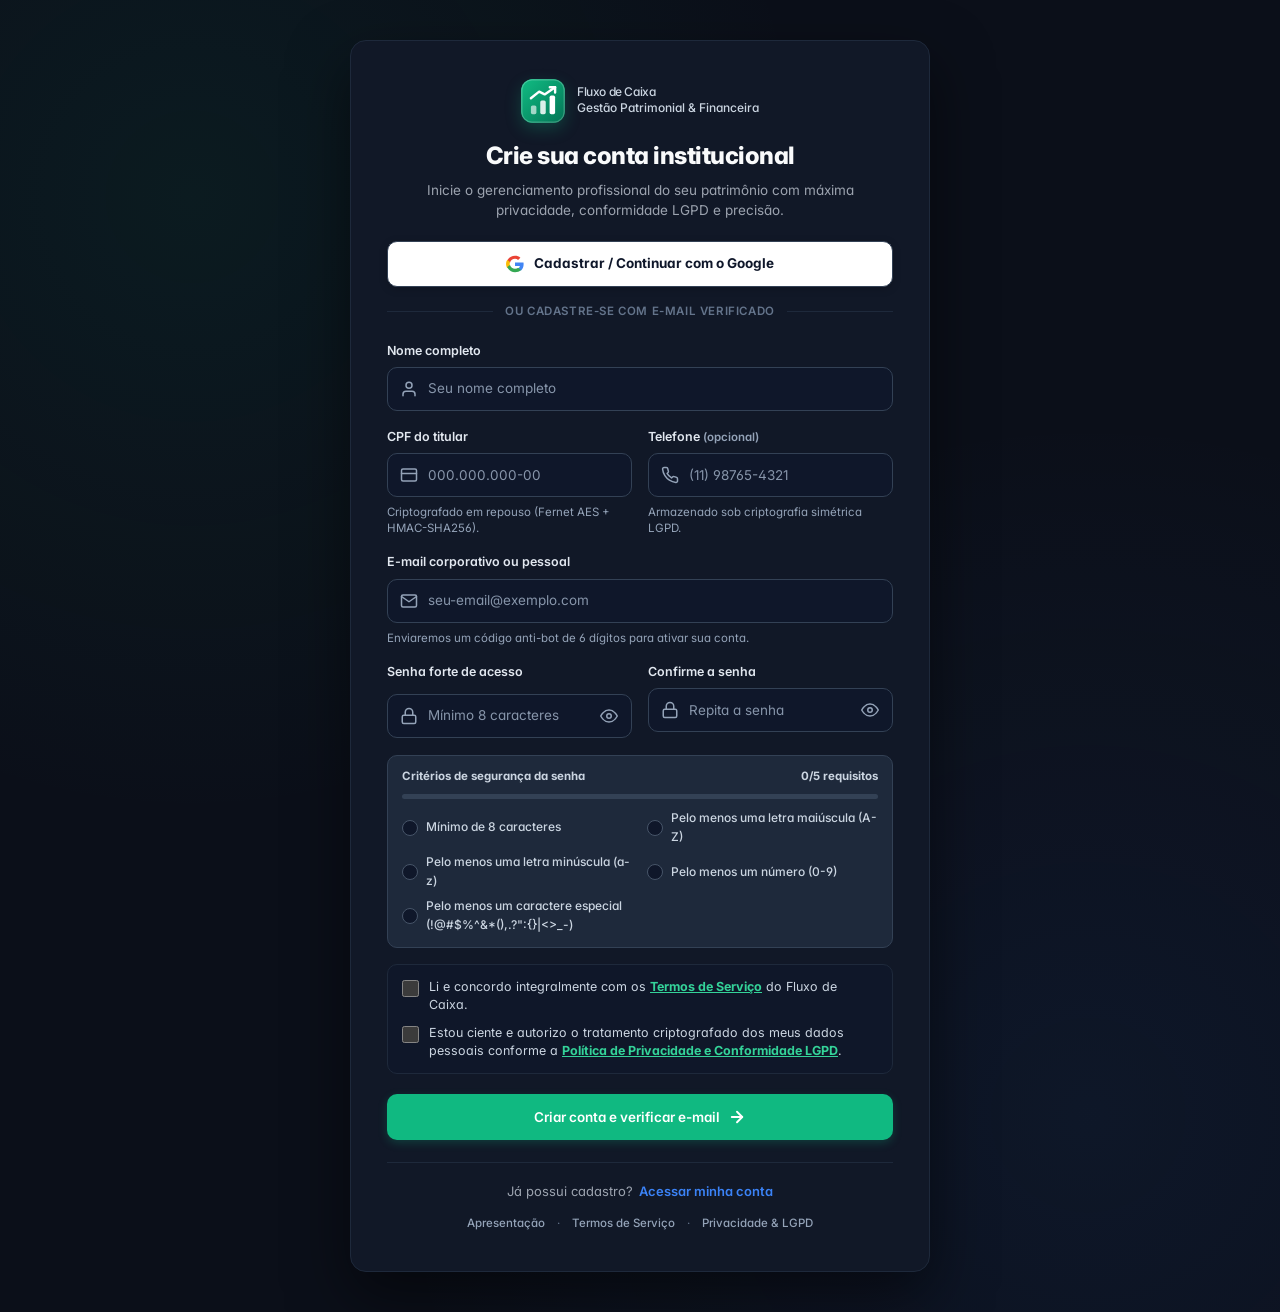
==== commit 9585536a: "feat(frontend): design system WCAG AA, hierarquia de botoes, autofill login, validacoes reativas, si" ====
--- a/frontend/cadastro.html
+++ b/frontend/cadastro.html
@@ -9,10 +9,10 @@
     >
     <title>Fluxo de Caixa | Criar Nova Conta</title>
     <link rel="icon" href="assets/logo.svg" type="image/svg+xml">
-    <link rel="stylesheet" href="css/style.css?v=14">
-    <script src="js/api.js?v=14" defer></script>
-    <script src="js/legal.js?v=14" defer></script>
-    <script src="js/cadastro.js?v=14" defer></script>
+    <link rel="stylesheet" href="css/style.css?v=15">
+    <script src="js/api.js?v=15" defer></script>
+    <script src="js/legal.js?v=15" defer></script>
+    <script src="js/cadastro.js?v=15" defer></script>
 </head>
 <body class="login-page">
     <main class="login-shell register-shell">
@@ -21,10 +21,17 @@
                 <a href="inicio.html" class="brand center-brand" title="Voltar à página inicial">
                     <span class="brand-logo" aria-hidden="true">
                         <svg xmlns="http://www.w3.org/2000/svg" viewBox="0 0 40 40" role="img" aria-label="Fluxo de Caixa">
-                            <rect width="40" height="40" rx="10" fill="#047857"/>
-                            <rect x="9" y="24" width="5" height="8" rx="1.5" fill="#ffffff" fill-opacity="0.55"/>
-                            <rect x="17.5" y="20" width="5" height="12" rx="1.5" fill="#ffffff" fill-opacity="0.8"/>
-                            <rect x="26" y="16" width="5" height="16" rx="1.5" fill="#ffffff"/>
+                            <defs>
+                                <linearGradient id="fc_logo_register" x1="2" y1="2" x2="38" y2="38" gradientUnits="userSpaceOnUse">
+                                    <stop offset="0" stop-color="#10B981"/>
+                                    <stop offset="1" stop-color="#047857"/>
+                                </linearGradient>
+                            </defs>
+                            <rect width="40" height="40" rx="10" fill="url(#fc_logo_register)"/>
+                            <rect x="0.75" y="0.75" width="38.5" height="38.5" rx="9.25" fill="none" stroke="#FFFFFF" stroke-opacity="0.22" stroke-width="1.2"/>
+                            <rect x="9" y="24" width="5" height="8" rx="1.5" fill="#ffffff" fill-opacity="0.62"/>
+                            <rect x="17.5" y="19.5" width="5" height="12.5" rx="1.5" fill="#ffffff" fill-opacity="0.85"/>
+                            <rect x="26" y="15" width="5" height="17" rx="1.5" fill="#ffffff"/>
                             <path d="M9 17.5 L16.5 11.5 L21.5 14 L31 7.5" fill="none" stroke="#ffffff" stroke-width="2.2" stroke-linecap="round" stroke-linejoin="round"/>
                             <path d="M26.2 7.5 H31 V12.3" fill="none" stroke="#ffffff" stroke-width="2.2" stroke-linecap="round" stroke-linejoin="round"/>
                         </svg>
@@ -98,6 +105,7 @@
                                 required
                             >
                         </div>
+                        <small class="field-error" id="cpf-error" role="alert" hidden></small>
                         <span class="field-help" id="cpf-feedback">
                             Criptografado em repouso (Fernet AES + HMAC-SHA256).
                         </span>
@@ -142,6 +150,7 @@
                             required
                         >
                     </div>
+                    <small class="field-error" id="email-error" role="alert" hidden></small>
                     <span class="field-help">Enviaremos um código anti-bot de 6 dígitos para ativar sua conta.</span>
                 </div>
 
@@ -218,6 +227,7 @@
                                 </svg>
                             </button>
                         </div>
+                        <small class="field-error" id="password-confirm-error" role="alert" hidden></small>
                         <span class="field-help" id="password-confirm-feedback"></span>
                     </div>
                 </div>
@@ -238,19 +248,19 @@
                         </li>
                         <li class="password-req" data-req="maiuscula">
                             <span class="password-req-dot" aria-hidden="true"></span>
-                            Letra maiúscula (A-Z)
+                            Pelo menos uma letra maiúscula (A-Z)
                         </li>
                         <li class="password-req" data-req="minuscula">
                             <span class="password-req-dot" aria-hidden="true"></span>
-                            Letra minúscula (a-z)
+                            Pelo menos uma letra minúscula (a-z)
                         </li>
                         <li class="password-req" data-req="numero">
                             <span class="password-req-dot" aria-hidden="true"></span>
-                            Pelo menos 1 número (0-9)
+                            Pelo menos um número (0-9)
                         </li>
                         <li class="password-req" data-req="especial">
                             <span class="password-req-dot" aria-hidden="true"></span>
-                            Caractere especial (!@#$%...)
+                            Pelo menos um caractere especial (!@#$%^&amp;*(),.?&quot;:{}|&lt;&gt;_-)
                         </li>
                     </ul>
                 </div>
--- a/frontend/css/style.css
+++ b/frontend/css/style.css
@@ -5,45 +5,80 @@
    Sistema de Design Institucional (Claro, Escuro, Auth, Landing & LGPD)
 ======================================== */
 
-/* 1. Variáveis de cores, tipografia e superfícies (Tema Claro padrão) */
-:root {
-    /* Psicologia das Cores Financeiras */
-    --color-primary: #059669;            /* Verde institucional / Prosperidade */
-    --color-primary-dark: #047857;
+/* 1. Variáveis semânticas de cores, tipografia, superfícies e botões (Tema Claro — WCAG AA+) */
+:root,
+html[data-theme="light"],
+body.light-theme {
+    color-scheme: light;
+
+    /* Identidade Institucional Esmeralda */
+    --color-primary: #10b981;
+    --color-primary-dark: #059669;
+    --color-primary-text: #047857;
     --color-primary-light: #ecfdf5;
 
-    --color-blue: #2563eb;               /* Azul Confiança / Solidez */
+    --color-blue: #2563eb;
     --color-blue-dark: #1e40af;
     --color-blue-light: rgba(37, 99, 235, 0.1);
 
-    --color-background: #f4f7fb;
+    /* Superfícies do Tema Claro */
+    --bg-main: #f8fafc;
+    --bg-card: #ffffff;
+    --bg-input: #ffffff;
+    --border-input: #94a3b8;
+
+    --color-background: #f8fafc;
     --color-surface: #ffffff;
-    --color-surface-subtle: #f8fafc;
-    --color-surface-hover: #f1f5f9;
+    --color-surface-subtle: #f1f5f9;
+    --color-surface-hover: #e2e8f0;
     --color-input-bg: #ffffff;
     --color-input-focus-bg: #ffffff;
-
-    --color-text: #0f172a;               /* Alto contraste WCAG AAA */
+    --color-input-border: #94a3b8;
+
+    /* Tipografia de Alto Contraste no Tema Claro */
+    --text-primary: #0f172a;
+    --text-secondary: #475569;
+    --color-text: #0f172a;
+    --color-label: #1e293b;
     --color-text-secondary: #475569;
-    --color-text-muted: #64748b;
-    --color-border: #e2e8f0;
-    --color-border-strong: #cbd5e1;
-    --color-border-focus: #059669;
-
-    --color-income: #059669;             /* Entradas / Ganhos */
-    --color-expense: #be123c;            /* Despesas / Saídas sóbrias */
+    --color-text-muted: #475569;
+
+    /* Bordas nítidas */
+    --color-border: #cbd5e1;
+    --color-border-strong: #94a3b8;
+    --color-border-focus: #10b981;
+
+    /* Hierarquia Estrita de Botões no Tema Claro (Verde com TEXTO PRETO) */
+    --btn-primary-bg: #10b981;
+    --btn-primary-hover: #059669;
+    --btn-primary-text: #0b0f19;
+    --btn-primary-weight: 700;
+
+    --btn-secondary-bg: #ffffff;
+    --btn-secondary-hover: #f1f5f9;
+    --btn-secondary-border: #cbd5e1;
+    --btn-secondary-text: #0f172a;
+
+    --btn-logout-bg: #dc2626;
+    --btn-logout-hover: #991b1b;
+    --btn-logout-border: #b91c1c;
+    --btn-logout-text: #ffffff;
+
+    --color-income: #047857;
+    --color-expense: #be123c;
+    --color-field-error: #dc2626;
 
     --font-sans: "Inter", system-ui, -apple-system, "Segoe UI", Roboto, Arial, sans-serif;
 
     --sidebar-width: 264px;
     --radius-sm: 6px;
-    --radius-md: 10px;                   /* Padrão consistente de 10px */
+    --radius-md: 10px;
     --radius-card: 14px;
     --radius-lg: 18px;
 
-    --shadow-card: 0 2px 8px rgba(15, 23, 42, 0.04), 0 8px 24px rgba(15, 23, 42, 0.04);
-    --shadow-card-hover: 0 8px 28px rgba(15, 23, 42, 0.08);
-    --shadow-elevated: 0 20px 48px rgba(15, 23, 42, 0.16);
+    --shadow-card: 0 1px 3px rgba(15, 23, 42, 0.06), 0 6px 18px rgba(15, 23, 42, 0.04);
+    --shadow-card-hover: 0 8px 24px rgba(15, 23, 42, 0.09);
+    --shadow-elevated: 0 20px 48px rgba(15, 23, 42, 0.18);
 }
 
 /* Tema Escuro (Dark Mode) & Superfícies Institucionais de Autenticação/Landing */
@@ -51,34 +86,67 @@
 body.dark-theme,
 body.login-page,
 body.landing-page {
+    color-scheme: dark;
+
     --color-primary: #10b981;
     --color-primary-dark: #059669;
-    --color-primary-light: rgba(16, 185, 129, 0.15);
+    --color-primary-text: #34d399;
+    --color-primary-light: rgba(16, 185, 129, 0.16);
 
     --color-blue: #3b82f6;
     --color-blue-dark: #1d4ed8;
-    --color-blue-light: rgba(59, 130, 246, 0.15);
+    --color-blue-light: rgba(59, 130, 246, 0.16);
+
+    /* Superfícies do Tema Escuro */
+    --bg-main: #0b0f19;
+    --bg-card: #111827;
+    --bg-input: #0f172a;
+    --border-input: #334155;
 
     --color-background: #0b0f19;
     --color-surface: #111827;
-    --color-surface-subtle: #0f172a;
-    --color-surface-hover: #1f2937;
+    --color-surface-subtle: #1e293b;
+    --color-surface-hover: #273549;
     --color-input-bg: #0f172a;
-    --color-input-focus-bg: #111e38;
-
-    --color-text: #f3f4f6;
-    --color-text-secondary: #9ca3af;
-    --color-text-muted: #64748b;
-    --color-border: #1e293b;
-    --color-border-strong: #334155;
+    --color-input-focus-bg: #1e293b;
+    --color-input-border: #334155;
+
+    /* Tipografia de Alto Contraste no Tema Escuro */
+    --text-primary: #f8fafc;
+    --text-secondary: #cbd5e1;
+    --color-text: #f8fafc;
+    --color-label: #e2e8f0;
+    --color-text-secondary: #cbd5e1;
+    --color-text-muted: #94a3b8;
+
+    /* Bordas visíveis */
+    --color-border: #334155;
+    --color-border-strong: #475569;
     --color-border-focus: #10b981;
 
-    --color-income: #10b981;
-    --color-expense: #f43f5e;
-
-    --shadow-card: 0 8px 26px rgba(0, 0, 0, 0.35);
-    --shadow-card-hover: 0 14px 34px rgba(0, 0, 0, 0.48);
-    --shadow-elevated: 0 24px 64px rgba(0, 0, 0, 0.65);
+    /* Hierarquia Estrita de Botões no Tema Escuro (Verde com TEXTO BRANCO) */
+    --btn-primary-bg: #10b981;
+    --btn-primary-hover: #059669;
+    --btn-primary-text: #ffffff;
+    --btn-primary-weight: 600;
+
+    --btn-secondary-bg: #1e293b;
+    --btn-secondary-hover: #334155;
+    --btn-secondary-border: #475569;
+    --btn-secondary-text: #f8fafc;
+
+    --btn-logout-bg: #dc2626;
+    --btn-logout-hover: #991b1b;
+    --btn-logout-border: #b91c1c;
+    --btn-logout-text: #ffffff;
+
+    --color-income: #34d399;
+    --color-expense: #fb7185;
+    --color-field-error: #fda4af;
+
+    --shadow-card: 0 8px 26px rgba(0, 0, 0, 0.38);
+    --shadow-card-hover: 0 14px 34px rgba(0, 0, 0, 0.5);
+    --shadow-elevated: 0 24px 64px rgba(0, 0, 0, 0.68);
 }
 
 /* 2. Reset e configurações tipográficas globais */
@@ -182,12 +250,12 @@
     width: 44px;
     height: 44px;
     border-radius: 12px;
-    background: linear-gradient(135deg, #059669 0%, #047857 100%);
+    background: linear-gradient(135deg, #10b981 0%, #047857 100%);
     color: #ffffff;
     font-size: 15px;
     font-weight: 800;
     letter-spacing: -0.5px;
-    box-shadow: 0 6px 16px rgba(5, 150, 105, 0.25);
+    box-shadow: 0 6px 16px rgba(16, 185, 129, 0.25);
     overflow: hidden;
 }
 
@@ -264,16 +332,12 @@
 
 .nav-link.active {
     background: var(--color-primary-light);
-    color: var(--color-primary);
+    color: var(--color-primary-text);
     font-weight: 700;
 }
 
-html:not([data-theme="dark"]) body:not(.dark-theme) .nav-link.active {
-    color: var(--color-primary-dark);
-}
-
 .nav-link.active > span {
-    color: var(--color-primary);
+    color: var(--color-primary-text);
 }
 
 /* 6. Rodapé da Sidebar (Atalhos, Configurações e Conformidade Legal) */
@@ -424,80 +488,136 @@
     font-weight: 600;
 }
 
-/* 8. Botões padronizados (Claro e Escuro consistentes) */
-button,
+/* 8. Sistema Estrito de Botões (Claro, Escuro, Sair Vermelho, Disabled & Loading) */
 .button-primary,
-.button-secondary {
+.button-secondary,
+.btn-logout,
+#logout {
+    display: inline-flex;
+    align-items: center;
+    justify-content: center;
+    gap: 8px;
+    min-height: 42px;
+    padding: 0 16px;
     border-radius: 10px;
-    font-weight: 600;
+    font-size: 13.5px;
+    line-height: 1.2;
+    white-space: nowrap;
+    cursor: pointer;
     transition:
         background-color 0.18s ease,
         border-color 0.18s ease,
         color 0.18s ease,
         transform 0.18s ease,
-        box-shadow 0.18s ease;
+        box-shadow 0.18s ease,
+        opacity 0.18s ease;
 }
 
 .button-primary {
-    display: inline-flex;
-    align-items: center;
-    justify-content: center;
-    gap: 8px;
-    min-height: 44px;
-    padding: 10px 18px;
     border: 1px solid transparent;
-    border-radius: 10px;
-    background: var(--color-primary);
-    color: #ffffff;
-    font-size: 13.5px;
+    background: var(--btn-primary-bg);
+    color: var(--btn-primary-text);
+    font-weight: var(--btn-primary-weight);
+    box-shadow: 0 3px 10px rgba(16, 185, 129, 0.24);
+}
+
+.button-primary:hover:not(:disabled) {
+    background: var(--btn-primary-hover);
+    color: var(--btn-primary-text);
+    box-shadow: 0 6px 16px rgba(16, 185, 129, 0.34);
+    transform: translateY(-1px);
+}
+
+.button-primary:focus-visible {
+    outline: 3px solid rgba(16, 185, 129, 0.45);
+    outline-offset: 2px;
+}
+
+.button-primary:active:not(:disabled) {
+    transform: translateY(0);
+}
+
+.button-secondary {
+    border: 1px solid var(--btn-secondary-border);
+    background: var(--btn-secondary-bg);
+    color: var(--btn-secondary-text);
+    font-weight: 600;
+    box-shadow: 0 1px 2px rgba(15, 23, 42, 0.04);
+}
+
+.button-secondary:hover:not(:disabled) {
+    border-color: var(--color-border-strong);
+    background: var(--btn-secondary-hover);
+    color: var(--btn-secondary-text);
+    transform: translateY(-1px);
+}
+
+.button-secondary:focus-visible {
+    outline: 3px solid rgba(16, 185, 129, 0.38);
+    outline-offset: 2px;
+}
+
+.button-secondary:active:not(:disabled) {
+    transform: translateY(0);
+}
+
+/* Botão Sair (Logout): SEMPRE VERMELHO com TEXTO BRANCO em todos os temas */
+.btn-logout,
+#logout {
+    border: 1px solid var(--btn-logout-border);
+    background: var(--btn-logout-bg);
+    color: var(--btn-logout-text) !important;
     font-weight: 700;
-    box-shadow: 0 4px 12px rgba(5, 150, 105, 0.24);
-}
-
-.button-primary:hover {
-    background: var(--color-primary-dark);
-    box-shadow: 0 6px 16px rgba(5, 150, 105, 0.32);
+    box-shadow: 0 3px 10px rgba(220, 38, 38, 0.22);
+}
+
+.btn-logout:hover:not(:disabled),
+#logout:hover:not(:disabled) {
+    background: var(--btn-logout-hover);
+    border-color: var(--btn-logout-hover);
+    color: #ffffff !important;
+    box-shadow: 0 6px 16px rgba(220, 38, 38, 0.32);
     transform: translateY(-1px);
 }
 
-.button-primary:active {
+.btn-logout:focus-visible,
+#logout:focus-visible {
+    outline: 3px solid rgba(220, 38, 38, 0.45);
+    outline-offset: 2px;
+}
+
+.btn-logout:active:not(:disabled),
+#logout:active:not(:disabled) {
     transform: translateY(0);
 }
 
-.button-secondary {
-    display: inline-flex;
-    align-items: center;
-    justify-content: center;
-    gap: 8px;
-    min-height: 42px;
-    padding: 9px 16px;
-    border: 1px solid var(--color-border);
-    border-radius: 10px;
-    background: var(--color-surface);
-    color: var(--color-text);
-    font-size: 13px;
-    font-weight: 600;
-    box-shadow: 0 1px 2px rgba(15, 23, 42, 0.03);
-}
-
-.button-secondary:hover {
-    border-color: var(--color-border-strong);
-    background: var(--color-surface-hover);
-    color: var(--color-text);
-}
-
-body.login-page .button-secondary,
-body.landing-page .button-secondary {
-    background: rgba(255, 255, 255, 0.05);
-    color: #e2e8f0;
-    border-color: #1e293b;
-}
-
-body.login-page .button-secondary:hover,
-body.landing-page .button-secondary:hover {
-    background: rgba(255, 255, 255, 0.1);
-    border-color: #334155;
-    color: #ffffff;
+/* Estados :disabled e .is-loading acessíveis */
+.button-primary:disabled,
+.button-secondary:disabled,
+.button-danger:disabled,
+.btn-logout:disabled,
+#logout:disabled {
+    opacity: 0.6;
+    cursor: not-allowed;
+    transform: none !important;
+    box-shadow: none;
+}
+
+.is-loading {
+    position: relative;
+    cursor: wait !important;
+}
+
+.is-loading::before {
+    content: "";
+    display: inline-block;
+    width: 14px;
+    height: 14px;
+    border: 2px solid currentColor;
+    border-right-color: transparent;
+    border-radius: 50%;
+    animation: spin 0.7s linear infinite;
+    flex-shrink: 0;
 }
 
 /* 9. Cartões de resumo ("Boxes" refinadas com alinhamento, padding e sombra) */
@@ -868,7 +988,7 @@
 .form-field label {
     font-size: 12.5px;
     font-weight: 600;
-    color: var(--color-text);
+    color: var(--color-label);
 }
 
 .field-label-row {
@@ -901,15 +1021,23 @@
     line-height: 1.4;
 }
 
+/* Padronização unificada de inputs (email, password, text, tel, number, date, month) e textarea */
 .form-field input,
+.form-field input[type="email"],
+.form-field input[type="password"],
+.form-field input[type="text"],
+.form-field input[type="tel"],
+.form-field input[type="number"],
+.form-field input[type="date"],
+.form-field input[type="month"],
 .form-field textarea {
     width: 100%;
     min-height: 44px;
     padding: 10px 14px;
-    border: 1px solid var(--color-border);
+    border: 1px solid var(--border-input);
     border-radius: 10px;
-    background: var(--color-input-bg);
-    color: var(--color-text);
+    background-color: var(--bg-input);
+    color: var(--text-primary);
     font-size: 13.5px;
     transition:
         border-color 0.18s ease,
@@ -917,10 +1045,24 @@
         background-color 0.18s ease;
 }
 
+/* Correção definitiva de autofill do navegador (ex.: campo de e-mail no login e cadastro) */
+input:-webkit-autofill,
+input:-webkit-autofill:hover,
+input:-webkit-autofill:focus,
+input:-webkit-autofill:active {
+    -webkit-box-shadow: 0 0 0 1000px var(--bg-input) inset !important;
+    box-shadow: 0 0 0 1000px var(--bg-input) inset !important;
+    -webkit-text-fill-color: var(--text-primary) !important;
+    caret-color: var(--text-primary) !important;
+    border-color: var(--border-input) !important;
+    border-radius: 10px;
+    transition: background-color 9999s ease-out 0s;
+}
+
 .form-field input::placeholder,
 .form-field textarea::placeholder {
     color: var(--color-text-muted);
-    opacity: 0.85;
+    opacity: 0.9;
 }
 
 .form-field input:hover,
@@ -932,18 +1074,33 @@
 .form-field textarea:focus {
     outline: none;
     border-color: var(--color-border-focus);
-    box-shadow: 0 0 0 3px rgba(16, 185, 129, 0.2);
-    background: var(--color-input-focus-bg);
-}
-
-/* Estados visuais de validação em tempo real (ex.: CPF e confirmação de senha) */
+    box-shadow: 0 0 0 3px rgba(16, 185, 129, 0.22);
+    background-color: var(--color-input-focus-bg);
+}
+
+/* Estados visuais de validação em tempo real (CPF, E-mail e Confirmação de Senha) */
 .form-field input.input-valid {
-    border-color: #10b981;
+    border-color: #10b981 !important;
 }
 
 .form-field input.input-invalid {
-    border-color: #f43f5e;
-    box-shadow: 0 0 0 3px rgba(244, 63, 94, 0.14);
+    border-color: #ef4444 !important;
+    box-shadow: 0 0 0 3px rgba(239, 68, 68, 0.16);
+}
+
+small.field-error,
+.field-error {
+    display: block;
+    font-size: 12px;
+    font-weight: 600;
+    line-height: 1.38;
+    color: var(--color-field-error);
+}
+
+small.field-error[hidden],
+.field-error[hidden],
+.field-error:empty {
+    display: none !important;
 }
 
 .field-feedback {
@@ -953,7 +1110,7 @@
 }
 
 .field-feedback.is-valid {
-    color: #10b981;
+    color: #34d399;
 }
 
 html:not([data-theme="dark"]) body:not(.dark-theme):not(.login-page) .field-feedback.is-valid {
@@ -961,11 +1118,11 @@
 }
 
 .field-feedback.is-invalid {
-    color: #f43f5e;
+    color: #fda4af;
 }
 
 html:not([data-theme="dark"]) body:not(.dark-theme):not(.login-page) .field-feedback.is-invalid {
-    color: #be123c;
+    color: #dc2626;
 }
 
 /* Wrappers de Ícones e Visibilidade de Senha */
@@ -1007,6 +1164,7 @@
     right: 6px;
     top: 50%;
     transform: translateY(-50%);
+    z-index: 2;
     display: inline-flex;
     align-items: center;
     justify-content: center;
@@ -1594,18 +1752,18 @@
 
 .password-checklist-grid {
     display: grid;
-    grid-template-columns: repeat(auto-fit, minmax(195px, 1fr));
-    gap: 6px 12px;
+    grid-template-columns: repeat(auto-fit, minmax(215px, 1fr));
+    gap: 7px 14px;
     list-style: none;
 }
 
 .password-req {
     display: flex;
     align-items: center;
-    gap: 7px;
-    font-size: 11.5px;
+    gap: 8px;
+    font-size: 12px;
     font-weight: 500;
-    color: var(--color-text-muted);
+    color: var(--color-text-secondary);
     transition: color 0.18s ease;
 }
 
@@ -1614,10 +1772,11 @@
     align-items: center;
     justify-content: center;
     flex-shrink: 0;
-    width: 15px;
-    height: 15px;
+    width: 16px;
+    height: 16px;
     border-radius: 50%;
     border: 1.5px solid var(--color-border-strong);
+    background: var(--bg-input);
     font-size: 10px;
     font-weight: 800;
     color: transparent;
@@ -1625,8 +1784,8 @@
 }
 
 .password-req.is-met {
-    color: #10b981;
-    font-weight: 600;
+    color: #34d399;
+    font-weight: 700;
 }
 
 html:not([data-theme="dark"]) body:not(.dark-theme):not(.login-page) .password-req.is-met {
@@ -1634,9 +1793,9 @@
 }
 
 .password-req.is-met .password-req-dot {
-    background: rgba(16, 185, 129, 0.2);
+    background: #10b981;
     border-color: #10b981;
-    color: #10b981;
+    color: #0b0f19;
 }
 
 /* Caixas de Seleção Obrigatórias (Termos de Serviço & LGPD) */
@@ -1975,7 +2134,7 @@
 
 .landing-features-grid {
     display: grid;
-    grid-template-columns: repeat(auto-fit, minmax(260px, 1fr));
+    grid-template-columns: repeat(3, minmax(0, 1fr));
     gap: 20px;
 }
 
@@ -2309,20 +2468,25 @@
 }
 
 .button-small {
+    display: inline-flex;
+    align-items: center;
+    justify-content: center;
+    gap: 5px;
     min-height: 32px;
     padding: 0 11px;
-    border: 1px solid var(--color-border);
+    border: 1px solid var(--btn-secondary-border);
     border-radius: 8px;
-    background: var(--color-surface);
-    color: var(--color-text);
+    background: var(--btn-secondary-bg);
+    color: var(--btn-secondary-text);
     font-size: 11.5px;
     font-weight: 600;
-    transition: background 0.15s ease, border-color 0.15s ease;
-}
-
-.button-small:hover {
-    background: var(--color-surface-hover);
+    transition: background 0.15s ease, border-color 0.15s ease, color 0.15s ease;
+}
+
+.button-small:hover:not(:disabled) {
+    background: var(--btn-secondary-hover);
     border-color: var(--color-border-strong);
+    color: var(--btn-secondary-text);
 }
 
 .button-danger {
@@ -2330,7 +2494,7 @@
     border-color: #fecaca;
 }
 
-.button-danger:hover {
+.button-danger:hover:not(:disabled) {
     background: #fef2f2;
     border-color: #fca5a5;
 }
@@ -2461,36 +2625,61 @@
     color: var(--color-text-secondary);
 }
 
-/* Perfil do usuário na barra lateral */
+/* Cartão interativo unificado do usuário & Configurações na barra lateral (#user-profile-badge) */
 .sidebar-user {
     display: flex;
     align-items: center;
+    justify-content: space-between;
     gap: 10px;
-    margin-top: auto;
-    margin-bottom: 12px;
+    width: 100%;
+    min-height: 62px;
+    margin-bottom: 6px;
     padding: 10px 12px;
     border: 1px solid var(--color-border);
-    border-radius: 11px;
+    border-radius: 12px;
     background: var(--color-surface-subtle);
+    color: var(--color-text);
+    text-decoration: none;
+    cursor: pointer;
+    transition:
+        background-color 0.18s ease,
+        border-color 0.18s ease,
+        box-shadow 0.18s ease,
+        transform 0.18s ease;
+}
+
+.sidebar-user:hover {
+    background: var(--color-surface-hover);
+    border-color: var(--color-primary);
+    box-shadow: var(--shadow-card);
+    transform: translateY(-1px);
+}
+
+.sidebar-user.active {
+    background: var(--color-primary-light);
+    border-color: var(--color-primary);
 }
 
 .sidebar-user-avatar {
     display: grid;
     place-items: center;
     flex-shrink: 0;
-    width: 34px;
-    height: 34px;
+    width: 36px;
+    height: 36px;
     border-radius: 50%;
-    background: var(--color-primary-light);
-    color: var(--color-primary);
+    background: linear-gradient(135deg, #10b981 0%, #047857 100%);
+    color: #ffffff;
     font-size: 13px;
     font-weight: 800;
+    box-shadow: 0 3px 8px rgba(16, 185, 129, 0.28);
 }
 
 .sidebar-user-info {
+    flex: 1;
     min-width: 0;
     display: flex;
     flex-direction: column;
+    gap: 1px;
 }
 
 .sidebar-user-info strong {
@@ -2498,15 +2687,49 @@
     text-overflow: ellipsis;
     white-space: nowrap;
     font-size: 12.5px;
+    font-weight: 700;
     color: var(--color-text);
 }
 
-.sidebar-user-info span {
+.sidebar-user-info > span#user-email {
     overflow: hidden;
     text-overflow: ellipsis;
     white-space: nowrap;
     color: var(--color-text-secondary);
     font-size: 11px;
+    font-weight: 500;
+}
+
+.sidebar-user-action {
+    display: inline-flex;
+    align-items: center;
+    gap: 4px;
+    margin-top: 2px;
+    font-size: 11px;
+    font-weight: 700;
+    color: var(--color-primary-text) !important;
+}
+
+.sidebar-user-gear {
+    display: inline-flex !important;
+    align-items: center;
+    justify-content: center;
+    flex-shrink: 0;
+    width: 30px !important;
+    height: 30px !important;
+    border-radius: 8px;
+    border: 1px solid var(--color-border);
+    background: var(--color-surface);
+    color: var(--color-text-secondary);
+    transition: transform 0.22s ease, color 0.18s ease, border-color 0.18s ease, background-color 0.18s ease;
+}
+
+.sidebar-user:hover .sidebar-user-gear,
+.sidebar-user.active .sidebar-user-gear {
+    color: var(--color-primary-text);
+    border-color: var(--color-primary);
+    background: var(--color-primary-light);
+    transform: rotate(28deg);
 }
 
 .sidebar-user + .sidebar-footer {
@@ -2633,20 +2856,25 @@
 }
 
 button.button-danger {
-    min-height: 44px;
-    padding: 0 18px;
-    border: 1px solid #fca5a5;
+    display: inline-flex;
+    align-items: center;
+    justify-content: center;
+    gap: 8px;
+    min-height: 42px;
+    padding: 0 16px;
+    border: 1px solid #b91c1c;
     border-radius: 10px;
     background: #dc2626;
     color: #ffffff;
-    font-size: 13px;
+    font-size: 13.5px;
     font-weight: 700;
-    transition: background 0.2s ease, border-color 0.2s ease;
-}
-
-button.button-danger:hover {
-    background: #b91c1c;
-    border-color: #b91c1c;
+    transition: background 0.18s ease, border-color 0.18s ease, transform 0.18s ease;
+}
+
+button.button-danger:hover:not(:disabled) {
+    background: #991b1b;
+    border-color: #991b1b;
+    color: #ffffff;
 }
 
 button.button-small.button-danger {
@@ -2700,14 +2928,14 @@
     width: 100%;
     min-height: 44px;
     padding: 10px 40px 10px 14px;
-    border: 1px solid var(--color-border);
+    border: 1px solid var(--border-input);
     border-radius: 10px;
-    background-color: var(--color-input-bg);
+    background-color: var(--bg-input);
     background-image: url("data:image/svg+xml,%3Csvg xmlns='http://www.w3.org/2000/svg' width='16' height='16' viewBox='0 0 24 24' fill='none' stroke='%2364748b' stroke-width='2.2' stroke-linecap='round' stroke-linejoin='round'%3E%3Cpolyline points='6 9 12 15 18 9'%3E%3C/polyline%3E%3C/svg%3E");
     background-repeat: no-repeat;
     background-position: right 13px center;
     background-size: 16px 16px;
-    color: var(--color-text);
+    color: var(--text-primary);
     font-size: 13.5px;
     font-weight: 500;
     line-height: 1.4;
@@ -2773,10 +3001,10 @@
     width: 100%;
     min-height: 44px;
     padding: 10px 14px;
-    border: 1px solid var(--color-border);
+    border: 1px solid var(--border-input);
     border-radius: 10px;
-    background-color: var(--color-input-bg);
-    color: var(--color-text);
+    background-color: var(--bg-input);
+    color: var(--text-primary);
     font-size: 13.5px;
     font-weight: 500;
     line-height: 1.4;
@@ -3030,7 +3258,8 @@
 .button-icon {
     display: inline-block;
     vertical-align: middle;
-    margin-right: 6px;
+    flex-shrink: 0;
+    margin-right: 0;
 }
 
 /* =========================================================
@@ -3373,7 +3602,7 @@
 }
 
 /* =========================================================
-   RESPONSIVIDADE (DESKTOP, TABLET E MOBILE)
+   RESPONSIVIDADE (DESKTOP 1440px/1024px, TABLET 768px E MOBILE 375px/320px)
 ========================================================= */
 
 @media (max-width: 1200px) {
@@ -3391,6 +3620,12 @@
 
     .content-grid {
         grid-template-columns: minmax(0, 1fr);
+    }
+}
+
+@media (max-width: 1024px) {
+    .landing-features-grid {
+        grid-template-columns: repeat(2, minmax(0, 1fr));
     }
 }
 
@@ -3415,8 +3650,10 @@
     }
 }
 
-@media (max-width: 700px) {
-    :root {
+@media (max-width: 768px) {
+    :root,
+    html[data-theme="light"],
+    body.light-theme {
         --sidebar-width: 0px;
     }
 
@@ -3478,7 +3715,57 @@
     }
 
     .topbar-actions .button-primary,
-    .topbar-actions .button-secondary {
+    .topbar-actions .button-secondary,
+    .topbar-actions .btn-logout,
+    .topbar-actions #logout {
+        width: 100%;
+    }
+
+    .landing-navbar-inner {
+        flex-wrap: wrap;
+        padding: 12px 0;
+        gap: 12px;
+    }
+
+    .landing-nav-actions {
+        width: 100%;
+        display: grid;
+        grid-template-columns: repeat(auto-fit, minmax(130px, 1fr));
+        gap: 8px;
+    }
+
+    .landing-nav-actions .button-primary,
+    .landing-nav-actions .button-secondary {
+        width: 100%;
+        padding: 0 12px;
+        font-size: 12.5px;
+    }
+
+    .landing-hero {
+        padding: 48px 0 44px;
+    }
+
+    .landing-cta-group {
+        flex-direction: column;
+        align-items: stretch;
+    }
+
+    .landing-cta-group .button-primary,
+    .landing-cta-group .button-secondary {
+        width: 100%;
+    }
+
+    .budget-form {
+        grid-template-columns: minmax(0, 1fr);
+    }
+
+    .budget-form .button-primary {
+        width: 100%;
+    }
+
+    .filter-actions {
+        display: grid;
+        grid-template-columns: repeat(2, minmax(0, 1fr));
         width: 100%;
     }
 
@@ -3509,14 +3796,16 @@
     }
 }
 
-@media (max-width: 600px) {
+@media (max-width: 640px) {
+    .landing-features-grid,
     .form-row-2col,
     .preview-kpi-grid {
-        grid-template-columns: 1fr;
-    }
-
-    .register-card {
-        padding: 28px 20px;
+        grid-template-columns: minmax(0, 1fr);
+    }
+
+    .register-card,
+    .login-card {
+        padding: 26px 18px;
     }
 
     .otp-email-row {
@@ -3534,10 +3823,27 @@
     }
 }
 
-@media (max-width: 360px) {
+@media (max-width: 380px) {
+    .landing-container {
+        width: calc(100% - 24px);
+    }
+
     .navigation,
-    .summary-grid {
+    .summary-grid,
+    .landing-nav-actions,
+    .filter-actions {
         grid-template-columns: minmax(0, 1fr);
+    }
+
+    .panel-header-actions {
+        width: 100%;
+        flex-direction: column;
+        align-items: stretch;
+    }
+
+    .panel-header-actions .button-primary,
+    .panel-header-actions .button-secondary {
+        width: 100%;
     }
 }
 
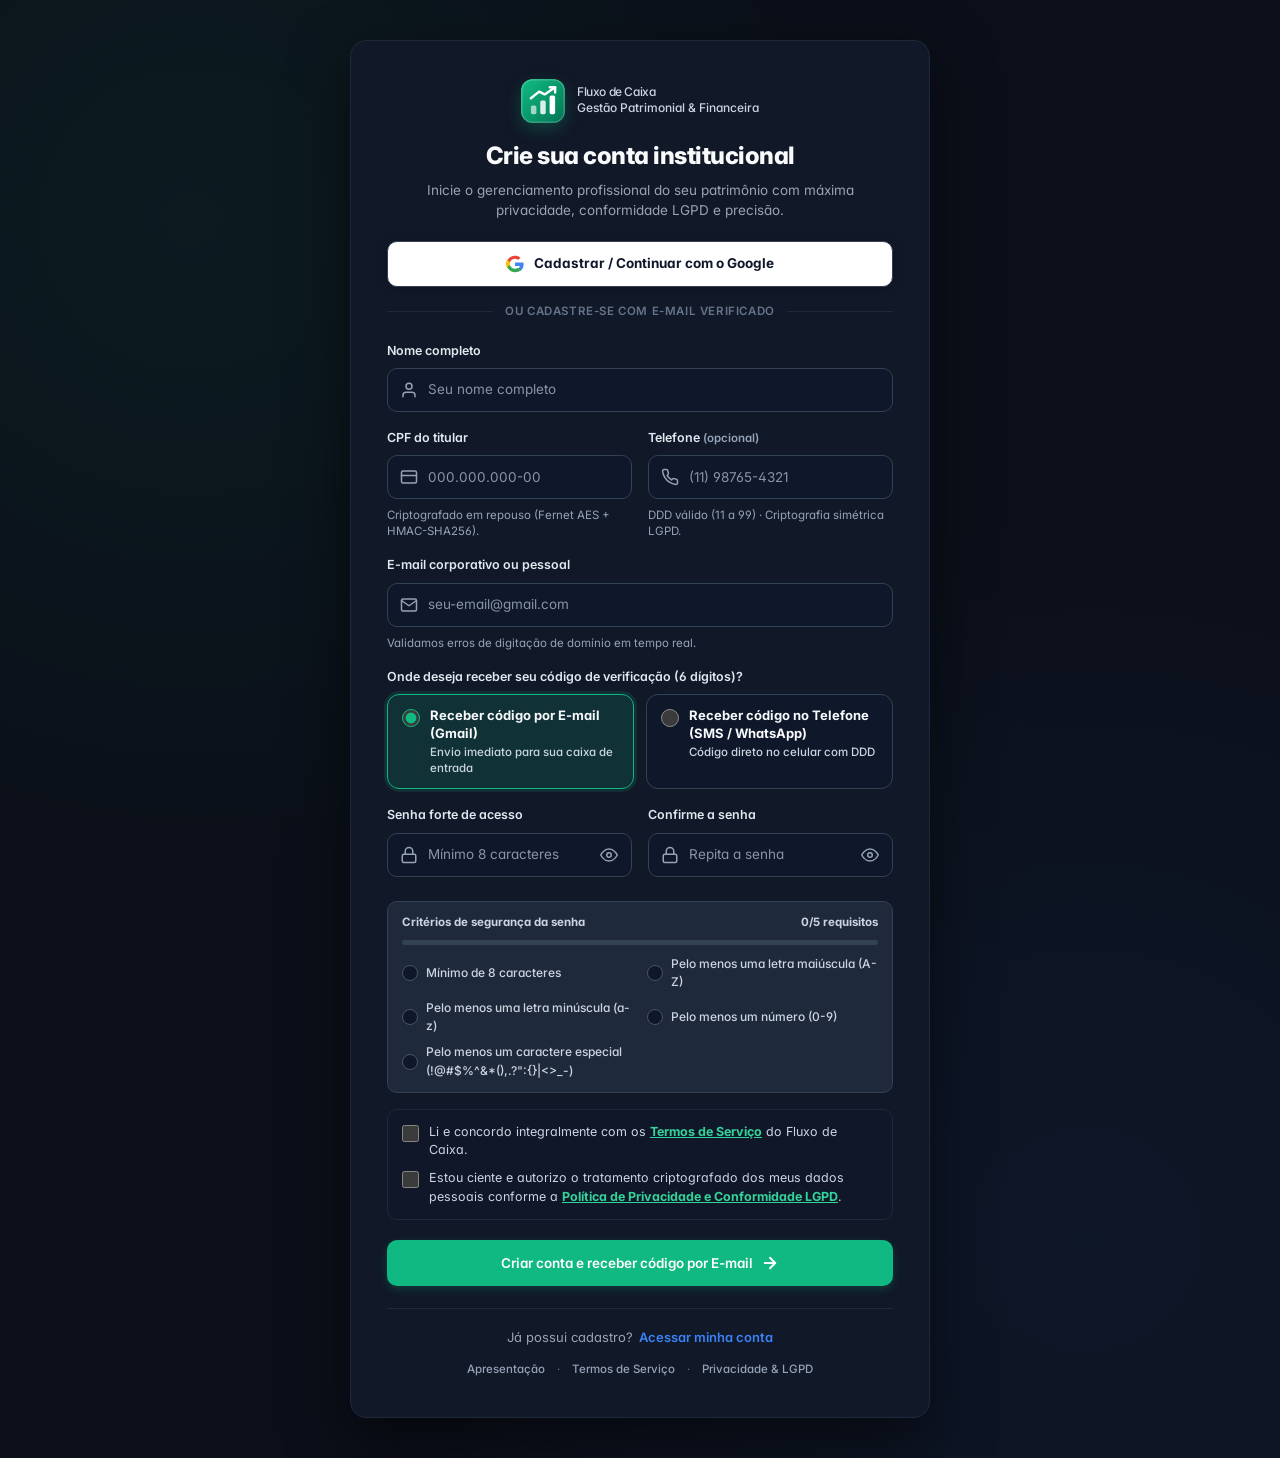
==== commit 86d1d763: "feat(auth): Google OAuth 2.0 completo, OTP multi-canal (E-mail/SMS/WhatsApp) com contingência e vali" ====
--- a/frontend/cadastro.html
+++ b/frontend/cadastro.html
@@ -9,10 +9,10 @@
     >
     <title>Fluxo de Caixa | Criar Nova Conta</title>
     <link rel="icon" href="assets/logo.svg" type="image/svg+xml">
-    <link rel="stylesheet" href="css/style.css?v=15">
-    <script src="js/api.js?v=15" defer></script>
-    <script src="js/legal.js?v=15" defer></script>
-    <script src="js/cadastro.js?v=15" defer></script>
+    <link rel="stylesheet" href="css/style.css?v=18">
+    <script src="js/api.js?v=18" defer></script>
+    <script src="js/legal.js?v=18" defer></script>
+    <script src="js/cadastro.js?v=18" defer></script>
 </head>
 <body class="login-page">
     <main class="login-shell register-shell">
@@ -113,7 +113,7 @@
 
                     <div class="form-field">
                         <label for="register-phone">
-                            Telefone <span class="field-optional">(opcional)</span>
+                            Telefone <span class="field-optional" id="register-phone-optional">(opcional)</span>
                         </label>
                         <div class="input-icon-wrapper">
                             <svg class="field-icon" viewBox="0 0 24 24" fill="none" stroke="currentColor" stroke-width="2" stroke-linecap="round" stroke-linejoin="round" aria-hidden="true">
@@ -125,11 +125,12 @@
                                 type="tel"
                                 inputmode="tel"
                                 autocomplete="tel"
-                                maxlength="32"
+                                maxlength="20"
                                 placeholder="(11) 98765-4321"
                             >
                         </div>
-                        <span class="field-help">Armazenado sob criptografia simétrica LGPD.</span>
+                        <small class="field-error" id="phone-error" role="alert" hidden></small>
+                        <span class="field-help">DDD válido (11 a 99) · Criptografia simétrica LGPD.</span>
                     </div>
                 </div>
 
@@ -146,12 +147,45 @@
                             type="email"
                             autocomplete="email"
                             maxlength="100"
-                            placeholder="seu-email@exemplo.com"
+                            placeholder="seu-email@gmail.com"
                             required
                         >
                     </div>
                     <small class="field-error" id="email-error" role="alert" hidden></small>
-                    <span class="field-help">Enviaremos um código anti-bot de 6 dígitos para ativar sua conta.</span>
+                    <span class="field-help">Validamos erros de digitação de domínio em tempo real.</span>
+                </div>
+
+                <!-- Seletor Elegante de Canal de Verificação (E-mail Gmail ou Telefone SMS/WhatsApp) -->
+                <div class="form-field verification-channel-group" role="radiogroup" aria-labelledby="register-channel-label">
+                    <label id="register-channel-label">Onde deseja receber seu código de verificação (6 dígitos)?</label>
+                    <div class="channel-selector-grid">
+                        <label class="channel-option-card is-selected" for="channel-email">
+                            <input
+                                type="radio"
+                                id="channel-email"
+                                name="canal_verificacao"
+                                value="email"
+                                checked
+                            >
+                            <span class="channel-option-content">
+                                <span class="channel-option-title">Receber código por E-mail (Gmail)</span>
+                                <span class="channel-option-desc">Envio imediato para sua caixa de entrada</span>
+                            </span>
+                        </label>
+
+                        <label class="channel-option-card" for="channel-phone">
+                            <input
+                                type="radio"
+                                id="channel-phone"
+                                name="canal_verificacao"
+                                value="telefone"
+                            >
+                            <span class="channel-option-content">
+                                <span class="channel-option-title">Receber código no Telefone (SMS / WhatsApp)</span>
+                                <span class="channel-option-desc">Código direto no celular com DDD</span>
+                            </span>
+                        </label>
+                    </div>
                 </div>
 
                 <div class="form-row-2col">
@@ -293,7 +327,7 @@
                 ></p>
 
                 <button class="button-primary login-submit" type="submit" id="register-submit-btn">
-                    <span>Criar conta e verificar e-mail</span>
+                    <span id="register-submit-label">Criar conta e receber código</span>
                     <svg width="18" height="18" viewBox="0 0 24 24" fill="none" stroke="currentColor" stroke-width="2.5" stroke-linecap="round" stroke-linejoin="round" aria-hidden="true">
                         <line x1="5" y1="12" x2="19" y2="12"></line>
                         <polyline points="12 5 19 12 12 19"></polyline>
@@ -316,14 +350,14 @@
         </section>
     </main>
 
-    <!-- Modal Anti-Bot: Verificação de E-mail com Código OTP Descartável -->
+    <!-- Modal Multi-Canal Anti-Bot: Verificação com Código OTP de 6 Dígitos (E-mail ou Telefone) -->
     <dialog class="form-dialog" id="verify-email-dialog" aria-labelledby="verify-email-title">
         <form id="verify-email-form" class="dialog-form" novalidate>
             <div class="dialog-header">
                 <div>
-                    <h2 id="verify-email-title">Verifique seu e-mail</h2>
-                    <p>
-                        Enviamos um código anti-bot de 6 dígitos para
+                    <h2 id="verify-email-title">Verifique seu código de acesso</h2>
+                    <p id="verify-email-subtitle">
+                        Enviamos um código de 6 dígitos para
                         <strong id="verify-email-display">—</strong>. Digite-o abaixo para ativar seu acesso definitivo.
                     </p>
                 </div>
@@ -333,6 +367,19 @@
                     id="verify-email-close"
                     aria-label="Fechar janela"
                 >&times;</button>
+            </div>
+
+            <!-- Aviso Visual Amigável de Contingência (quando servidor Render ainda não possui SMTP/SMS ativo) -->
+            <div class="otp-contingency-banner" id="verify-contingency-banner" role="status" aria-live="polite" hidden>
+                <div class="otp-contingency-text">
+                    <strong>Modo de Contingência Ativo:</strong> o provedor externo de envio ainda não está ativo neste servidor. Utilize o código de verificação gerado abaixo para concluir agora:
+                </div>
+                <div class="otp-contingency-code-row">
+                    <code class="otp-contingency-code" id="verify-contingency-code">000000</code>
+                    <button type="button" class="button-secondary button-small" id="verify-fill-contingency-btn">
+                        Preencher código
+                    </button>
+                </div>
             </div>
 
             <div class="form-field">
@@ -348,9 +395,47 @@
                     placeholder="000000"
                     required
                 >
-                <span class="field-help">
-                    Código temporário e de uso único, válido por 15 minutos. Verifique também a pasta de spam.
+                <span class="field-help" id="verify-otp-help">
+                    Código temporário e de uso único, válido por 15 minutos. Verifique também a pasta de spam ou SMS/WhatsApp.
                 </span>
+            </div>
+
+            <!-- Campo rápido de telefone caso o usuário troque de Gmail para Telefone sem ter preenchido antes -->
+            <div class="otp-inline-phone-box" id="verify-inline-phone-box" hidden>
+                <div class="form-field">
+                    <label for="verify-inline-phone">Informe seu celular com DDD para receber via SMS / WhatsApp</label>
+                    <div class="otp-email-row">
+                        <input
+                            id="verify-inline-phone"
+                            type="tel"
+                            inputmode="tel"
+                            maxlength="20"
+                            placeholder="(11) 98765-4321"
+                        >
+                        <button type="button" class="button-secondary otp-send-btn" id="verify-inline-phone-send">
+                            Enviar SMS
+                        </button>
+                    </div>
+                    <small class="field-error" id="verify-inline-phone-error" role="alert" hidden></small>
+                </div>
+            </div>
+
+            <!-- Ações rápidas: Reenviar com contador de 60s e Trocar Canal (Gmail <-> Telefone) -->
+            <div class="otp-quick-actions">
+                <button
+                    type="button"
+                    class="button-secondary otp-resend-btn"
+                    id="resend-verification-btn"
+                >
+                    Reenviar código
+                </button>
+                <button
+                    type="button"
+                    class="otp-switch-channel-btn"
+                    id="switch-verification-channel-btn"
+                >
+                    Não recebeu no Gmail? Enviar código para o meu Telefone
+                </button>
             </div>
 
             <p
@@ -361,13 +446,6 @@
             ></p>
 
             <div class="dialog-actions">
-                <button
-                    type="button"
-                    class="button-secondary"
-                    id="resend-verification-btn"
-                >
-                    Reenviar código
-                </button>
                 <button
                     type="submit"
                     class="button-primary"
--- a/frontend/css/style.css
+++ b/frontend/css/style.css
@@ -981,8 +981,13 @@
    ==================================================================== */
 
 .form-field {
-    display: grid;
-    gap: 7px;
+    display: flex;
+    flex-direction: column;
+    justify-content: flex-start;
+    align-items: stretch;
+    gap: 8px;
+    min-width: 0;
+    width: 100%;
 }
 
 .form-field label {
@@ -1568,6 +1573,7 @@
 .form-row-2col {
     display: grid;
     grid-template-columns: 1fr 1fr;
+    align-items: start;
     gap: 16px;
 }
 
@@ -2426,9 +2432,12 @@
 
 .filter-bar {
     display: grid;
-    grid-template-columns: repeat(auto-fit, minmax(165px, 1fr));
-    gap: 14px;
+    grid-template-columns: minmax(190px, 1.3fr) minmax(145px, 1fr) minmax(145px, 1fr) minmax(200px, 1.3fr) auto;
+    gap: 16px;
     align-items: end;
+    width: 100%;
+    min-width: 0;
+    box-sizing: border-box;
     margin-bottom: 22px;
     padding: 18px;
     border: 1px solid var(--color-border);
@@ -2436,10 +2445,83 @@
     background: var(--color-surface-subtle);
 }
 
+#custom-report-form,
+.report-filter-bar {
+    display: grid;
+    grid-template-columns: minmax(190px, 1.3fr) minmax(145px, 1fr) minmax(145px, 1fr) minmax(200px, 1.3fr) auto;
+    gap: 16px;
+    align-items: end;
+}
+
+#movements-filter-form,
+.movements-filter-bar {
+    display: grid;
+    grid-template-columns: minmax(180px, 1.25fr) minmax(170px, 1.15fr) minmax(145px, 1fr) minmax(145px, 1fr) auto;
+    gap: 16px;
+    align-items: end;
+}
+
+.filter-group,
+.filter-bar .form-field,
+.budget-form .form-field {
+    display: flex;
+    flex-direction: column;
+    gap: 8px;
+    min-width: 0;
+    width: 100%;
+}
+
+.filter-group label,
+.filter-bar .form-field label,
+.budget-form .form-field label {
+    display: block;
+    min-width: 0;
+    max-width: 100%;
+    overflow: hidden;
+    text-overflow: ellipsis;
+    white-space: nowrap;
+}
+
+.filter-bar select,
+.filter-bar input[type="date"],
+.filter-bar input[type="month"],
+.filter-bar input[type="number"],
+.filter-bar input,
+.budget-form select,
+.budget-form input[type="date"],
+.budget-form input[type="month"],
+.budget-form input[type="number"],
+.budget-form input {
+    width: 100%;
+    max-width: 100%;
+    min-width: 0;
+    height: 44px;
+    min-height: 44px;
+    box-sizing: border-box;
+    text-overflow: ellipsis;
+    overflow: hidden;
+    white-space: nowrap;
+}
+
 .filter-actions {
     display: flex;
     align-items: center;
-    gap: 8px;
+    justify-content: flex-end;
+    gap: 10px;
+    align-self: end;
+    min-width: 0;
+}
+
+#generate-report-btn,
+.filter-bar .filter-actions .button-primary,
+.filter-bar > .button-primary,
+.budget-form .button-primary {
+    height: 44px;
+    min-height: 44px;
+    padding: 0 20px;
+    white-space: nowrap;
+    align-self: end;
+    box-sizing: border-box;
 }
 
 .report-summary-grid {
@@ -2818,7 +2900,72 @@
 .form-grid {
     display: grid;
     grid-template-columns: repeat(auto-fit, minmax(220px, 1fr));
+    align-items: start;
     gap: 16px;
+}
+
+#view-configuracoes .form-grid,
+.settings-form .form-grid,
+.settings-grid-3col {
+    display: grid;
+    grid-template-columns: repeat(3, minmax(0, 1fr));
+    align-items: start !important;
+    gap: 20px;
+}
+
+#view-configuracoes .form-field,
+#view-configuracoes .form-group,
+.settings-form .form-field,
+.settings-form .form-group {
+    display: flex;
+    flex-direction: column;
+    justify-content: flex-start !important;
+    align-items: stretch;
+    align-self: start !important;
+    gap: 8px;
+    height: auto !important;
+    min-width: 0;
+    width: 100%;
+}
+
+#view-configuracoes .form-field > label,
+.settings-form .form-field > label {
+    display: block;
+    line-height: 1.4;
+    min-height: 18px;
+    margin: 0 !important;
+}
+
+#view-configuracoes .form-field > input,
+#view-configuracoes .password-input-wrapper,
+#settings-name,
+#settings-email,
+#settings-phone {
+    width: 100%;
+    height: 46px !important;
+    min-height: 46px !important;
+    max-height: 46px !important;
+    flex: 0 0 46px !important;
+    margin: 0 !important;
+    box-sizing: border-box;
+}
+
+#view-configuracoes .password-input-wrapper {
+    position: relative;
+    display: block;
+}
+
+#view-configuracoes .password-input-wrapper > input,
+#settings-current-password,
+#settings-new-password,
+#settings-confirm-password {
+    width: 100% !important;
+    height: 46px !important;
+    min-height: 46px !important;
+    max-height: 46px !important;
+    flex: 0 0 46px !important;
+    margin: 0 !important;
+    box-sizing: border-box;
 }
 
 .theme-toggle-btn {
@@ -2926,8 +3073,15 @@
     -webkit-appearance: none;
     -moz-appearance: none;
     width: 100%;
+    max-width: 100%;
+    min-width: 0;
+    height: 44px;
     min-height: 44px;
     padding: 10px 40px 10px 14px;
+    box-sizing: border-box;
+    text-overflow: ellipsis;
+    overflow: hidden;
+    white-space: nowrap;
     border: 1px solid var(--border-input);
     border-radius: 10px;
     background-color: var(--bg-input);
@@ -2981,6 +3135,9 @@
 .custom-select-wrapper {
     position: relative;
     width: 100%;
+    max-width: 100%;
+    min-width: 0;
+    box-sizing: border-box;
 }
 
 .custom-select-wrapper > select.custom-select-native {
@@ -2999,8 +3156,13 @@
     justify-content: space-between;
     gap: 10px;
     width: 100%;
+    max-width: 100%;
+    min-width: 0;
+    height: 44px;
     min-height: 44px;
-    padding: 10px 14px;
+    padding: 0 14px;
+    box-sizing: border-box;
+    overflow: hidden;
     border: 1px solid var(--border-input);
     border-radius: 10px;
     background-color: var(--bg-input);
@@ -3029,6 +3191,8 @@
 }
 
 .custom-select-label {
+    flex: 1 1 0%;
+    min-width: 0;
     overflow: hidden;
     text-overflow: ellipsis;
     white-space: nowrap;
@@ -3464,9 +3628,12 @@
 
 .budget-form {
     display: grid;
-    grid-template-columns: repeat(auto-fit, minmax(180px, 1fr)) auto;
-    gap: 14px;
-    align-items: flex-end;
+    grid-template-columns: minmax(160px, 1fr) minmax(190px, 1.25fr) minmax(160px, 1fr) auto;
+    gap: 16px;
+    align-items: end;
+    width: 100%;
+    min-width: 0;
+    box-sizing: border-box;
     margin-bottom: 24px;
     padding-bottom: 20px;
     border-bottom: 1px solid var(--color-border);
@@ -3605,6 +3772,23 @@
    RESPONSIVIDADE (DESKTOP 1440px/1024px, TABLET 768px E MOBILE 375px/320px)
 ========================================================= */
 
+@media (max-width: 1320px) and (min-width: 1151px) {
+    #custom-report-form,
+    .report-filter-bar,
+    .filter-bar {
+        grid-template-columns: minmax(0, 1.3fr) minmax(0, 1fr) minmax(0, 1fr) minmax(0, 1.3fr) auto;
+    }
+
+    #movements-filter-form,
+    .movements-filter-bar {
+        grid-template-columns: minmax(0, 1.25fr) minmax(0, 1.15fr) minmax(0, 1fr) minmax(0, 1fr) auto;
+    }
+
+    .budget-form {
+        grid-template-columns: minmax(0, 1fr) minmax(0, 1.25fr) minmax(0, 1fr) auto;
+    }
+}
+
 @media (max-width: 1200px) {
     :root {
         --sidebar-width: 230px;
@@ -3623,6 +3807,28 @@
     }
 }
 
+@media (max-width: 1150px) {
+    .filter-bar,
+    #custom-report-form,
+    .report-filter-bar,
+    #movements-filter-form,
+    .movements-filter-bar,
+    .budget-form,
+    #orcamento-form {
+        grid-template-columns: repeat(2, minmax(0, 1fr));
+        gap: 16px;
+    }
+
+    .filter-bar .filter-actions,
+    #custom-report-form .filter-actions,
+    #movements-filter-form .filter-actions,
+    .budget-form .filter-actions {
+        grid-column: 1 / -1;
+        justify-content: flex-end;
+        width: 100%;
+    }
+}
+
 @media (max-width: 1024px) {
     .landing-features-grid {
         grid-template-columns: repeat(2, minmax(0, 1fr));
@@ -3630,6 +3836,12 @@
 }
 
 @media (max-width: 960px) {
+    #view-configuracoes .form-grid,
+    .settings-form .form-grid,
+    .settings-grid-3col {
+        grid-template-columns: repeat(2, minmax(0, 1fr));
+    }
+
     .login-split-layout,
     .landing-hero-grid,
     .charts-grid-two {
@@ -3755,17 +3967,17 @@
         width: 100%;
     }
 
-    .budget-form {
-        grid-template-columns: minmax(0, 1fr);
-    }
-
-    .budget-form .button-primary {
-        width: 100%;
-    }
-
-    .filter-actions {
+    #movements-filter-form .filter-actions {
         display: grid;
         grid-template-columns: repeat(2, minmax(0, 1fr));
+        width: 100%;
+    }
+
+    #custom-report-form .filter-actions,
+    .report-filter-actions,
+    .budget-form .filter-actions {
+        display: flex;
+        justify-content: flex-end;
         width: 100%;
     }
 
@@ -3797,10 +4009,36 @@
 }
 
 @media (max-width: 640px) {
+    #view-configuracoes .form-grid,
+    .settings-form .form-grid,
+    .settings-grid-3col,
+    .filter-bar,
+    #custom-report-form,
+    .report-filter-bar,
+    #movements-filter-form,
+    .movements-filter-bar,
+    .budget-form,
+    #orcamento-form,
     .landing-features-grid,
     .form-row-2col,
     .preview-kpi-grid {
-        grid-template-columns: minmax(0, 1fr);
+        grid-template-columns: 1fr;
+    }
+
+    .filter-bar .filter-actions,
+    #custom-report-form .filter-actions,
+    #movements-filter-form .filter-actions,
+    .budget-form .filter-actions {
+        grid-column: 1 / -1;
+        display: grid;
+        grid-template-columns: 1fr;
+        width: 100%;
+    }
+
+    #generate-report-btn,
+    .filter-bar .filter-actions .button-primary,
+    .budget-form .button-primary {
+        width: 100%;
     }
 
     .register-card,
@@ -3857,3 +4095,230 @@
         animation-iteration-count: 1 !important;
     }
 }
+
+/* =========================================================
+   VERIFICAÇÃO MULTI-CANAL (E-MAIL GMAIL / TELEFONE SMS & WHATSAPP),
+   MODO DE CONTINGÊNCIA OTP E CORREÇÃO RÁPIDA DE DOMÍNIO DE E-MAIL
+========================================================= */
+
+.channel-selector-grid {
+    display: grid;
+    grid-template-columns: repeat(2, minmax(0, 1fr));
+    gap: 12px;
+    width: 100%;
+}
+
+.form-field label.channel-option-card,
+.channel-option-card {
+    display: flex;
+    align-items: flex-start;
+    gap: 10px;
+    padding: 12px 14px;
+    border: 1.5px solid var(--color-border);
+    border-radius: 12px;
+    background: var(--bg-input);
+    color: var(--color-text);
+    cursor: pointer;
+    user-select: none;
+    transition:
+        border-color 0.18s ease,
+        background-color 0.18s ease,
+        box-shadow 0.18s ease;
+}
+
+.channel-option-card:hover {
+    border-color: var(--color-border-strong);
+}
+
+.channel-option-card.is-selected,
+.channel-option-card:has(input[type="radio"]:checked) {
+    border-color: var(--color-primary);
+    background: var(--color-primary-light);
+    box-shadow: 0 0 0 3px rgba(16, 185, 129, 0.14);
+}
+
+.form-field .channel-option-card input[type="radio"],
+.channel-option-card input[type="radio"] {
+    flex: 0 0 18px;
+    width: 18px;
+    min-width: 18px;
+    height: 18px;
+    min-height: 18px;
+    margin: 2px 0 0;
+    padding: 0;
+    border-radius: 50%;
+    accent-color: var(--color-primary);
+    cursor: pointer;
+    box-shadow: none;
+}
+
+.channel-option-content {
+    display: flex;
+    flex-direction: column;
+    gap: 3px;
+    min-width: 0;
+}
+
+.channel-option-title {
+    font-size: 13px;
+    font-weight: 700;
+    line-height: 1.35;
+    color: var(--color-text);
+}
+
+.channel-option-desc {
+    font-size: 11.5px;
+    font-weight: 500;
+    line-height: 1.35;
+    color: var(--color-text-secondary);
+}
+
+.field-optional.is-required {
+    color: var(--color-primary-text);
+    font-weight: 700;
+}
+
+.otp-contingency-banner[hidden],
+.otp-inline-phone-box[hidden] {
+    display: none !important;
+}
+
+.otp-contingency-banner {
+    display: grid;
+    gap: 10px;
+    padding: 13px 15px;
+    border-radius: 12px;
+    border: 1px solid rgba(245, 158, 11, 0.42);
+    background: rgba(245, 158, 11, 0.13);
+    color: var(--color-text);
+    font-size: 12.5px;
+    line-height: 1.45;
+}
+
+html:not([data-theme="dark"]) body:not(.dark-theme):not(.login-page) .otp-contingency-banner {
+    background: #fffbeb;
+    border-color: #fcd34d;
+    color: #78350f;
+}
+
+.otp-contingency-banner.is-info {
+    border-color: rgba(16, 185, 129, 0.38);
+    background: var(--color-primary-light);
+    color: var(--color-text);
+}
+
+.otp-contingency-code-row {
+    display: flex;
+    align-items: center;
+    justify-content: space-between;
+    flex-wrap: wrap;
+    gap: 10px;
+}
+
+.otp-contingency-code {
+    display: inline-flex;
+    align-items: center;
+    justify-content: center;
+    padding: 6px 14px;
+    border-radius: 8px;
+    border: 1px dashed var(--color-primary);
+    background: var(--bg-input);
+    color: var(--color-primary-text);
+    font-family: ui-monospace, SFMono-Regular, Menlo, Monaco, Consolas, monospace;
+    font-size: 18px;
+    font-weight: 800;
+    letter-spacing: 5px;
+    font-variant-numeric: tabular-nums;
+}
+
+.button-small {
+    min-height: 34px !important;
+    padding: 6px 12px !important;
+    font-size: 12px !important;
+}
+
+.otp-quick-actions {
+    display: flex;
+    align-items: center;
+    justify-content: space-between;
+    flex-wrap: wrap;
+    gap: 10px;
+}
+
+.otp-quick-actions-compact {
+    margin-top: 2px;
+}
+
+.otp-switch-channel-btn {
+    background: none;
+    border: 0;
+    padding: 4px 0;
+    color: var(--color-primary-text);
+    font-size: 12px;
+    font-weight: 700;
+    text-align: left;
+    text-decoration: underline;
+    text-underline-offset: 3px;
+    cursor: pointer;
+    transition: color 0.16s ease, opacity 0.16s ease;
+}
+
+.otp-switch-channel-btn:hover {
+    color: var(--color-primary);
+}
+
+.otp-switch-channel-btn:disabled,
+.otp-resend-btn:disabled,
+.otp-send-btn:disabled {
+    opacity: 0.58;
+    cursor: not-allowed;
+}
+
+.otp-inline-phone-box {
+    padding: 12px 14px;
+    border-radius: 12px;
+    border: 1px dashed var(--color-border-strong);
+    background: var(--color-surface-subtle);
+}
+
+.email-typo-fix-btn {
+    display: inline-flex;
+    align-items: center;
+    margin-left: 6px;
+    padding: 2px 9px;
+    border-radius: 999px;
+    border: 1px solid var(--color-primary);
+    background: var(--color-primary-light);
+    color: var(--color-primary-text);
+    font-size: 11.5px;
+    font-weight: 700;
+    cursor: pointer;
+    transition: background-color 0.15s ease, color 0.15s ease;
+}
+
+.email-typo-fix-btn:hover {
+    background: var(--color-primary);
+    color: #0b0f19;
+}
+
+.login-verify-shortcut {
+    display: flex;
+    justify-content: center;
+    margin-top: 12px;
+    text-align: center;
+}
+
+@media (max-width: 640px) {
+    .channel-selector-grid {
+        grid-template-columns: 1fr;
+    }
+
+    .otp-quick-actions {
+        flex-direction: column;
+        align-items: stretch;
+    }
+
+    .otp-resend-btn {
+        width: 100%;
+    }
+}
